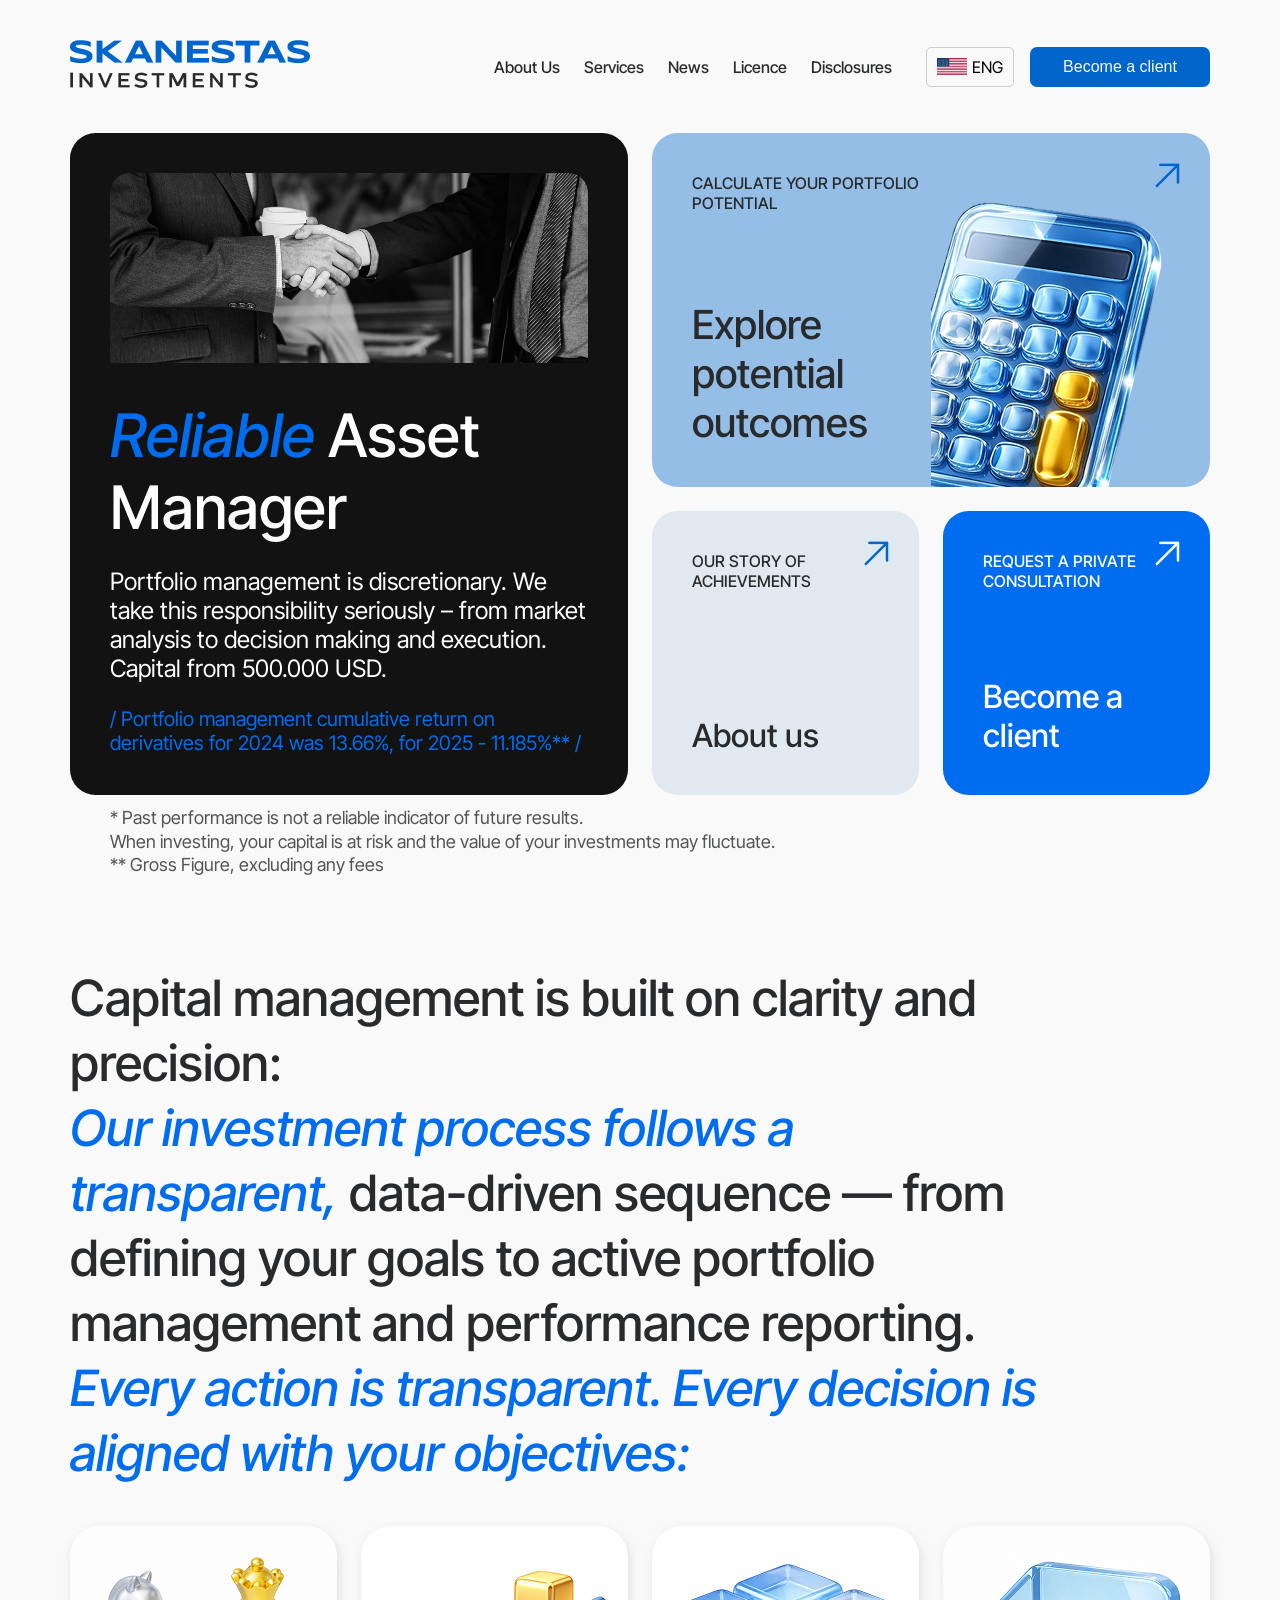
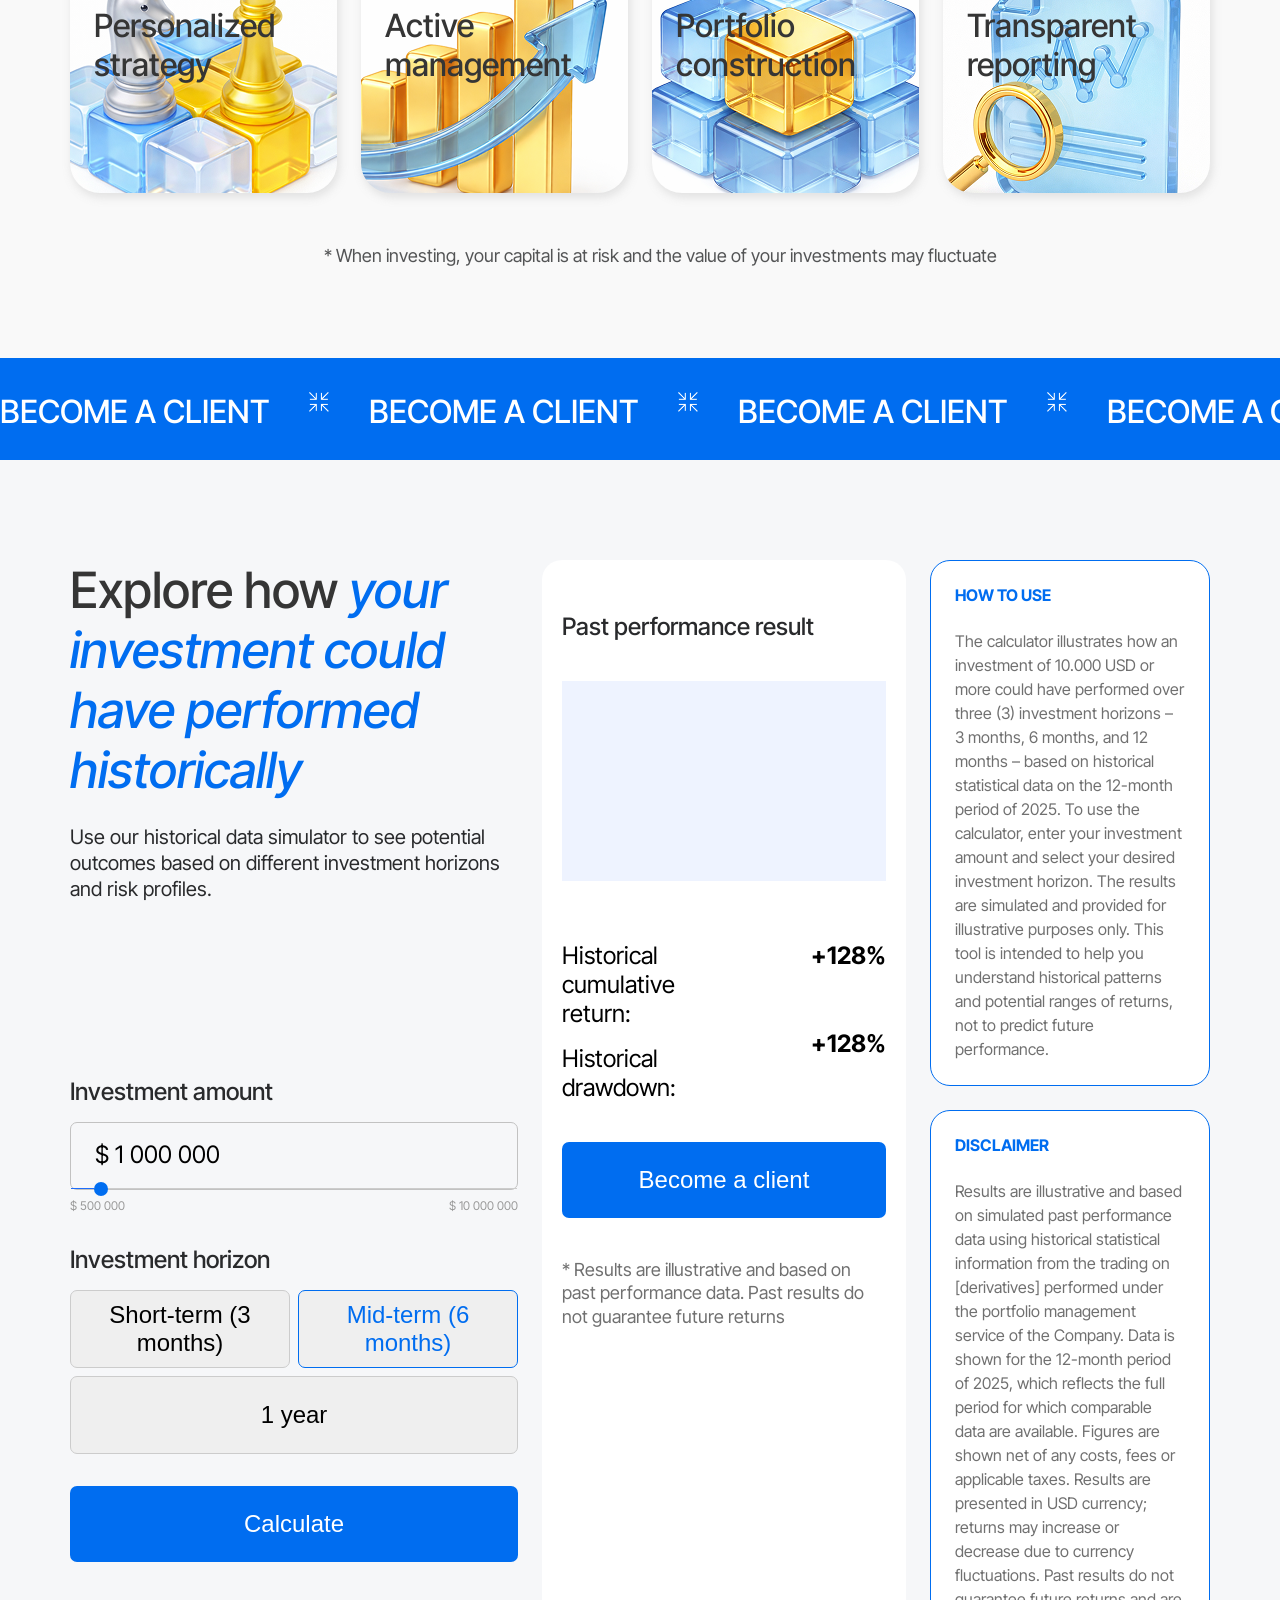
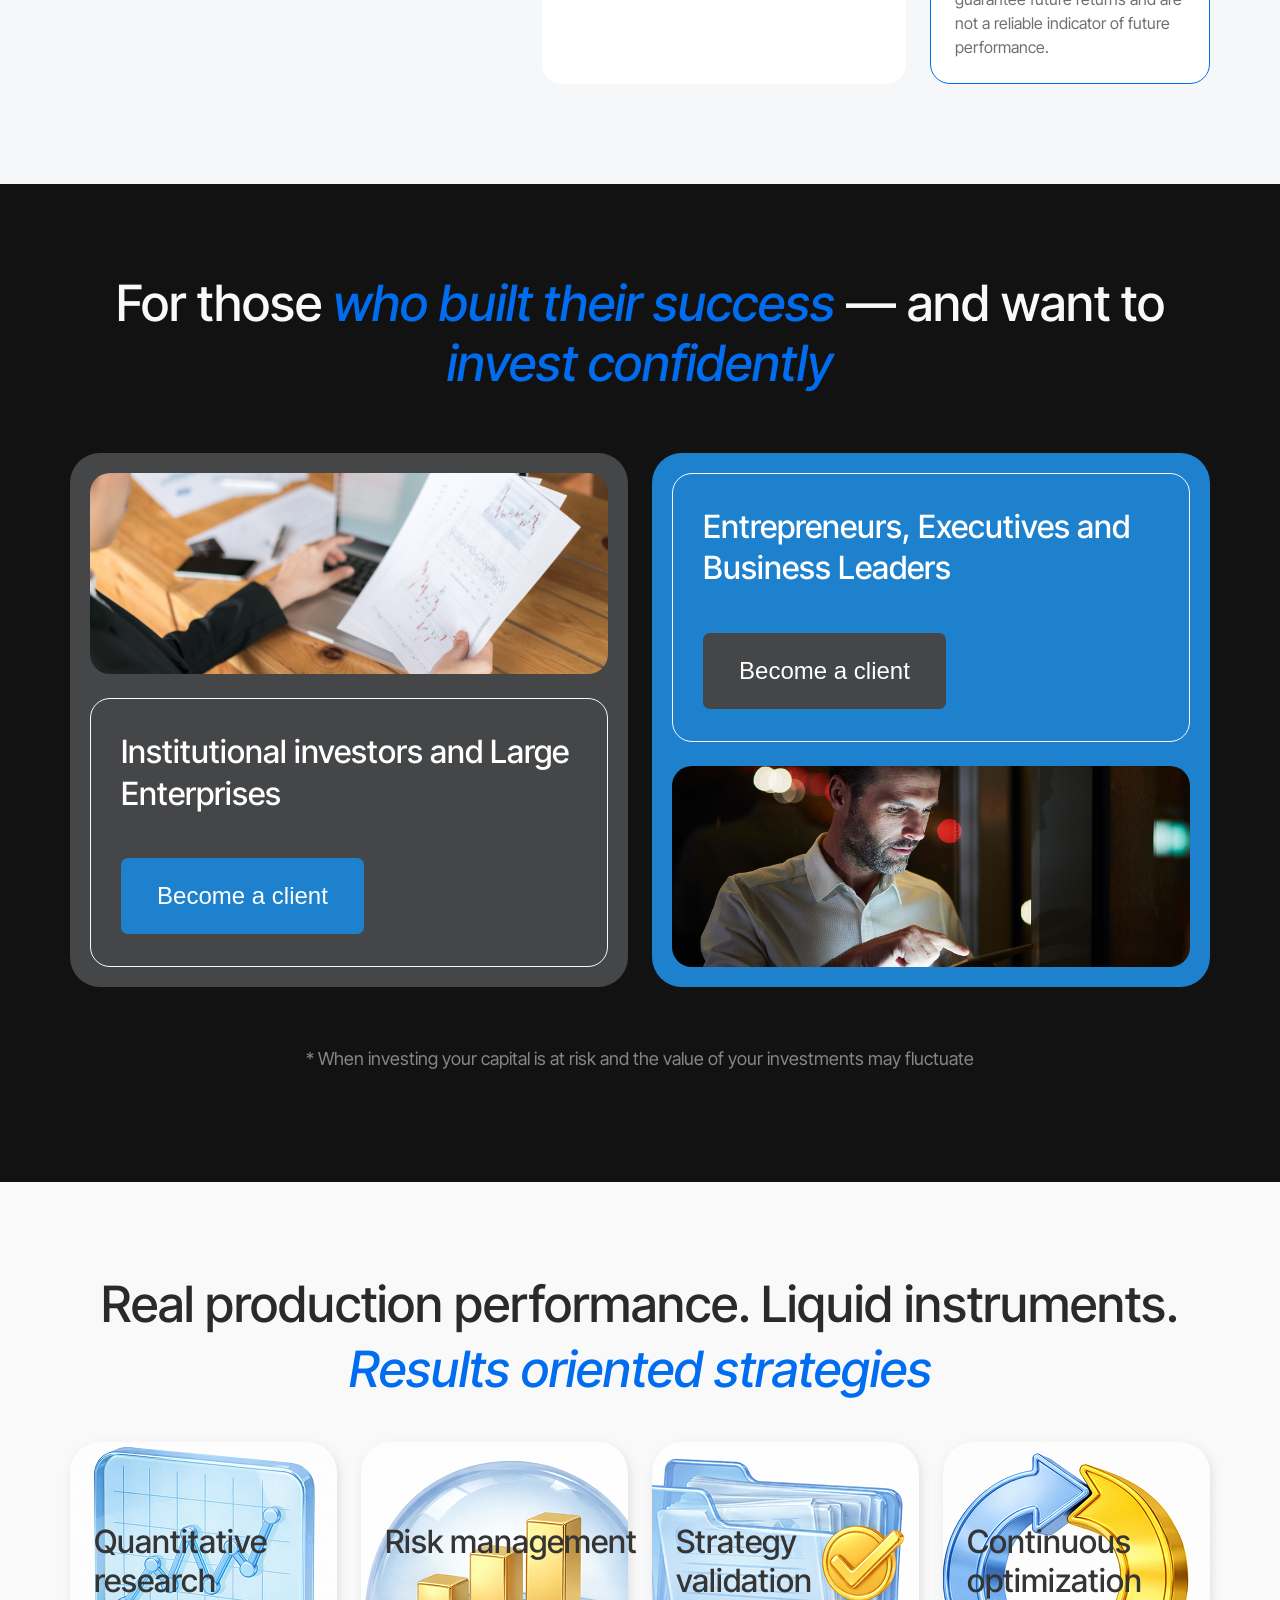
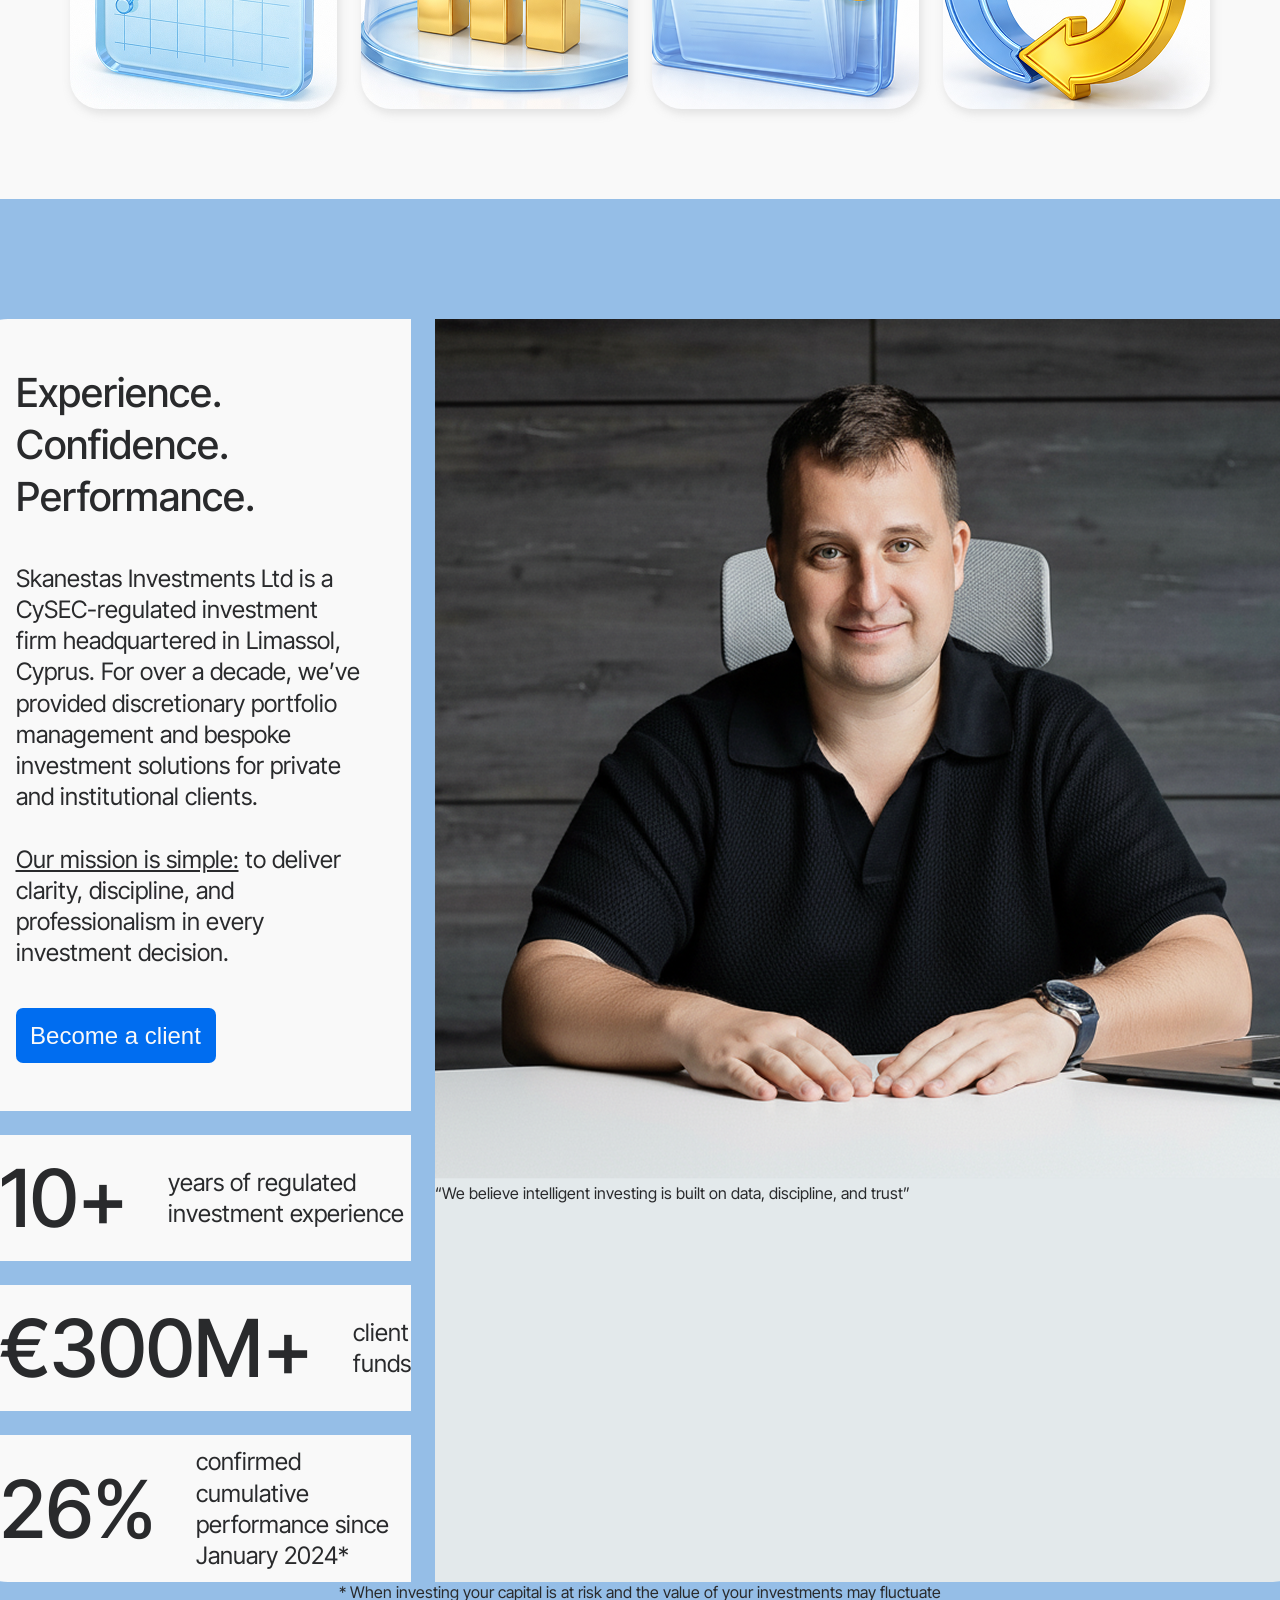
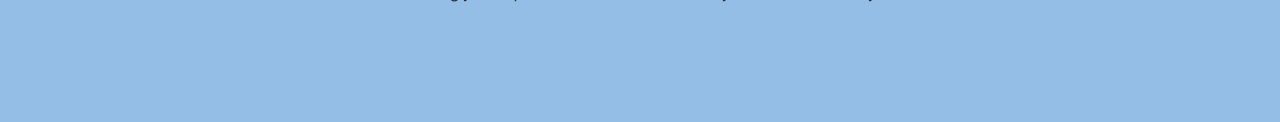
==== assets/index.html @ 43cbe731 "Доделать секцию Experience. Confidence. Performance." ====
<!DOCTYPE html>
<html lang="en">
<head>
    <meta charset="UTF-8">
    <meta name="viewport" content="width=device-width, initial-scale=1.0">
    <link rel="stylesheet" href="css/style.css">
    <title>Skanestas</title>
</head>
<body>
<div class="wrapper">

    <header>
        <div class="header__sidebar">
            <div class="sidebar_logotip">
                <img src="./images/logo.png" alt="">
            </div>
            <div class="sidebar_menu">
                <div class="menu">
                    <ul class="menu_list">
                        <li><a href="#">About Us</a></li>
                        <li><a href="#">Services</a></li>
                        <li><a href="#">News</a></li>
                        <li><a href="#">Licence</a></li>
                        <li><a href="#">Disclosures</a></li>
                    </ul>
                </div>
                <div class="custom__block">
                    <div class="custom-select">
                        <div class="selected">
                            <img src="./images/flags/usa.png" alt="ENG" width="30"> ENG
                        </div>
                        <div class="options">
                            <div data-value="en"><img src="./images/flags/usa.png" width="20"> ENG</div>
                            <div data-value="ru"><img src="./images/flags/usa.png" width="20"> RUS</div>
                        </div>
                    </div>
                    <div class="become_client_block">
                        <button data-link="#" class="btn_become_client">Become a client</button>
                    </div>
                </div>
            </div>
        </div>
    </header>

    <main>
        <section class="header_widget_group">
            <div class="asset__manager">
                <div class="banner">
                    <img src="./images/men-suits-shaking-hands.png" alt="">
                </div>
                <div class="asset__manager_content">
                    <h1>
                        <span>Reliable</span> Asset Manager
                    </h1>
                    <p>
                        Portfolio management is discretionary. We take this responsibility seriously – from market analysis to decision making and execution. Capital from 500.000 USD.
                    </p>
                    <p>
                        / Portfolio management cumulative return on derivatives for 2024 was 13.66%, for 2025 - 11.185%** /
                    </p>
                </div>
            </div>
            <div class="widgets">
                <div class="calculator">
                    <div class="section_title">
                        <h1>Calculate your portfolio potential</h1>
                        <h2>Explore potential outcomes</h2>
                    </div>
                    <div class="section_arrow calc">
                        <div class="arrow_top_right">
                            <img src="./images/stash_arrow-up-light.png" alt="">
                        </div>
                    </div>
                </div>

                <div class="about_us">
                    <div class="section_title">
                        <h1>Our story of achievements</h1>
                        <h2>About us</h2>
                    </div>
                    <div class="section_arrow">
                        <div class="arrow_top_right">
                            <img src="./images/stash_arrow-up-light.png" alt="">
                        </div>
                    </div>
                </div>

                <div class="become_client">
                    <div class="section_title light">
                        <h1>Request a private consultation</h1>
                        <h2>Become a client</h2>
                    </div>
                    <div class="section_arrow">
                        <div class="arrow_top_right light">
                            <img src="./images/stash_arrow-up-light.png" alt="">
                        </div>
                    </div>
                </div>
            </div>
        </section>
        <section class="description">
            <p>
                * Past performance is not a reliable indicator of future results. <br>
                When investing, your capital is at risk and the value of your investments may fluctuate.<br>
                ** Gross Figure, excluding any fees
            </p>
        </section>

        <section class="investment__process">
            <div class="investment__process_group">
                <div class="investment__process_text">
                    <p>
                        Capital management is built on clarity and precision:<br>
                        <span>Our investment process follows a transparent,</span> data-driven sequence — from defining your goals to active portfolio management and performance reporting.<br>
                        <span>Every action is transparent. Every decision is aligned with your objectives:</span>
                    </p>
                </div>

                <div class="investment__process_cards">
                    <div class="card personalized_strategy">
                        <h2>
                            Personalized strategy
                        </h2>
                    </div>

                    <div class="card active_managment">
                        <h2>
                            Active management
                        </h2>
                    </div>

                    <div class="card portfolio_construction">
                        <h2>
                            Portfolio construction
                        </h2>
                    </div>

                    <div class="card transparent_reporting">
                        <h2>
                            Transparent reporting
                        </h2>
                    </div>
                </div>
            </div>
            
            <div class="description">
                <p>
                    * When investing, your capital is at risk and the value of your investments may fluctuate
                </p>
            </div>
        </section>

        <section class="ticker">
            <div class="ticker__move">
                <span>BECOME A CLIENT</span>
                <img src="./images/Shopicon.png" alt="arrow" class="ticker__arrow">
                <span>BECOME A CLIENT</span>
                <img src="./images/Shopicon.png" alt="arrow" class="ticker__arrow">
                <span>BECOME A CLIENT</span>
                <img src="./images/Shopicon.png" alt="arrow" class="ticker__arrow">
                <span>BECOME A CLIENT</span>
                <img src="./images/Shopicon.png" alt="arrow" class="ticker__arrow">
                <span>BECOME A CLIENT</span>
                <img src="./images/Shopicon.png" alt="arrow" class="ticker__arrow">
                <span>BECOME A CLIENT</span>
                <img src="./images/Shopicon.png" alt="arrow" class="ticker__arrow">
                <span>BECOME A CLIENT</span>
                <img src="./images/Shopicon.png" alt="arrow" class="ticker__arrow">
                <span>BECOME A CLIENT</span>
                <img src="./images/Shopicon.png" alt="arrow" class="ticker__arrow">
                <span>BECOME A CLIENT</span>
                <img src="./images/Shopicon.png" alt="arrow" class="ticker__arrow">
            </div>
        </section>

        <section class="performance-explorer">
            <div class="container">
                <div class="performance-explorer__grid">
                    <!-- LEFT -->
                    <div class="performance-explorer__left">

                        <div class="explorer_text">
                            <h2 class="performance-explorer__title">
                                Explore how <span>your investment could have performed historically</span>
                            </h2>

                            <p class="performance-explorer__text">
                                Use our historical data simulator to see potential outcomes based on different investment horizons and risk profiles.
                            </p>
                        </div>

                        <div class="performance-explorer_calc">
                            <!-- RANGE -->
                            <div class="performance-explorer__field">
                                <label class="performance-explorer__label">Investment amount</label>

                                <div class="performance-explorer__range">
                                    <div class="performance-explorer__range-value">
                                        $ <span id="rangeValue">1 000 000</span>
                                    </div>

                                    <input type="range" min="500000" max="10000000" step="10000" value="1000000" class="performance-explorer__slider" id="rangeInput">
                                </div>
                                <div class="performance-explorer__range-labels">
                                    <span>$ 500 000</span>
                                    <span>$ 10 000 000</span>
                                </div>
                            </div>

                            <!-- BUTTONS -->
                            <div class="performance-explorer__field">
                                <label class="performance-explorer__label">Investment horizon</label>

                                <div class="performance-explorer__buttons">
                                        <button class="performance-explorer__btn btn_months">Short-term (3 months)</button>
                                        <button class="performance-explorer__btn performance-explorer__btn--active btn_months">Mid-term (6 months)</button>
                                        <button class="performance-explorer__btn btn_year">1 year</button>
                                </div>
                            </div>

                            <button class="performance-explorer__calculate">Calculate</button>
                        </div>                        
                    </div>

                    <!-- CENTER -->
                    <div class="performance-explorer__center">
                        <p class="performance-explorer__chart-title">Past performance result</p>

                        <div class="performance-explorer__chart"></div>

                        <div class="performance-explorer__stats">
                            <div class="historical_items">
                                <div>
                                    <span>Historical cumulative return:</span>
                                    <span>Historical drawdown:</span>
                                </div>
                                <div>
                                    <strong>+128%</strong>
                                    <strong>+128%</strong>
                                </div>
                            </div>
                            <button class="performance-explorer__cta">Become a client</button>
                        </div>
                        <p class="performance-explorer__note">
                            * Results are illustrative and based on past performance data. Past results do not guarantee future returns
                        </p>
                    </div>

                    <!-- RIGHT -->
                    <div class="performance-explorer__right">
                        <div class="performance-explorer__info">
                            <h4>How to use</h4>
                            <p>
                                The calculator illustrates how an investment of 10.000 USD or more could have performed over three (3) investment horizons – 3 months, 6 months, and 12 months – based on historical statistical data on the 12-month period of 2025. To use the calculator, enter your investment amount and select your desired investment horizon. The results are simulated and provided for illustrative purposes only. This tool is intended to help you understand historical patterns and potential ranges of returns, not to predict future performance.
                            </p>
                        </div>

                        <div class="performance-explorer__info">
                            <h4>Disclaimer</h4>
                            <p>
                                Results are illustrative and based on simulated past performance data using historical statistical information from the trading on [derivatives] performed under the portfolio management service of the Company. Data is shown for the 12-month period of 2025, which reflects the full period for which comparable data are available. Figures are shown net of any costs, fees or applicable taxes. Results are presented in USD currency; returns may increase or decrease due to currency fluctuations. Past results do not guarantee future returns and are not a reliable indicator of future performance.
                            </p>
                        </div>
                    </div>
                </div>
            </div>
        </section>

        <section class="invest_confidently">
            <div class="invest_confidently__container">
                <h2>For those <span>who built their success</span> — and want to <span>invest confidently</span></h2>
                <div class="items_">
                    <div class="items__institutional">
                        <img src="./images/invest_confidently/invest_1.png" alt="">
                        <div class="title_btn">
                            <h3>Institutional investors and Large Enterprises</h3>
                            <button class="btn_institutional">Become a client</button>
                        </div>
                    </div>
                    <div class="items__entrepreneurs">
                        <div class="title_btn">
                            <h3>Entrepreneurs, Executives and Business Leaders</h3>
                            <button class="btn_entrepreneurs">Become a client</button>
                        </div>
                        <img src="./images/invest_confidently/invest_2.png" alt="">
                    </div>
                </div>
                <p>* When investing your capital is at risk and the value of your investments may fluctuate</p>
            </div>
        </section>

        <section class="liquid_instruments">
            <div class="liquid_instruments_group">
                <div class="liquid_instruments_text">
                    <h2>
                        Real production performance. Liquid instruments.
                        <span>Results oriented strategies</span>
                    </h2>
                </div>

                <div class="liquid_instruments_cards">
                    <div class="card quantitative_research">
                        <h2>
                            Quantitative research
                        </h2>
                    </div>

                    <div class="card risk_management">
                        <h2>
                            Risk management
                        </h2>
                    </div>

                    <div class="card strategy_validation">
                        <h2>
                            Strategy validation
                        </h2>
                    </div>

                    <div class="card continuous_optimization">
                        <h2>
                            Continuous optimization
                        </h2>
                    </div>
                </div>
            </div>
        </section>

        <section class="experience_confidence_performance">
            <div class="container">
                <div class="experience_confidence_performance_text">
                    <div class="item_top_description">
                        <h2>Experience. Confidence. Performance.</h2>
                        <p>
                            Skanestas Investments Ltd is a CySEC-regulated investment firm headquartered in Limassol, Cyprus. For over a decade, we’ve provided discretionary portfolio management and bespoke investment solutions for private and institutional clients.
                            <br><br>
                            <span>Our mission is simple:</span> to deliver clarity, discipline, and professionalism in every investment decision.
                        </p>
                        <button class="btn_item">Become a client</button>
                    </div>
                    <div class="item_years">
                        <p><span>10+</span>years of regulated investment experience</p>
                    </div>
                    <div class="item_client">
                        <p><span>€300M+</span>client funds</p>
                    </div>
                    <div class="item_confirmed">
                        <p><span>26%</span>confirmed cumulative performance since January 2024*</p>
                    </div>
                </div>
                <div class="experience_confidence_performance_img">
                    <div class="img_slogan">
                        <img src="./images/executive_director.png" alt="">
                        <div class="slogan">
                            <p>
                                “We believe intelligent investing is built on data, discipline, and trust”
                            </p>
                        </div>
                    </div>
                    
                </div>
            </div>
            <p>
                * When investing your capital is at risk and the value of your investments may fluctuate
            </p>
        </section>
    </main>

</div>
    <script src="js/main.js"></script>
</body>
</html>
---- assets/css/style.css ----
@import url('https://fonts.googleapis.com/css2?family=Inter+Tight:ital,wght@0,100..900;1,100..900&family=Open+Sans:ital,wght@0,300..800;1,300..800&display=swap');

* {
    box-sizing: border-box;
    margin: 0;
    padding: 0;
}

body {
    width: 100%;
    min-height: 100vh;
    background-color: #f9f9f9;
    font-family: "Inter Tight", sans-serif;
    font-optical-sizing: auto;
}

h1, h2, h3, h4, p {
    color: #292A2C;
}

header {
    width: 100%;
    height: auto;
    display: flex;
    flex-direction: column;
}

.header__sidebar {
    display: grid;
    grid-template-columns: 1fr 6fr;
    margin: 30px 70px;
}

.menu {
    display: flex;
    align-items: center;
    margin-right: 34px;
}

.sidebar_menu {
    display: flex;
    justify-content: flex-end;
}

ul.menu_list {
    list-style: none;
    display: flex;
    flex-direction: row;
    justify-content: flex-end;
}

ul.menu_list li {
    margin-right: 24px;
}

ul.menu_list li:last-child {
    margin-right: 0px;
}

ul.menu_list li a {
    text-decoration: none;
    color: #292A2C;
    letter-spacing: 0%;
    font-size: 1rem;
    font-weight: 500;
}

ul.menu_list li a:hover {
    text-decoration: underline;
    color: #006DF0;
}

.custom__block {
    display: flex;
    justify-content: flex-end;
}

.custom-select {
    display: flex;
    justify-content: center;
    align-items: center;
    cursor: pointer;
    user-select: none;
    margin-right: 16px;
}

.selected {
    display: flex;
    padding: 5px 10px;
    border: 1px solid #ccc;
    border-radius: 5px;
    flex-direction: row;
    align-items: center;
    height: 40px;
}

.selected img {
    margin-right: 5px;
}

.options {
  position: absolute;
  top: 100%;
  left: 0;
  right: 0;
  border: 1px solid #ccc;
  border-radius: 5px;
  display: none;
  background: white;
  z-index: 10;
}

.options div {
  padding: 5px 10px;
  display: flex;
  align-items: center;
}

.options div:hover {
  background: #f0f0f0;
}

.become_client_block {
    display: flex;
    align-items: center;
    justify-content: flex-end;
}

button.btn_become_client {
    width: 180px;
    height: 40px;
    background-color: #0066CC;
    border-radius: 7px;
    border: none;
    color: #f9f9f9;
    font-size: 1rem;
}

.header_widget_group {
    display: grid;
    grid-template-columns: 1fr 1fr;
    gap: 24px;
    margin: 0 70px;
}

.asset__manager {
    max-width: 100%;
    background-color: #121212;
    border-radius: 1.6em;
    border: none;
    padding: 40px;
}

.banner img {
    max-width: 100%;
    height: auto;
    border: none;
    border-radius: 20px 20px 0 0;
}

.asset__manager_content {
    margin-top: 32px;
}

.asset__manager_content h1 {
    font-weight: 500;
    font-size: 3.75rem;
    color: #fff;
}

.asset__manager_content span {
    color: #006DF0;
    font-style: italic;
}

.asset__manager_content p:nth-of-type(1),
.asset__manager_content p:nth-of-type(2) {
    margin-top: 24px;
}

.asset__manager_content p:nth-of-type(1) {
    font-size: 1.5rem;
    color: #fff;
    font-weight: 400;
}

.asset__manager_content p:nth-of-type(2) {
    font-size: 1.25rem;
    color: #006DF0;
    font-weight: 400;
}

.widgets {
    display: grid;
    grid-template-columns: 1fr 1fr;
    grid-template-rows: auto auto;
    gap: 24px;
}

.calculator, .about_us, .become_client {
    border: none;
    border-radius: 1.6em;
    display: grid;
}

.calculator {
    grid-template-columns: 1fr 1fr;
    grid-column: 1 / 3;
    background-color: #95BEE7;
}

.about_us {
    grid-template-columns: 2fr 1fr;
}

.become_client {
    grid-template-columns: 4fr 1fr;
}

.section_title {
    margin: 40px 0 40px 40px;
    display: flex;
    flex-direction: column;
    justify-content: space-between;
}

.section_title h1 {
    font-size: 1rem;
    font-weight: 500;
    text-transform: uppercase;
}

.section_title h2 {
    font-size: 2.5rem;
    font-weight: 500;
}

.calc {
    background-image: url(../images/calc.png);
    background-repeat: no-repeat;
    background-position: bottom right;
}

.arrow_top_right {
    position: relative;
    top: 0;
    right: 0;
}

.arrow_top_right img {
    position: absolute;
    top: 0;
    right: 0;
    cursor: pointer;
}

.about_us {
    background-color: #E1E9F0;
    max-height: 338px;
}

.become_client {
    background-color: #006DF0;
    max-height: 338px;
}

.light h1, .light h2 {
    color: #fff;
}

.about_us h2, .become_client h2 {
    font-size: 2rem;
}

.light img {
    filter: brightness(0) invert(1);
}

.description {
    margin: 0 70px;
}

.description p {
    font-weight: 400;
    font-style: normal;
    font-size: 1.125rem;
    line-height: 130%;
    letter-spacing: 0%;
    color: #292A2CCC;
    margin: 11px 0 0 40px;
}

.investment__process,
.liquid_instruments {
    margin: 90px 70px;
    display: flex;
    flex-direction: column;
    justify-content: center;
}

.investment__process_text,
.liquid_instruments_text h2 {
    font-size: 3.125rem;
    line-height: 130%;
    font-weight: 500;
    margin-right: 141px;
}

.liquid_instruments_text h2 {
    text-align: center;
    margin-right: 0;
    display: flex;
    flex-direction: column;
}

.investment__process_text span,
.liquid_instruments_text span {
    color: #006DF0;
    font-style: italic;
}

.investment__process_cards,
.liquid_instruments_cards {
    margin-top: 40px;
    display: grid;
    grid-template-columns: repeat(auto-fit, minmax(250px, 1fr));
    gap: 24px;
    align-items: stretch;
}

.investment__process_cards .card,
.liquid_instruments_cards .card {
    background-color: #FEFEFE;
    box-shadow: 2px 4px 10px 0px #97979740;
    border: none;
    border-radius: 1.875em;
    width: 100%;
    aspect-ratio: 1 / 1;
    display: flex;
    flex-direction: column;
}

.investment__process_cards .card h2,
.liquid_instruments_cards .card h2 {
    width: 262px;
    height: 84px;
    color: #353535;
    font-size: 2rem;
    font-weight: 500;
    position: relative;
    top: 80px;
    left: 24px;
}

.personalized_strategy, .active_managment,
.portfolio_construction, .transparent_reporting,
.quantitative_research, .risk_management,
.strategy_validation, .continuous_optimization {
    background-repeat: no-repeat;
    width: 100%;
    height: 100%;
    background-position: bottom right;
}

.personalized_strategy {
    background-image: url(../images/investment__process_cards/chess.png);
}

.active_managment {
    background-image: url(../images/investment__process_cards/up-arrow.png);
}

.portfolio_construction {
    background-image: url(../images/investment__process_cards/cubes.png);
}

.transparent_reporting {
    background-image: url(../images/investment__process_cards/graphic.png);
}

.investment__process .description {
    font-weight: 400;
    font-size: 1.125rem;
    color: #292A2CCC;   
    text-align: center;
    margin-top: 40px;
}

.ticker {
    overflow: hidden;
    background-color: #006DF0;
    display: flex;
    align-items: center;
    max-height: 111px;
    padding: 34px 0 29px 0;
}

.ticker__move {
    display: inline-flex;
    gap: 40px;
    white-space: nowrap;
    animation: scroll 40s linear infinite;
}

.ticker__move span {
    color: #fff;
    font-weight: 500;
    font-size: 2rem;
    text-transform: uppercase;
}

.ticker__arrow {
    width: 20px;
    height: 20px;
    filter: brightness(0) invert(1);
}

@keyframes scroll {
    0% {
        transform: translateX(0);
    }
    100% {
        transform: translateX(-50%); /* движемся на половину, т.к. контент дублирован */
    }
}

.performance-explorer {
    padding: 100px 0;
    background: #F6F7F9;
}

.container {
    margin: 0 70px;
}

.performance-explorer__grid {
    display: grid;
    grid-template-columns: 1.6fr 1.3fr 1fr;
    gap: 24px;
    align-items: stretch;
}

/* LEFT */
.performance-explorer__left {
    display: grid;
    gap: 22px;
}

.performance-explorer__title {
    font-size: 3.125rem;
    color: #353535;
    font-weight: 500;
}

.performance-explorer__title span {
    color: #006DF0;
    font-style: italic;
    font-weight: 500;
}

.performance-explorer__text {
    margin-top: 24px;
    color: #292A2C;
    font-weight: 400;
    font-size: 1.25rem;
    line-height: 130%;
}

.performance-explorer__field {
    margin: 32px auto;
}

.performance-explorer__label {
    display: block;
    margin-bottom: 16px;
    font-weight: 500;
    font-size: 1.5rem;
    color: #292A2C;
}

/* RANGE */
.performance-explorer__range {
    border-radius: 7px;
    border: 1px solid #C2C2C2;
}

.performance-explorer__range-value {
  font-size: 1.5rem;
  margin: 17px auto auto 24px;
}

.performance-explorer__slider {
    width: 100%;
    appearance: none;
    height: 0.1em;
    position: relative;
    bottom: -4px;
}

.performance-explorer__slider::-webkit-slider-thumb {
    appearance: none;
    width: 14px;
    height: 14px;
    background-color: #006DF0;
    border-radius: 50%;
    cursor: pointer;
}

.performance-explorer__range-labels {
    display: flex;
    justify-content: space-between;
    font-size: 12px;
    margin-top: 8px;
    color: #999;
}

/* BUTTONS */
.performance-explorer__buttons {
    display: grid;
    grid-template-rows: 1fr 1fr;
    gap: 8px;
}

.btn_year {
    grid-column: 1 / 3;
}

.performance-explorer__btn {
    padding: 10px;
    border: 1px solid #ccc;
    border-radius: 7px;
    cursor: pointer;
    font-size: 1.5rem;
    font-weight: 400;
}

.performance-explorer__btn--active {
    border-color: #006DF0;
    color: #006DF0;
}

/* BUTTON */
.performance-explorer__calculate,
.performance-explorer__cta {
    width: 100%;
    padding: 24px 0;
    background: #006DF0;
    color: #fff;
    border: none;
    border-radius: 7px;
    font-size: 1.5rem;
    font-weight: 400;
    cursor: pointer;
}

/* CENTER */
.performance-explorer__center {
    background: #fff;
    padding: 20px;
    border-radius: 20px;
}

.performance-explorer__chart-title {
    font-weight: 500;
    font-size: 1.5rem;
    margin: 32px auto 40px;
}

.performance-explorer__chart {
    height: 200px;
    background: #eef3ff;
}

.performance-explorer__stats {
    display: grid;
    gap: 40px;
    margin: 60px auto 40px;
}

.historical_items {
    max-width: 458px;
    height: auto;
    display: grid;
    grid-template-columns: 4fr 1fr;
    gap: 93px;
}

.historical_items div {
    display: grid;
    gap: 16px;
    font-size: 1.5rem;
}

.historical_items div:nth-of-type(1) {
    justify-content: start;
}

.historical_items div:nth-of-type(2) {
    justify-content: end;
}

.performance-explorer__note {
    max-width: 481px;
    font-size: 1.125rem;
    font-weight: 400;
    color: #707070;
    line-height: 130%;
}

/* RIGHT */

.performance-explorer__right {
    display: grid;
    gap: 24px;
}

.performance-explorer__info {
    background: #fff;
    padding: 24px;
    border-radius: 20px;
    border: 1px solid #006DF0;
}

.performance-explorer__info h4 {
    color: #006DF0;
    font-size: 1rem;
    text-transform: uppercase;
    margin: auto auto 24px;
}

.performance-explorer__info p {
    font-size: 1rem;
    font-weight: 400;
    color: #707070;
    line-height: 150%;
}


/* invest_confidently */

.invest_confidently {
    background-color: #121212;
}

.invest_confidently__container {
    margin: 0 70px;
    padding: 89px 0 111px;
    display: grid;
    gap: 60px;
}

.items_ {
    display: grid;
    gap: 24px;
    grid-template-columns: 1fr 1fr;
}

.invest_confidently__container h2 {
    font-size: 3.125rem;
    color: #F9F9F9;
    font-weight: 500;
    text-align: center;
}

.invest_confidently__container p {
    font-size: 1.125rem;
    font-weight: 400;
    letter-spacing: 0%;
    line-height: 130%;
    text-align: center;
    color: #A4A4A4CC;
}

.invest_confidently span {
    color: #006DF0;
    font-style: italic;
    font-weight: 500;
}

.items__institutional,
.items__entrepreneurs {
    display: grid;
    grid-template-rows: 1fr auto;
    gap: 24px;
    border-radius: 30px;
    border: none;
    background-color: #454648;
    justify-items: center;
    padding: 20px;
}

.items__institutional {
    background-color: #454648;
}

.items__entrepreneurs {
    background-color: #1E81CE;
}

.items__institutional img,
.items__entrepreneurs img {
    border-radius: 20px;
    border: none;
    width: 100%;
    height: auto;
}


.btn_institutional, .btn_entrepreneurs {
    width: clamp(200px, 50%, 384px);
    padding: 24px 0;
    color: #fff;
    border: none;
    border-radius: 7px;
    font-size: 1.5rem;
    font-weight: 400;
    margin-top: 44px;
    cursor: pointer;
}

.btn_institutional {
    background-color: #1E81CE;
    
}

.btn_entrepreneurs {
    background-color: #454648;
}

.title_btn {
    width: 100%;
    height: auto;
    border: 1px solid #F9F9F9;
    border-radius: 20px;
    padding: 32px 0 32px 30px;
}

.title_btn h3 {
    font-size: 2rem;
    font-weight: 500;
    line-height: 130%;
    letter-spacing: 0%;
    color: #fff;
    max-width: 100%;
}

/* Liquid instruments */

.quantitative_research {
    background-image: url(../images/liquid_instruments/research.png);
}

.risk_management {
    background-image: url(../images/liquid_instruments/risk_management.png);
}

.strategy_validation {
    background-image: url(../images/liquid_instruments/validation.png);
}

.continuous_optimization {
    background-image: url(../images/liquid_instruments/optimization.png);
}


/* Experience. Confidence. Performance. */

.experience_confidence_performance {
    background-color: #95BEE7;
    padding: 120px 0;
    display: flex;
    flex-direction: column;
    align-items: center;
    justify-content: center;
}

.experience_confidence_performance .container {
    display: grid;
    grid-template-columns: 1fr 1fr;
    gap: 24px;
}

.experience_confidence_performance_text {
    display: grid;
    gap: 24px;
}

.item_top_description {
    background-color: #F9F9F9;
    border-radius: 40px 0 0;
    display: grid;
    gap: 40px;
    padding: 48px;
}

.item_top_description h2 {
    font-size: 2.5rem;
    line-height: 130%;
    letter-spacing: 0%;
    font-weight: 500;
}

.item_top_description p {
    font-size: 1.5rem;
    line-height: 130%;
    letter-spacing: 0%;
    font-weight: 400;
    color: #292A2C;
}

.item_top_description span {
    text-decoration: underline;
}

.btn_item {
    width: clamp(200px, 50%, 364px);
    padding: 12px 0;
    color: #F9F9F9;
    background-color: #006DF0;
    border: none;
    border-radius: 7px;
    font-size: 1.5rem;
    font-weight: 400;
    cursor: pointer;
    line-height: 130%;
}

.item_years, .item_client, .item_confirmed {
    background-color: #F9F9F9;
    padding: 11px 0 11px 32px;
    display: flex;
    align-items: center;
    justify-content: flex-start;
}

.item_years p, .item_client p, .item_confirmed p {
    display: flex;
    align-items: center;
    font-size: 1.5rem;
    font-weight: 400;
    line-height: 130%;
    letter-spacing: 0%;
}
.item_years span, .item_client span, .item_confirmed span {
    font-size: 5rem;
    font-weight: 500;
    line-height: 130%;
    letter-spacing: 0%;
    color: #292A2C;
    margin-right: 40px;
}

.item_confirmed {
    border-radius: 0 0 0 40px;
}

.experience_confidence_performance_img {
    border-radius: 0 40px 40px 0;
    background-color: #E3E9EB;
}
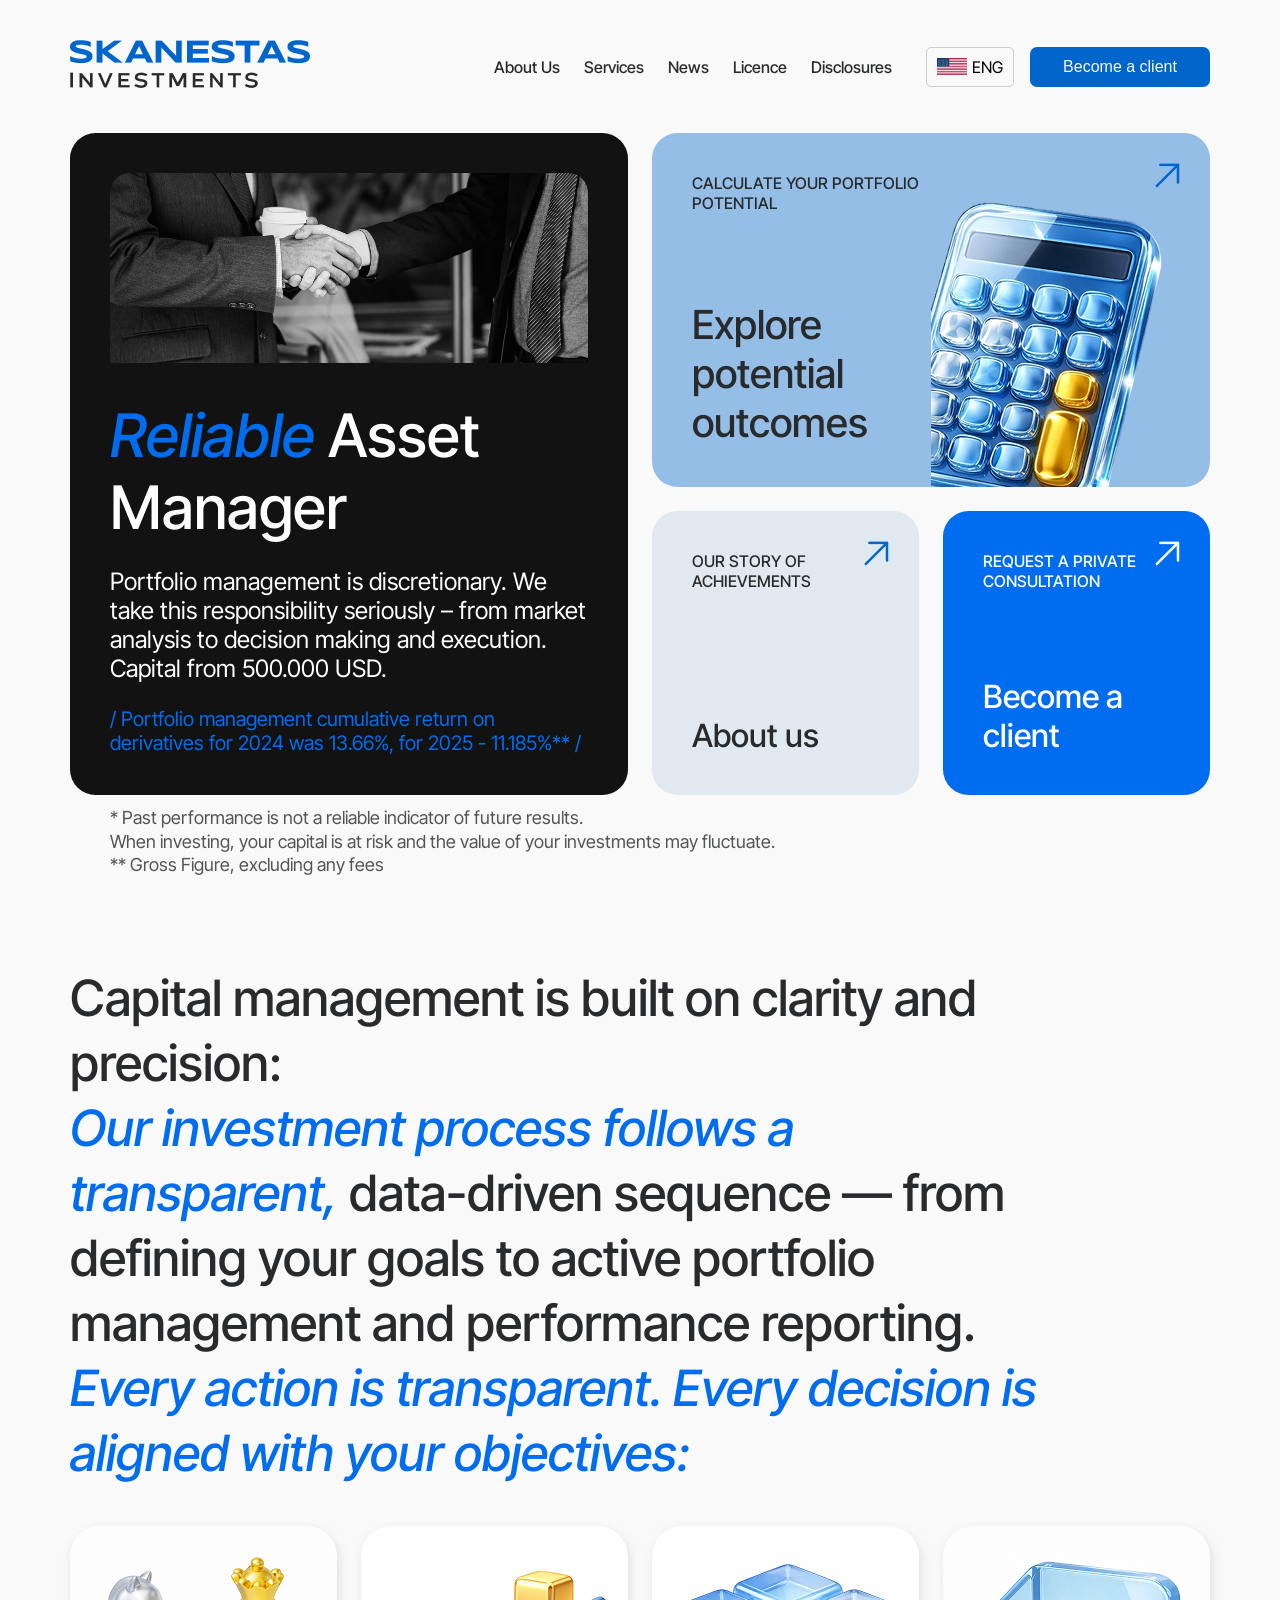
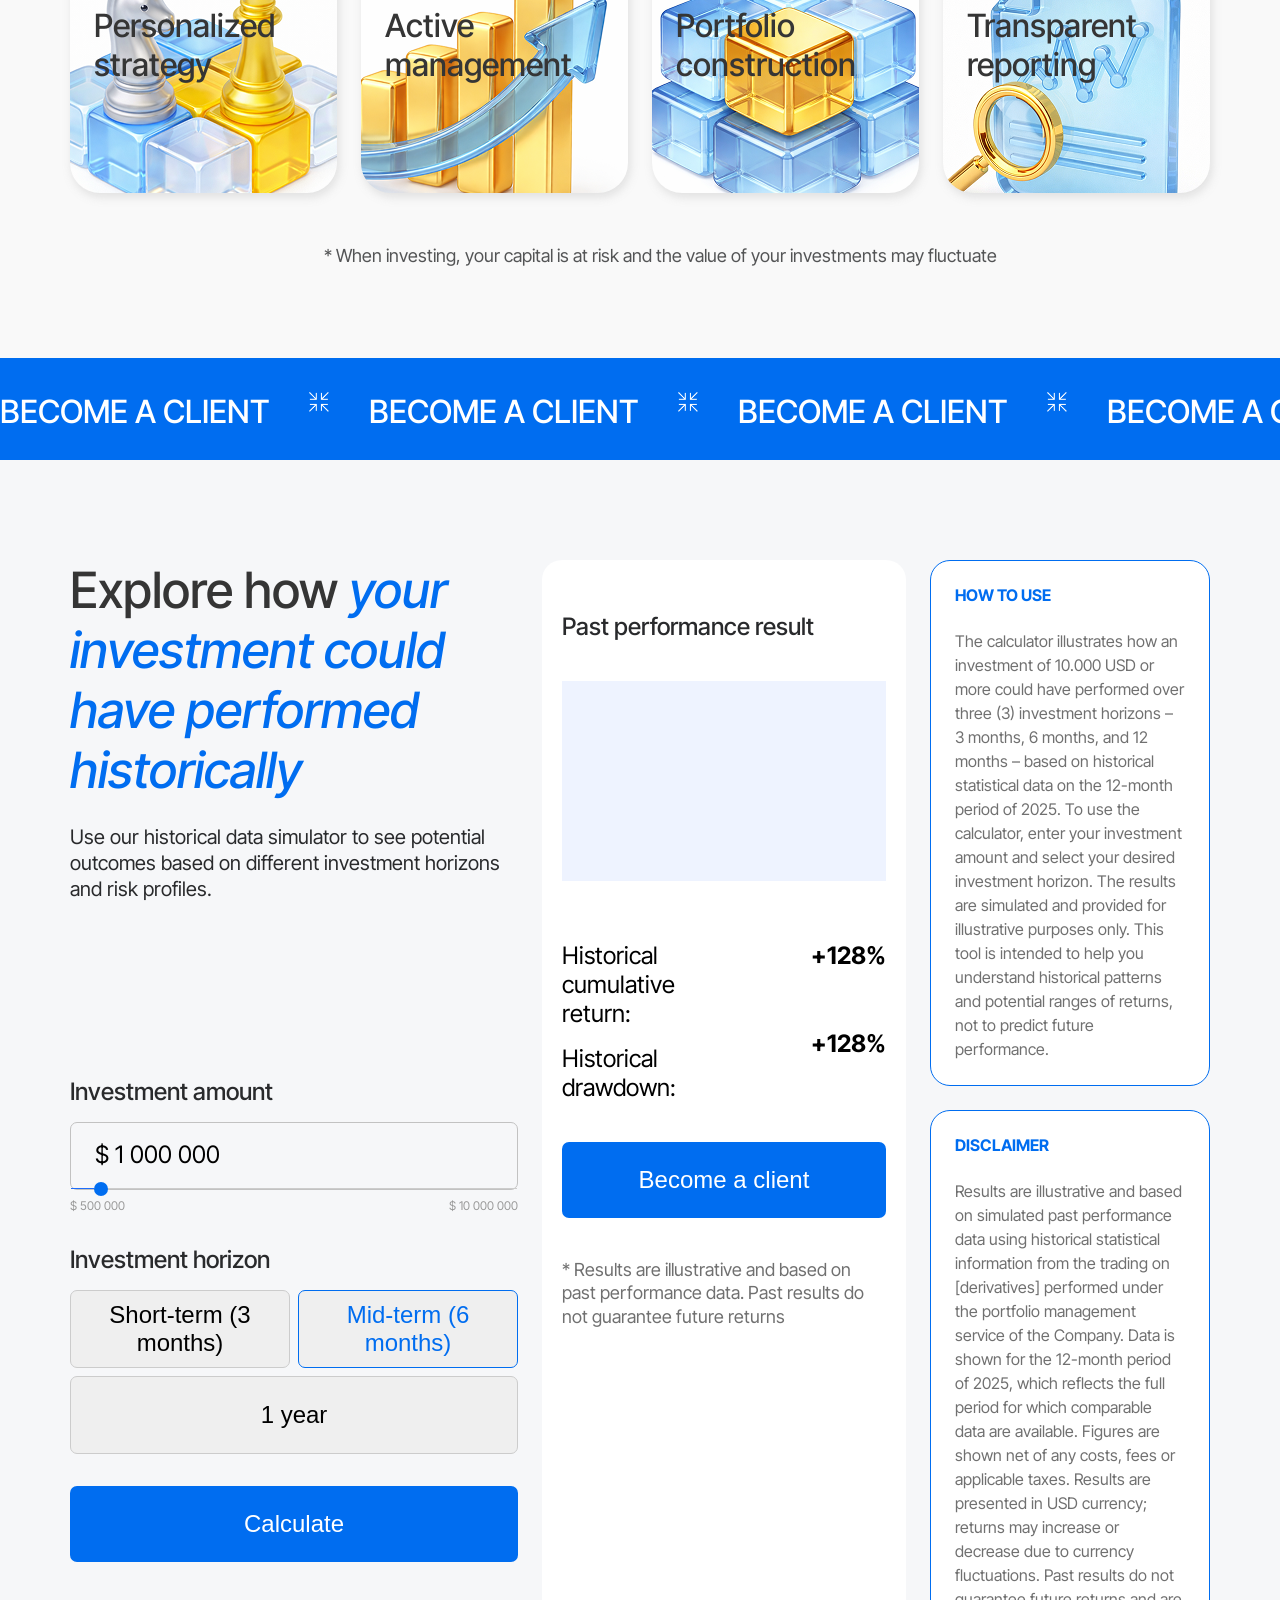
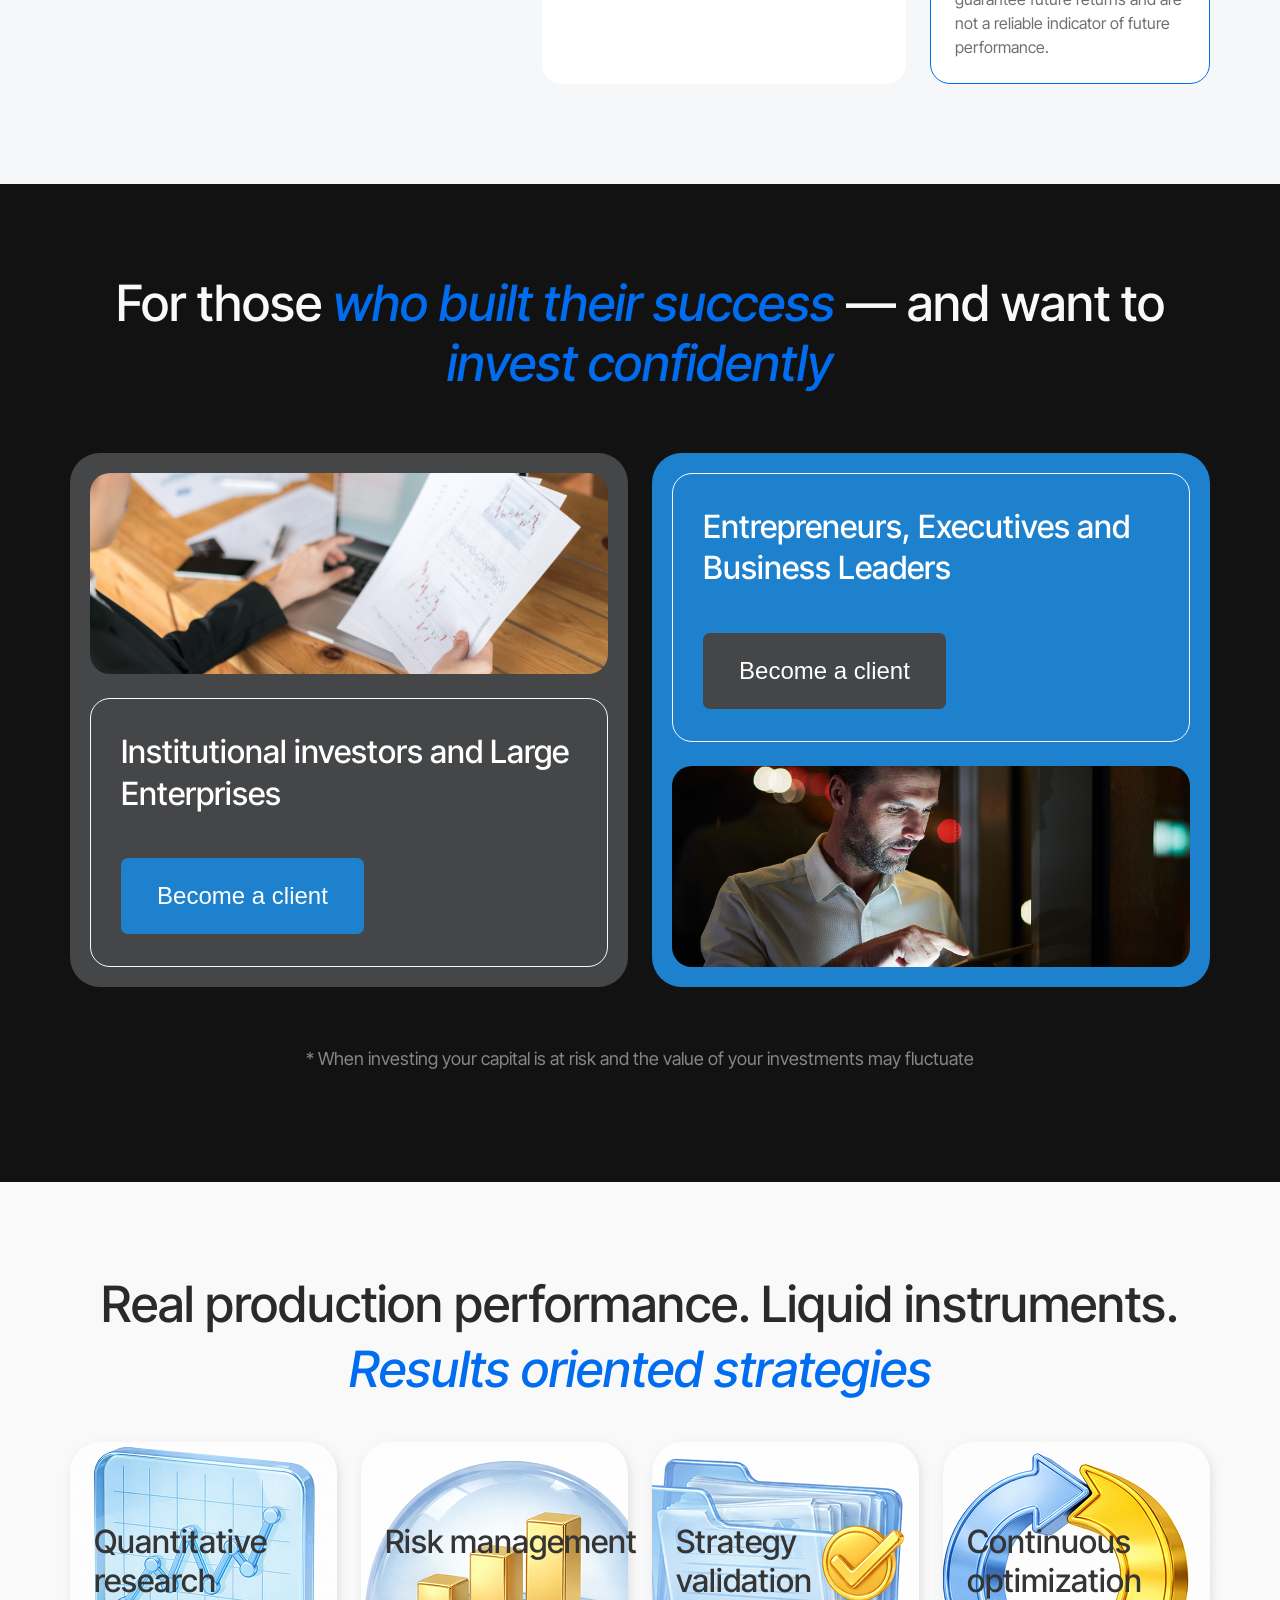
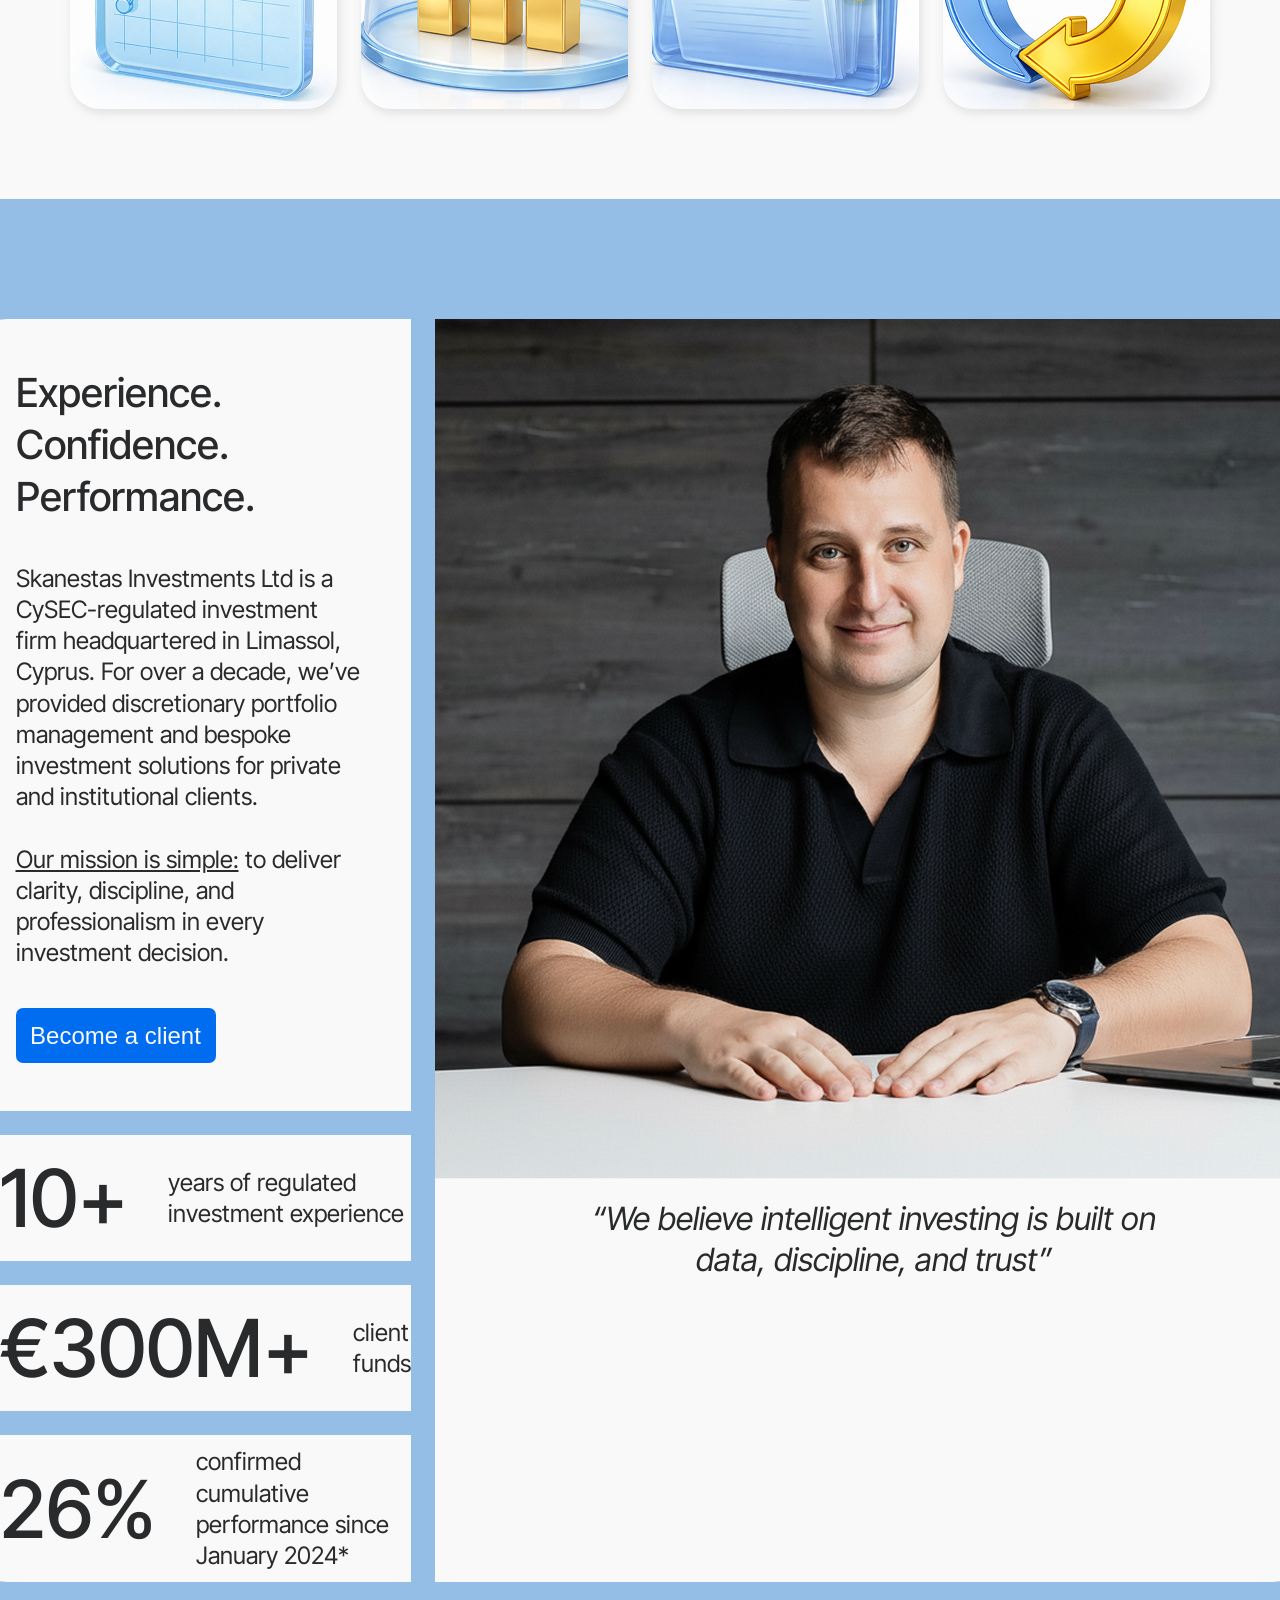
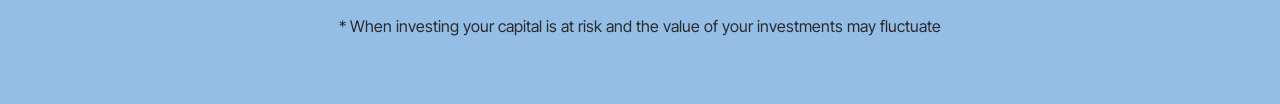
==== commit 3d2402de: "Experience. Confidence. Performance.- завершено" ====
--- a/assets/index.html
+++ b/assets/index.html
@@ -360,7 +360,7 @@
                     
                 </div>
             </div>
-            <p>
+            <p class="investing_your_capital">
                 * When investing your capital is at risk and the value of your investments may fluctuate
             </p>
         </section>
--- a/assets/css/style.css
+++ b/assets/css/style.css
@@ -767,7 +767,7 @@
 
 .experience_confidence_performance {
     background-color: #95BEE7;
-    padding: 120px 0;
+    padding: 120px 0 68px;
     display: flex;
     flex-direction: column;
     align-items: center;
@@ -856,5 +856,24 @@
 
 .experience_confidence_performance_img {
     border-radius: 0 40px 40px 0;
-    background-color: #E3E9EB;
+    background-color: #F9F9F9;
+}
+
+.slogan {
+    display: flex;
+}
+
+.slogan p {
+    font-size: 2rem;
+    font-weight: 400;
+    font-style: italic;
+    text-align: center;
+    line-height: 130%;
+    letter-spacing: 0%;
+    color: #292A2C;
+    padding: 15px 152px;
+}
+
+.investing_your_capital {
+    margin: 34px auto 0px;
 }
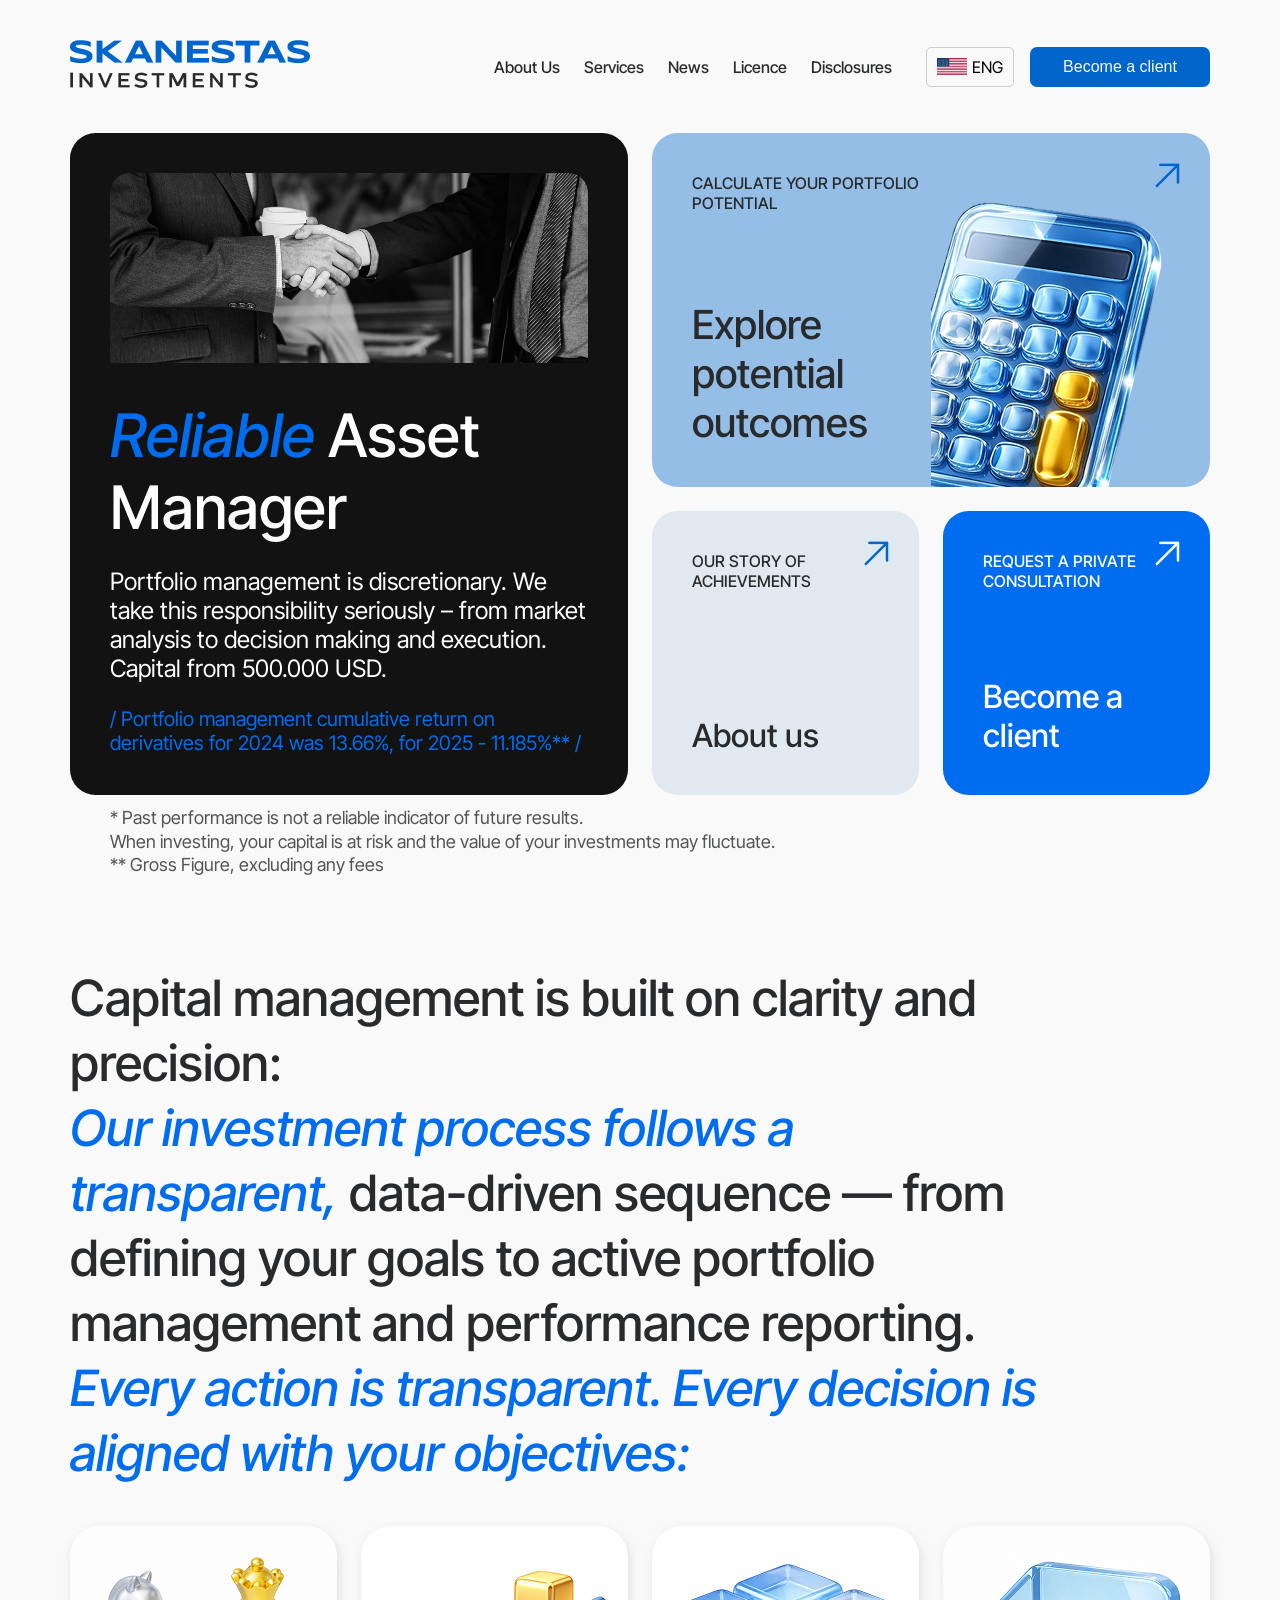
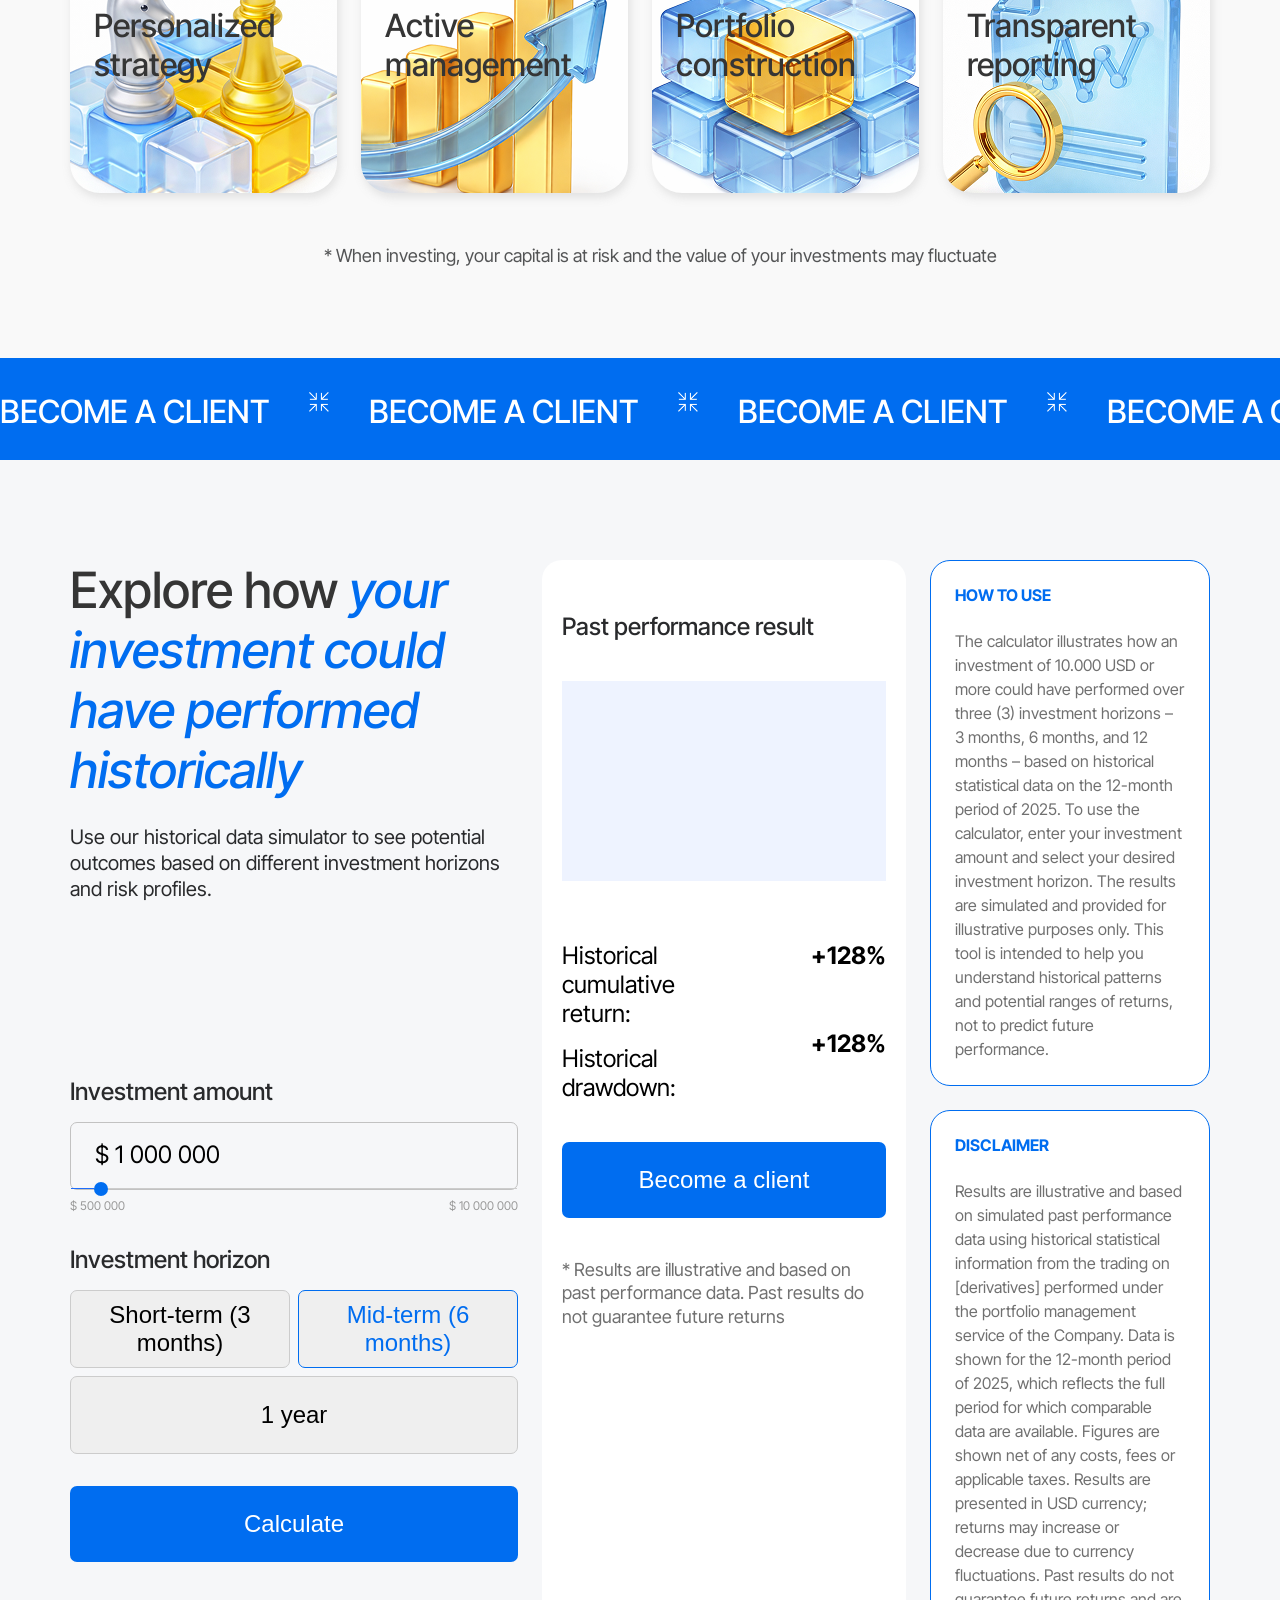
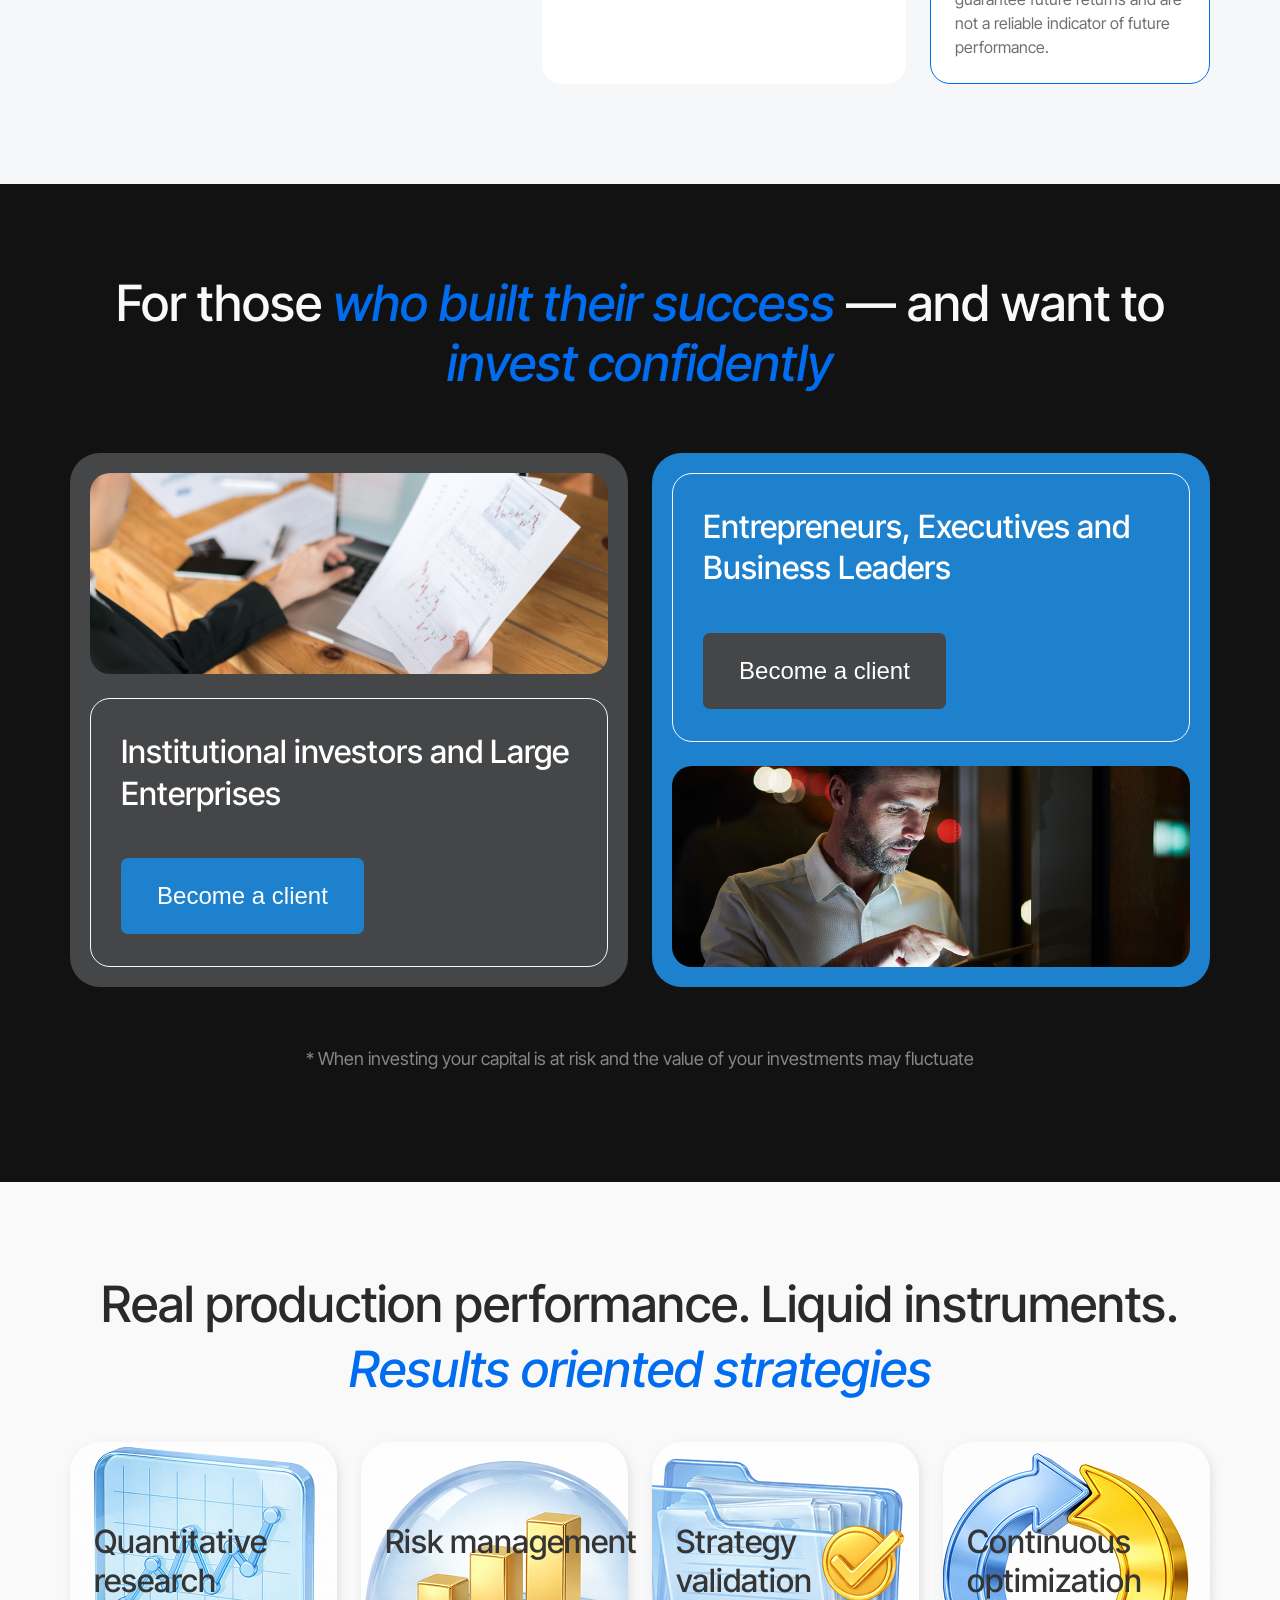
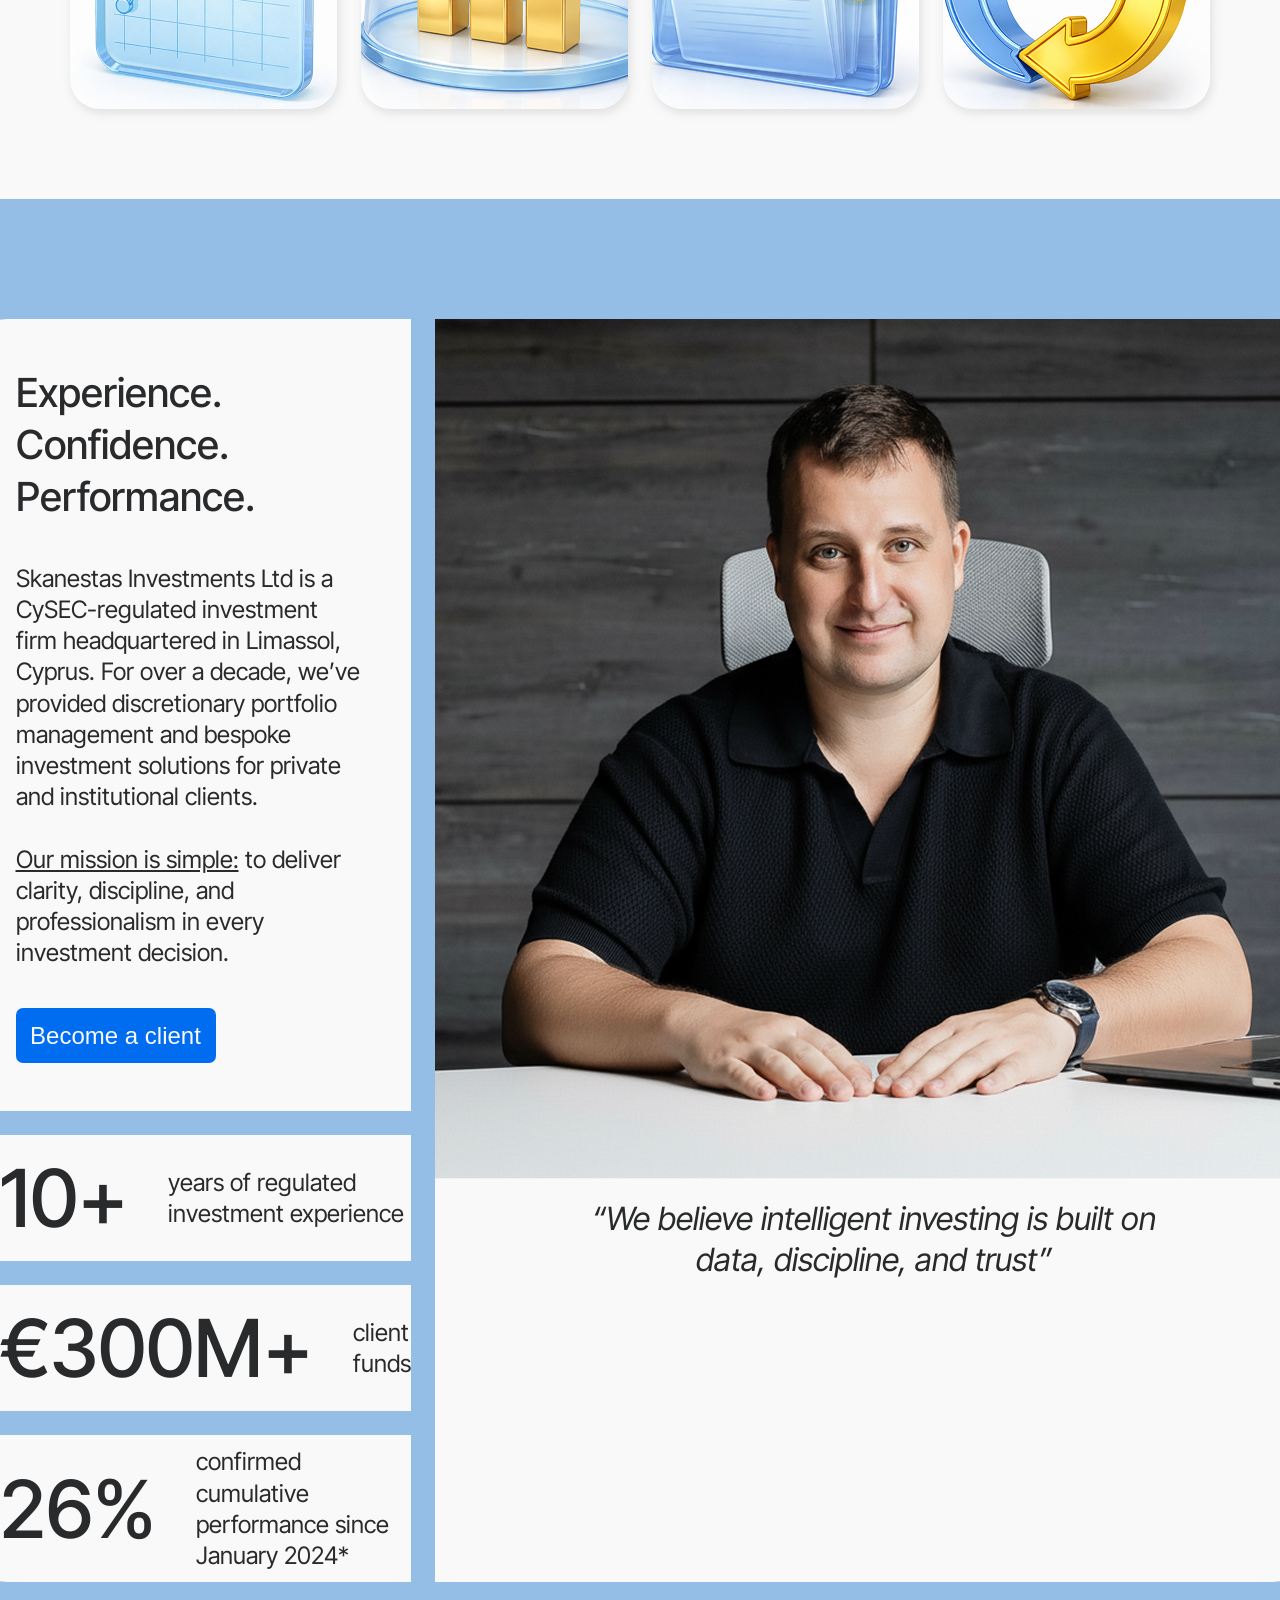
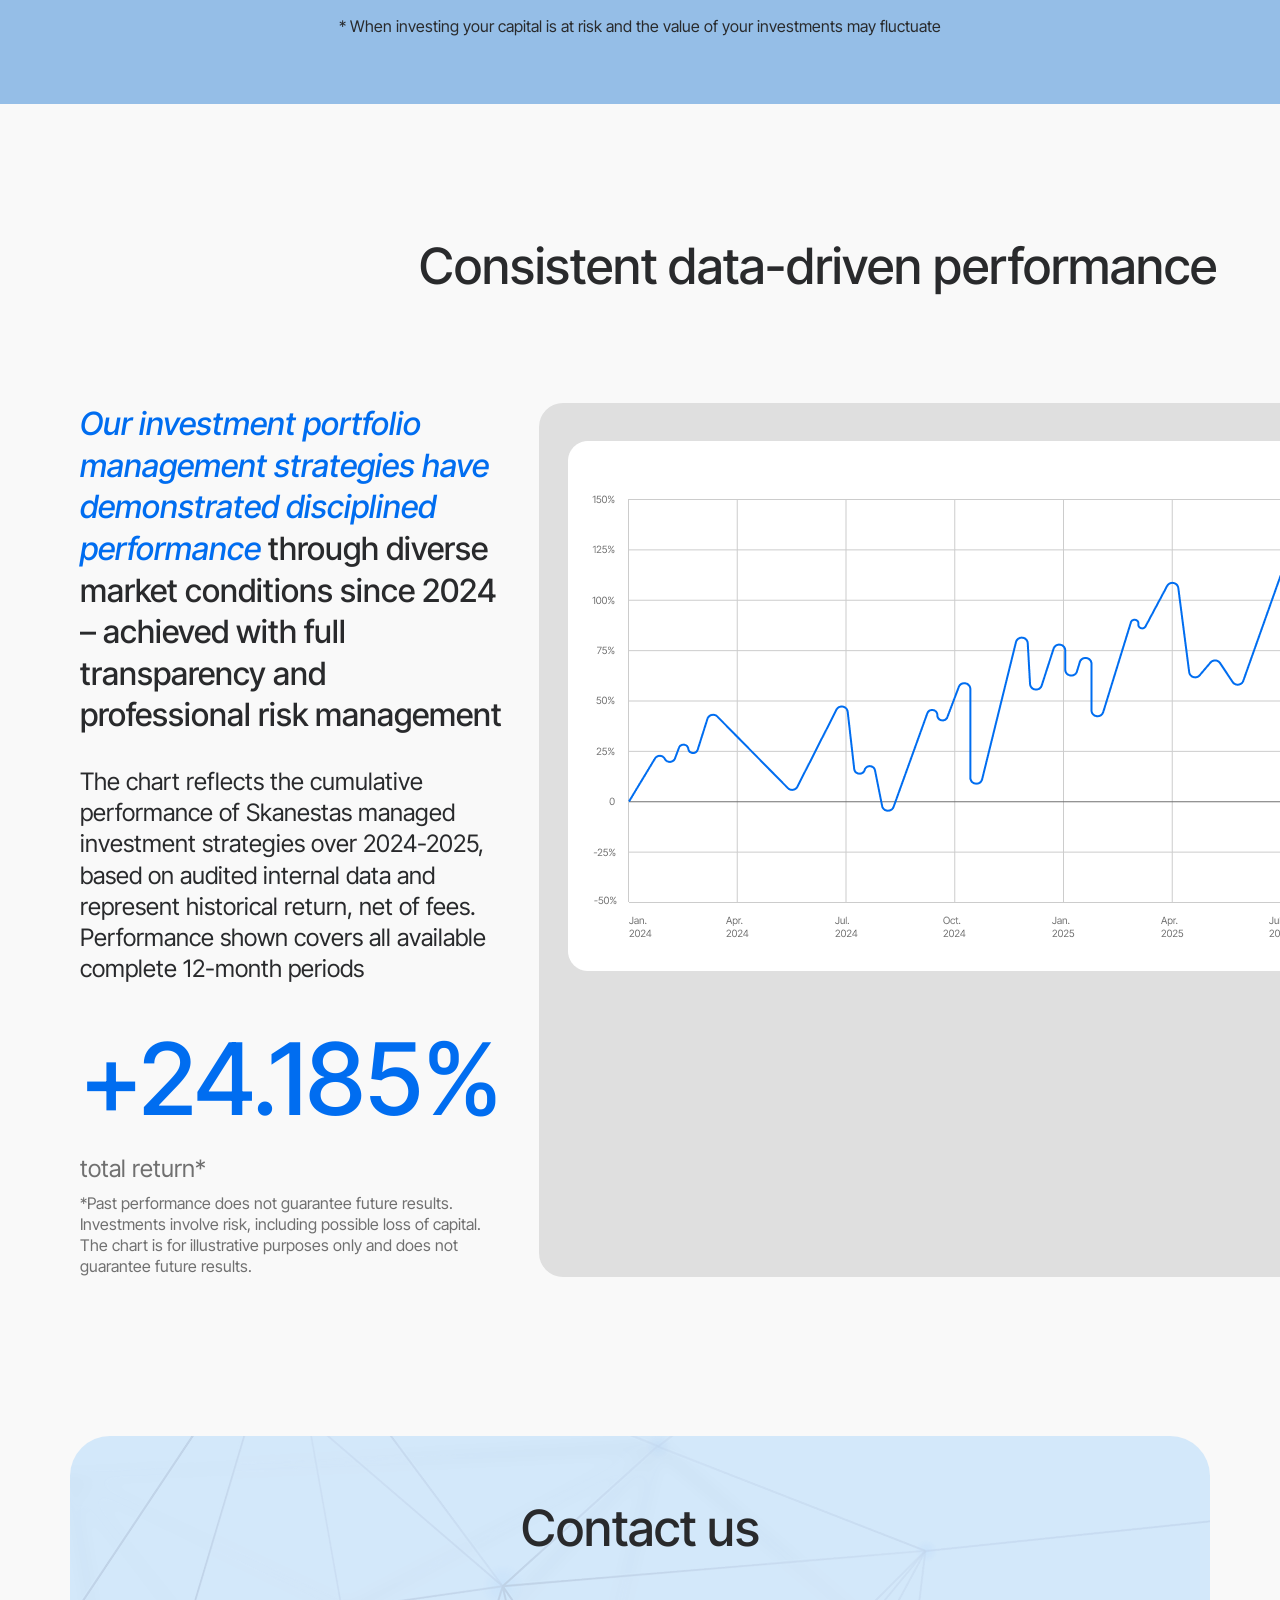
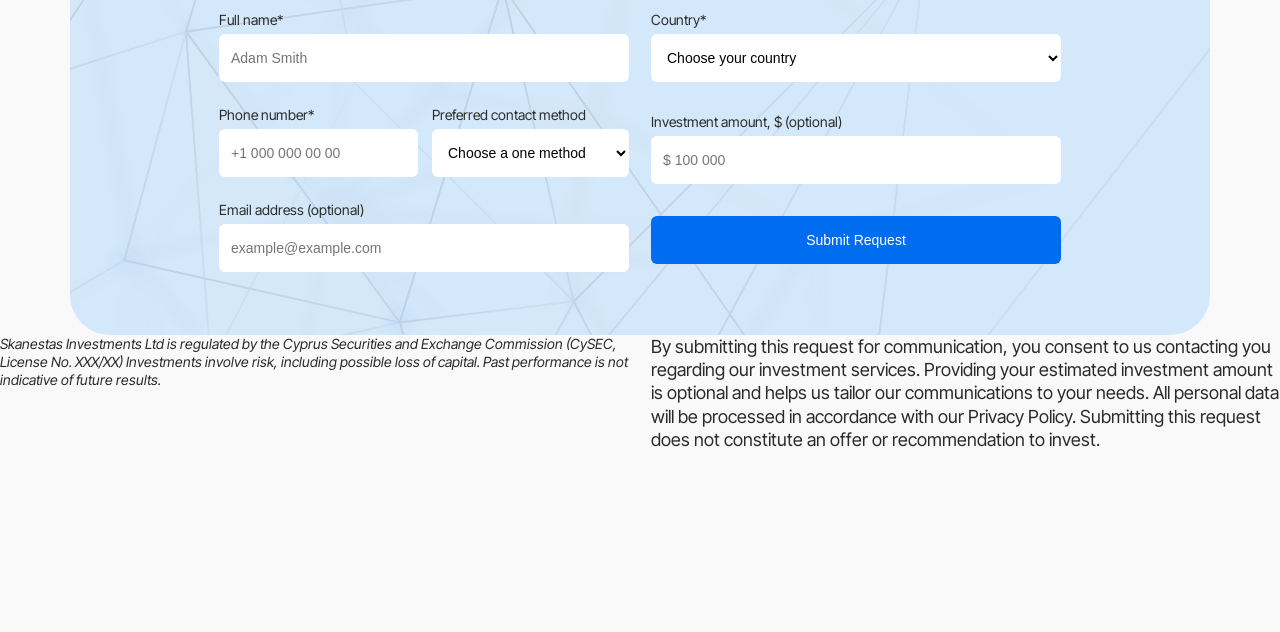
==== commit c89a406e: "Доделать секцию contact us" ====
--- a/assets/index.html
+++ b/assets/index.html
@@ -364,6 +364,101 @@
                 * When investing your capital is at risk and the value of your investments may fluctuate
             </p>
         </section>
+
+        <section class="data_driven">
+            <div class="container">
+                <h2 class="title_data_driven">
+                    Consistent data-driven performance
+                </h2>
+                <div class="management_strategies">
+                    <div class="management_strategies_description">
+                        <p>
+                            <span>Our investment portfolio management strategies have demonstrated disciplined performance</span>
+                            through diverse market conditions since 2024 – achieved with full transparency and professional risk management
+                        </p>
+                        <p>
+                            The chart reflects the cumulative performance of Skanestas managed investment strategies over 2024-2025, based on audited internal data and represent historical return, net of fees. Performance shown covers all available complete 12-month periods
+                        </p>
+                        <div class="procent_total">
+                            <span>
+                                +24.185%
+                            </span>
+                            <span>
+                                total return*
+                            </span>
+                            <p>
+                                *Past performance does not guarantee future results. Investments involve risk, including possible loss of capital.<br>
+                                The chart is for illustrative purposes only and does not guarantee future results.
+                            </p>
+                        </div>
+                    </div>
+                    <div class="management_strategies_graphic">
+                        <img src="./images/data-driven-graph.png" alt="">
+                    </div>
+                </div>
+            </div>
+        </section>
+
+        <section class="contact_us">
+            <div class="container">
+                <h2>Contact us</h2>
+                <form class="form">
+                    <div class="form-column-left">
+                        <div class="form-group top">
+                            <label>Full name*</label>
+                            <input type="text" placeholder="Adam Smith">
+                        </div>
+                        <div class="form-group middle">
+                            <div>
+                                <label>Phone number*</label>
+                                <input type="text" placeholder="+1 000 000 00 00">
+                            </div>
+                            <div>
+                                <label>Preferred contact method</label>
+                                <select>
+                                    <option>Choose a one method</option>
+                                </select>
+                            </div>
+                        </div>
+                        <div class="form-group bottom">
+                            <label>Email address (optional)</label>
+                            <input type="email" placeholder="example@example.com">
+                        </div>
+                    </div>
+                    <div class="form-column-right">
+                        <div class="form-group">
+                            <label>Country*</label>
+                            <select>
+                                <option>Choose your country</option>
+                            </select>
+                        </div>
+                        <div class="form-group">
+                            <label>Investment amount, $ (optional)</label>
+                            <input type="text" placeholder="$ 100 000">
+                        </div>
+                        <button class="form-btn">Submit Request</button>
+                        </div>
+                    </div>
+                </form>
+                <div class="contact_us-description">
+                    <div class="description_left">
+                        <p>
+                            Skanestas Investments Ltd is regulated by the Cyprus Securities and Exchange Commission
+                            (CySEC, License No. XXX/XX) Investments involve risk, including possible loss of capital.
+                            Past performance is not indicative of future results.
+                        </p>
+                    </div>
+                    <div class="description_right">
+                        <p>
+                            By submitting this request for communication, you consent to us contacting you regarding our investment services.
+                            Providing your estimated investment amount is optional and helps us tailor our communications to your needs.
+                            All personal data will be processed in accordance with our Privacy Policy.
+                            Submitting this request does not constitute an offer or recommendation to invest.
+                        </p>
+                    </div>
+                </div>
+            </div>
+        </section>
     </main>
 
 </div>
--- a/assets/css/style.css
+++ b/assets/css/style.css
@@ -876,4 +876,236 @@
 
 .investing_your_capital {
     margin: 34px auto 0px;
+}
+
+/* data_driven */
+
+.data_driven {
+    padding: 130px 0 55px;
+}
+
+.data_driven .container {
+    display: grid;
+    gap: 64px;
+    margin: 0 70px;
+}
+
+.title_data_driven {
+    font-size: 3.125rem;
+    font-weight: 500;
+    line-height: 130%;
+    letter-spacing: 0%;
+    color: #292A2C;
+    text-align: center;
+}
+
+.management_strategies {
+    display: grid;
+    gap: 37px;
+    grid-template-columns: 1fr 1fr;
+    padding: 40px 0 49px 10px;
+}
+
+.management_strategies_description {
+    display: grid;
+    gap: 30px;
+}
+
+.management_strategies_description p:nth-of-type(1) {
+    font-size: 2rem;
+    font-weight: 500;
+    line-height: 130%;
+    letter-spacing: 0%;
+}
+
+.management_strategies_description p:nth-of-type(1) > span {
+    color: #006DF0;
+    font-style: italic;
+}
+
+.management_strategies_description p:nth-of-type(2) {
+    font-size: 1.5rem;
+    font-weight: 400;
+    line-height: 130%;
+    letter-spacing: 0%;
+}
+
+.procent_total {
+    display: grid;
+    gap: 9px;
+    max-width: 549px;
+    height: auto;
+}
+
+.procent_total > span {
+    font-size: 6.25rem;
+    font-weight: 500;
+    line-height: 130%;
+    letter-spacing: 0%;
+    color: #006DF0;
+}
+
+.procent_total p:nth-of-type(1) {
+    font-size: 1rem;
+    font-weight: 400;
+    line-height: 130%;
+    letter-spacing: 0%;
+    color: #707070;
+}
+
+.procent_total span:nth-of-type(2) {
+    font-size: 1.5rem;
+    font-weight: 400;
+    line-height: 130%;
+    letter-spacing: 0%;
+    color: #707070;
+}
+
+.management_strategies_graphic {
+    background-color: #DFDFDF;
+    border: none;
+    border-radius: 24px;
+    padding: 38px 29px;
+}
+
+.management_strategies_graphic img {
+    max-width: 968px;
+    height: auto;
+}
+
+/* contact_us */
+
+.contact_us {
+    padding: 55px 0 180px;
+}
+
+.contact_us .container {
+    display: flex;
+    margin: 0 70px;
+    background-color: #D3E8FA;
+    background-image: url(../images/bg-contact.png);
+    background-repeat: no-repeat;
+    border: none;
+    border-radius: 40px;
+    flex-direction: column;
+    justify-content: center;
+    align-items: center;
+    padding: 60px 149px 63px;
+}
+
+.contact_us .container h2 {
+    font-size: 3.125rem;
+    font-weight: 500;
+    text-align: center;
+    line-height: 130%;
+    letter-spacing: 0%;
+    margin-bottom: 50px;
+}
+
+.form {
+    max-width: 100%;
+    display: grid;
+    gap: 22px;
+    grid-template-columns: 1fr 1fr;
+}
+
+.form-column-left,
+.form-column-right {
+    display: grid;
+    gap: 24px;
+}
+
+.form-group.middle {
+    display: grid;
+    grid-template-columns: 1fr 1fr;
+    gap: 14px;
+}
+
+.form-group.middle div {
+    display: flex;
+    flex-direction: column;
+    justify-content: center;
+}
+
+.form input:focus,
+.form select:focus {
+    outline: none;
+    border: 1px solid #006DF0;
+    background: #fff;
+}
+
+.form-row:nth-child(2) {
+    grid-template-columns: 1fr 1fr 1fr;
+}
+
+.form-row:last-child {
+    grid-template-columns: 1fr 1fr;
+    align-items: end;
+}
+
+.form-group {
+    display: flex;
+    flex-direction: column;
+}
+
+.form label {
+    font-size: 14px;
+    margin-bottom: 6px;
+    color: #2c2c2c;
+}
+
+.form input,
+.form select {
+    height: 48px;
+    border-radius: 6px;
+    border: none;
+    padding: 0 12px;
+    background: #fff;
+    font-size: 14px;
+}
+
+.form-btn {
+    height: 48px;
+    background: #006DF0;
+    color: #fff;
+    border: none;
+    border-radius: 6px;
+    font-size: 14px;
+    cursor: pointer;
+}
+
+/* адаптив */
+@media (max-width: 768px) {
+    .form-row {
+        grid-template-columns: 1fr;
+    }
+
+    .form-row:nth-child(2) {
+        grid-template-columns: 1fr;
+    }
+
+    .form-row:last-child {
+        grid-template-columns: 1fr;
+    }
+}
+
+.contact_us-description {
+    display: grid;
+    gap: 22px;
+    grid-template-columns: 1fr 1fr;
+}
+
+.description_left p, .description_right p {
+    font-weight: 400;
+    line-height: 130%;
+    letter-spacing: 0%;
+}
+
+.description_left p {
+    font-size: 0.875rem;
+    font-style: italic;
+}
+
+.description_right p {
+    font-size: 1.125rem;
 }
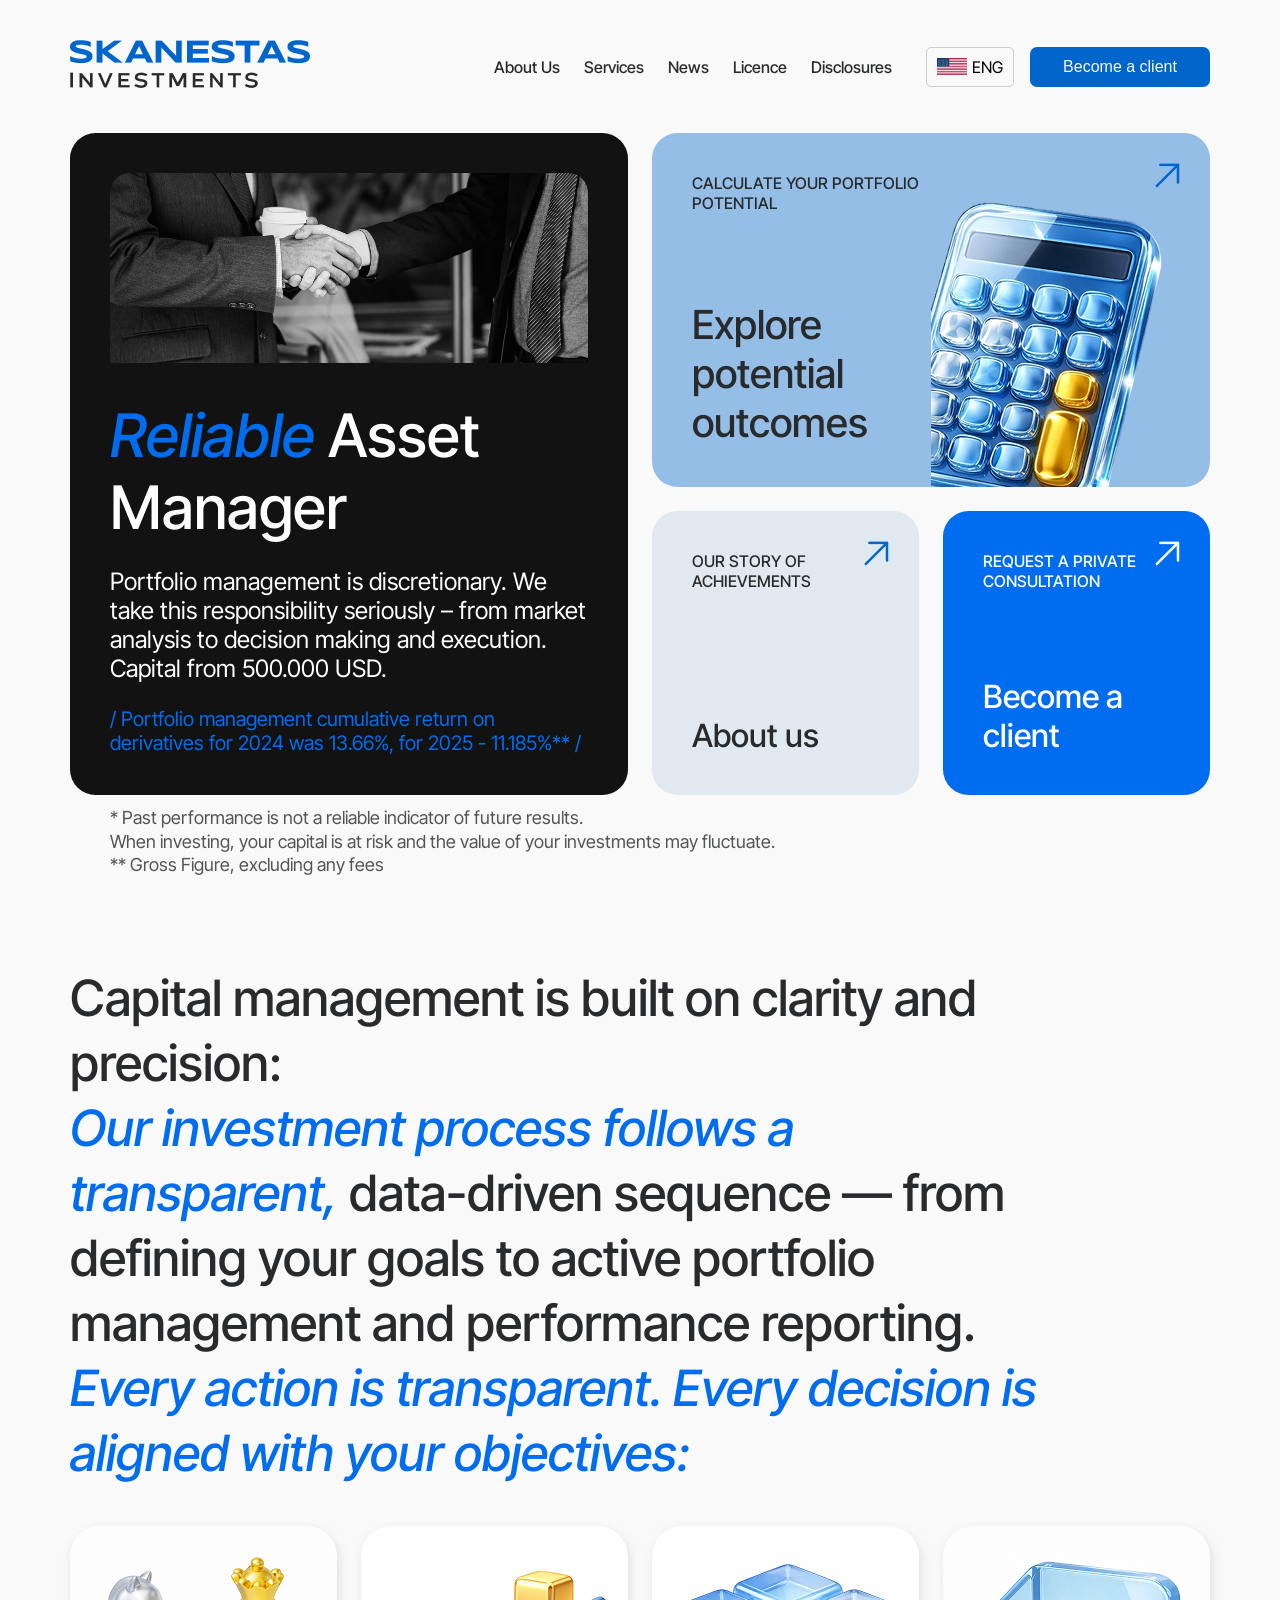
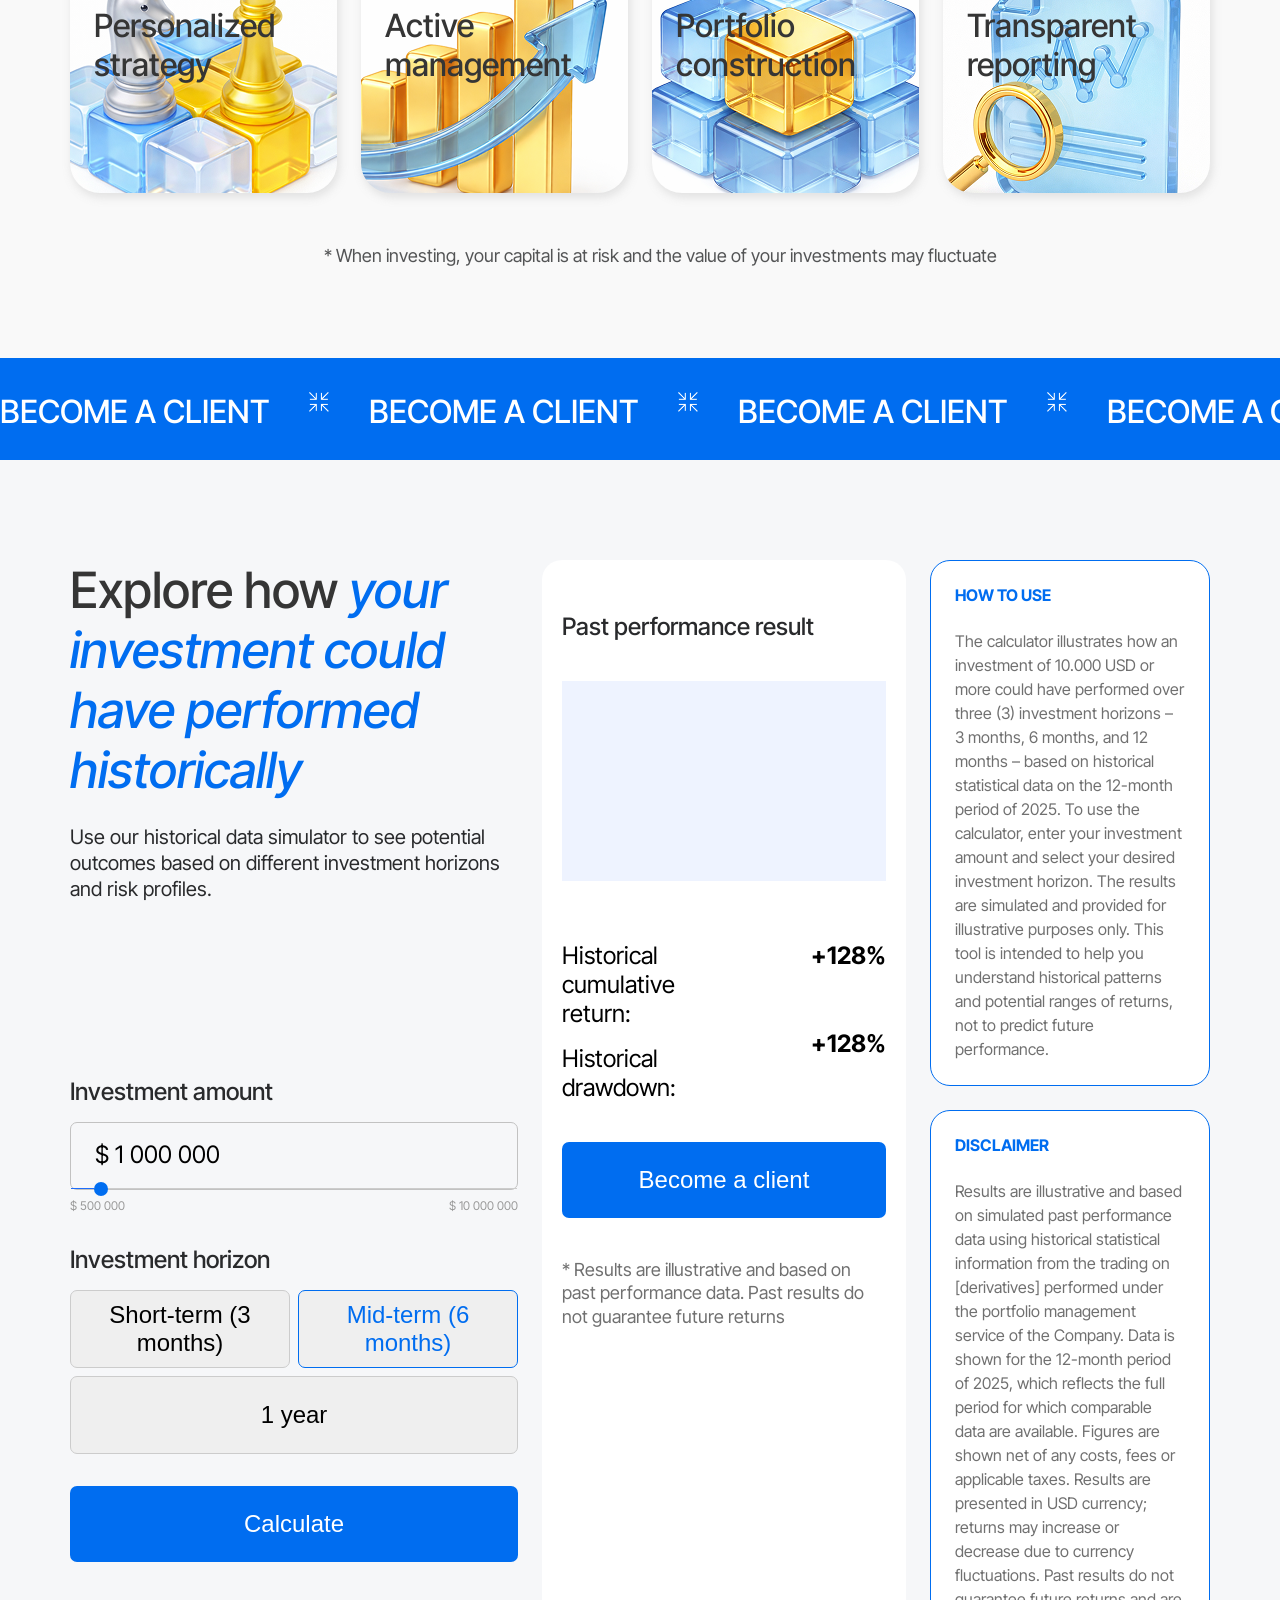
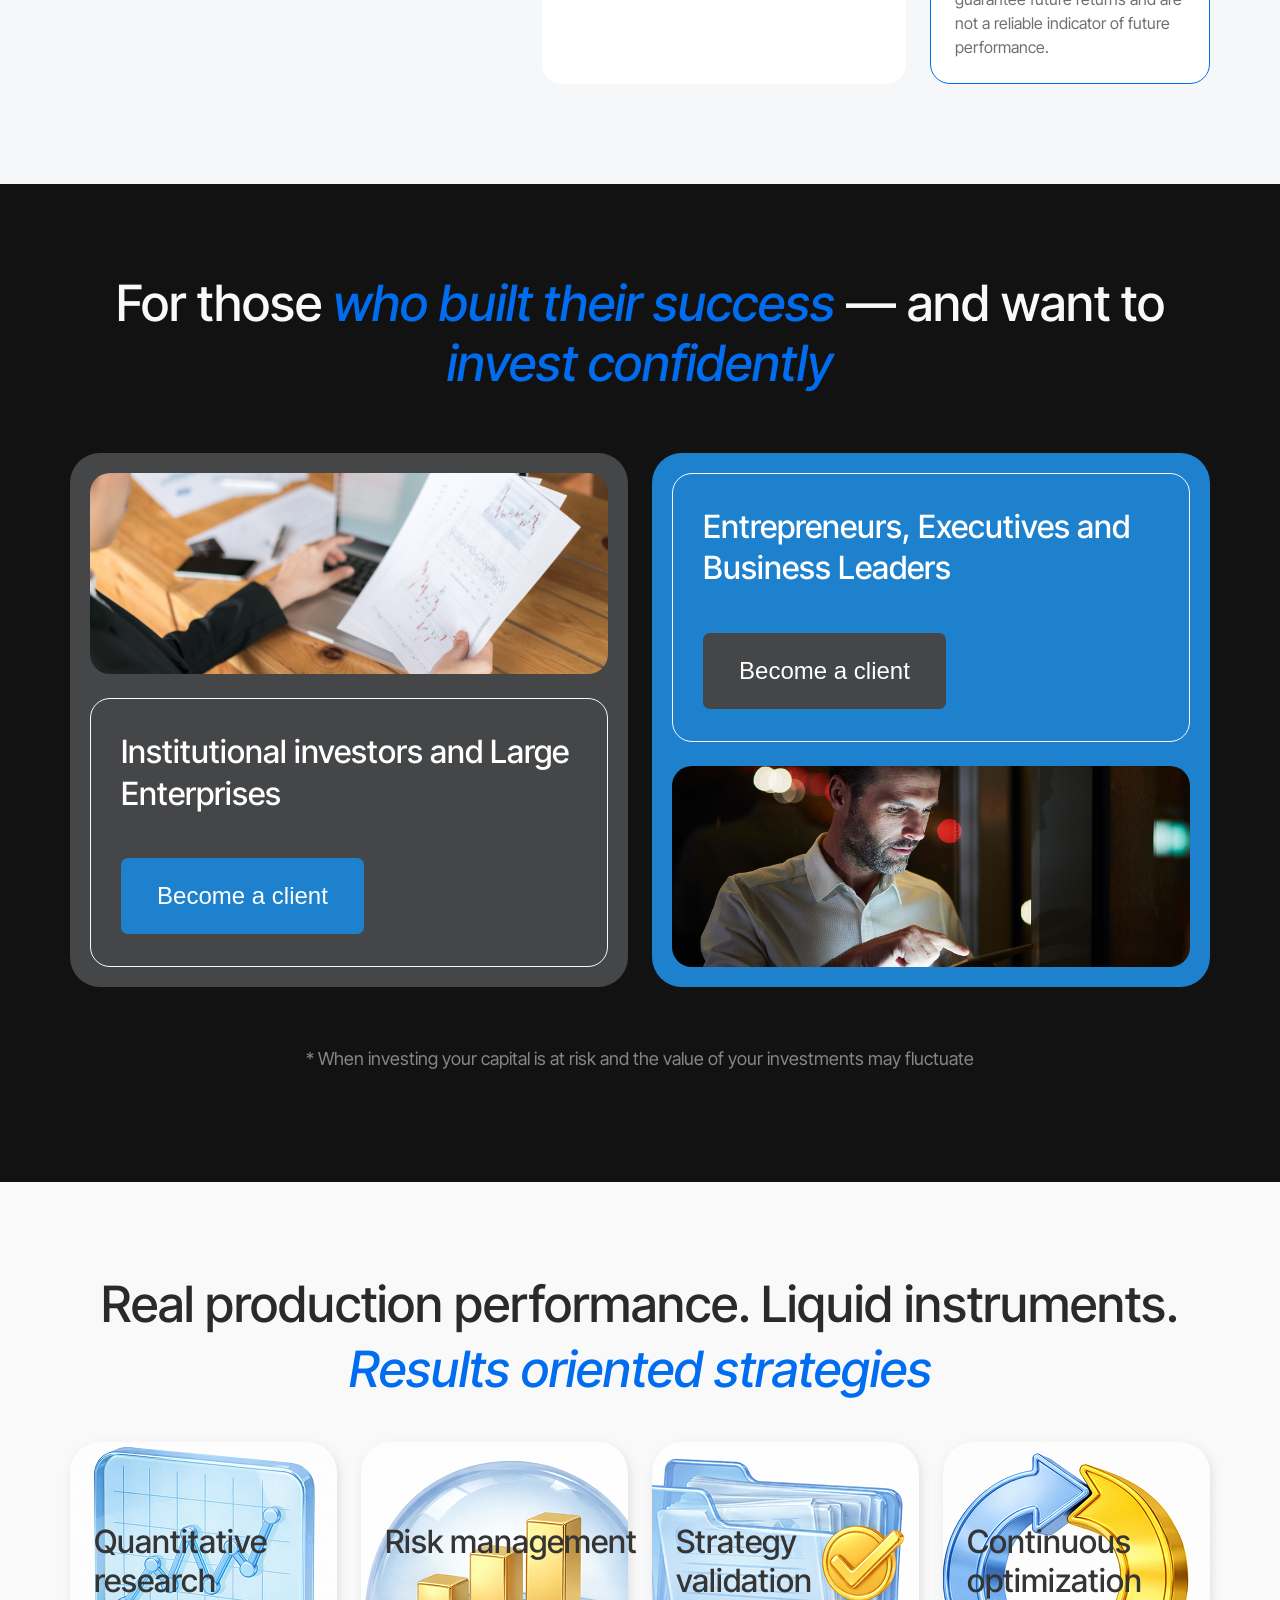
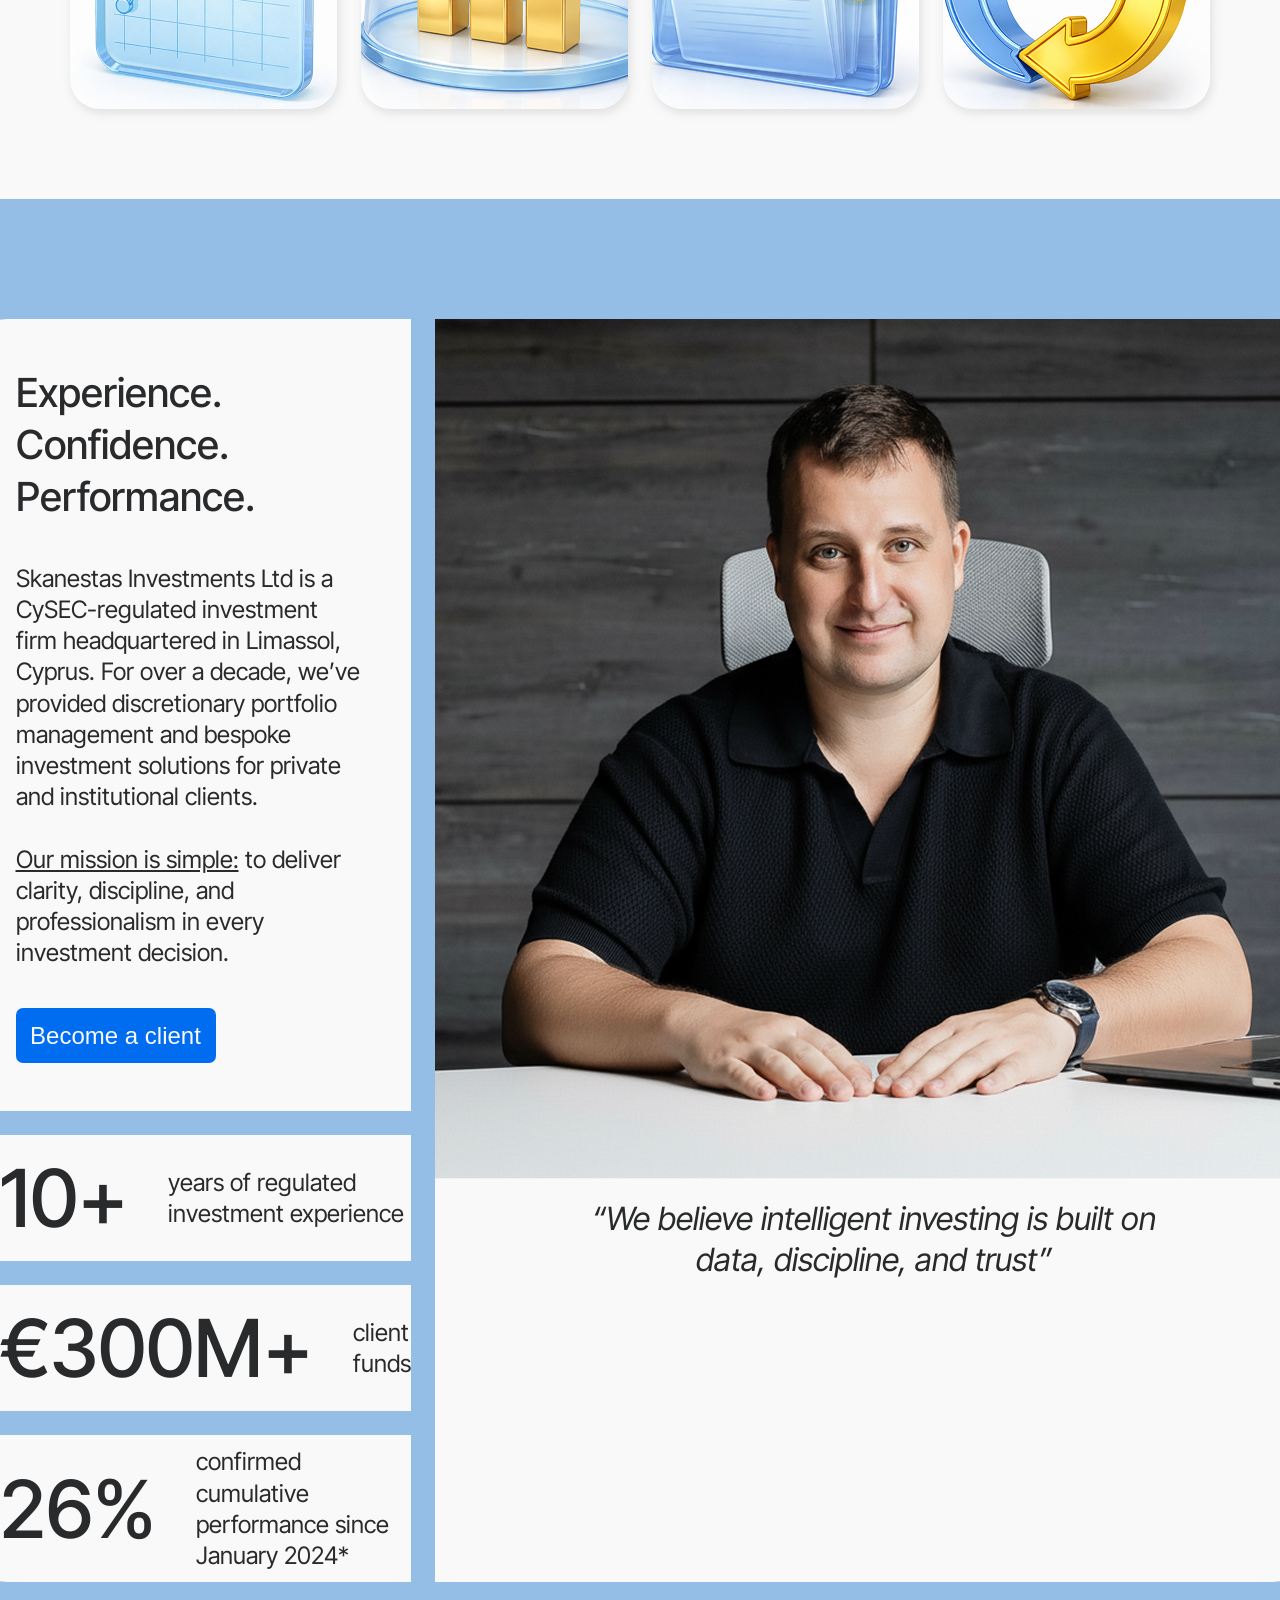
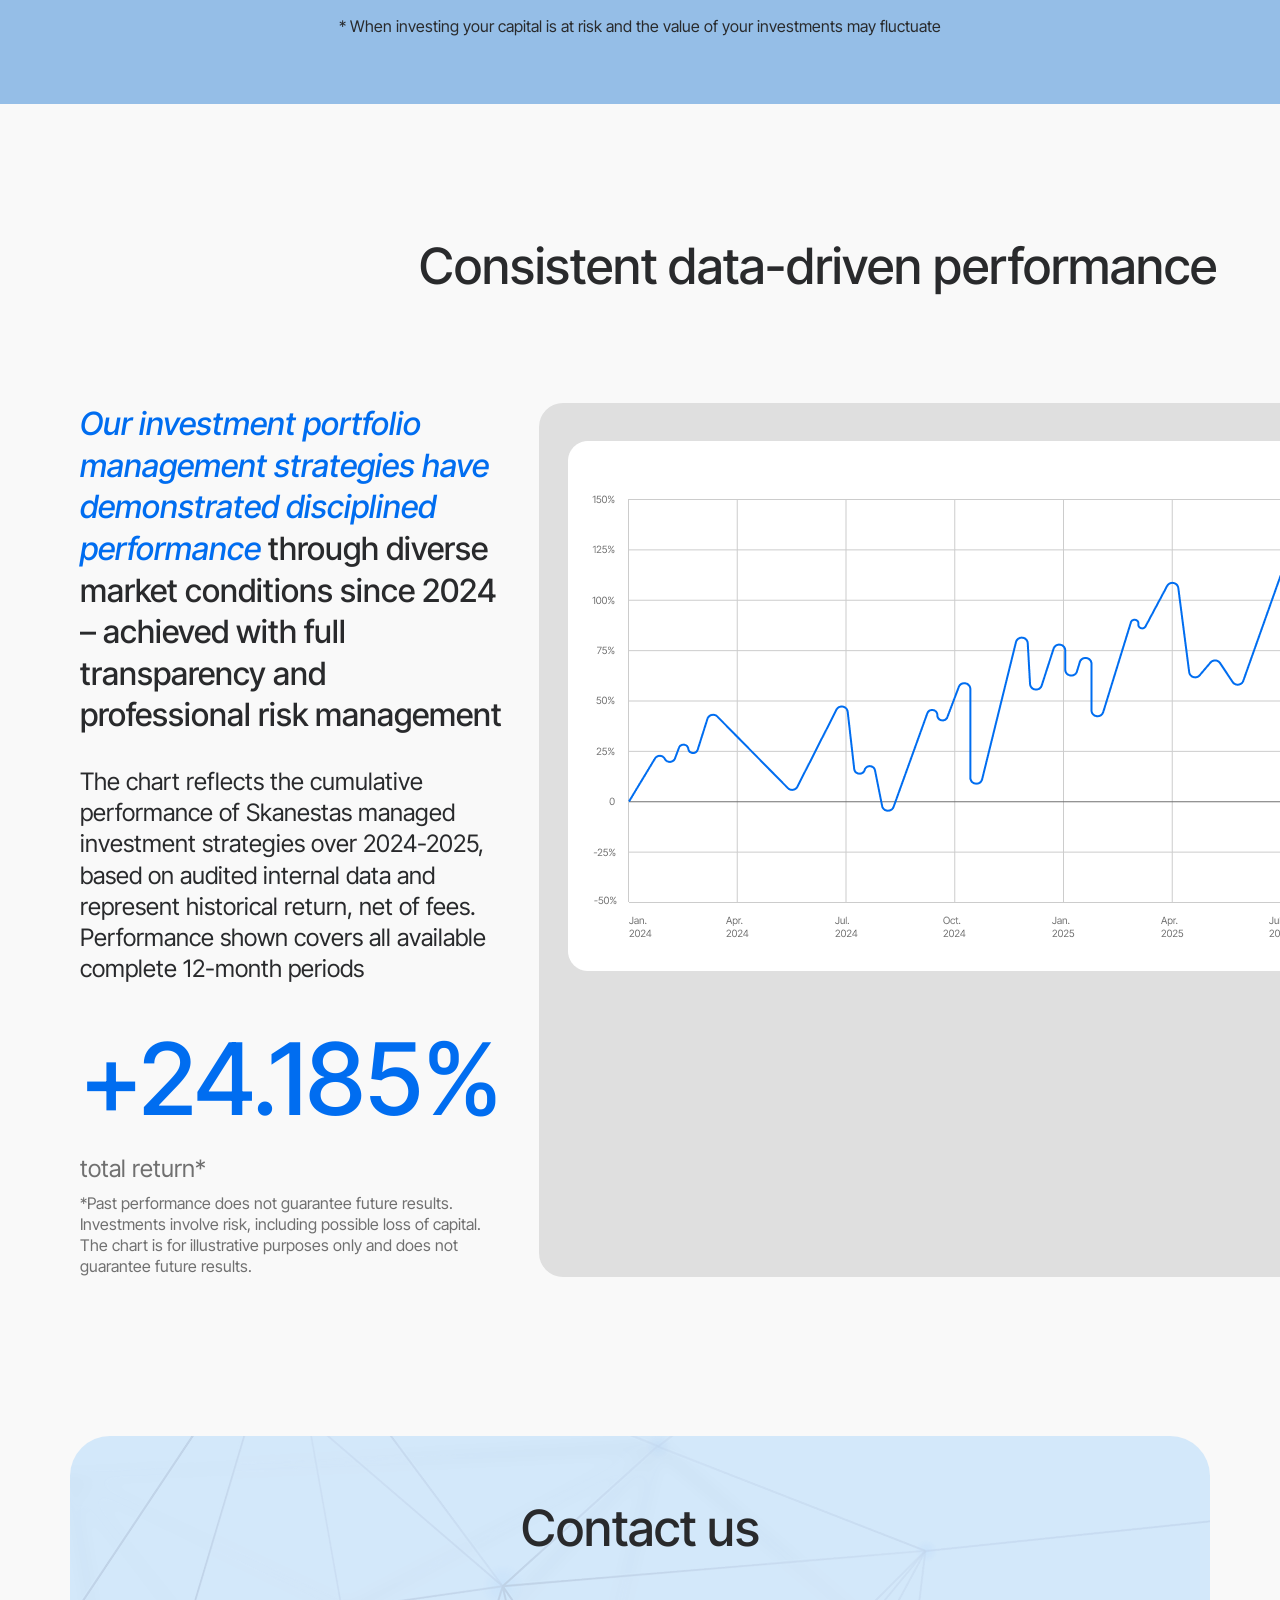
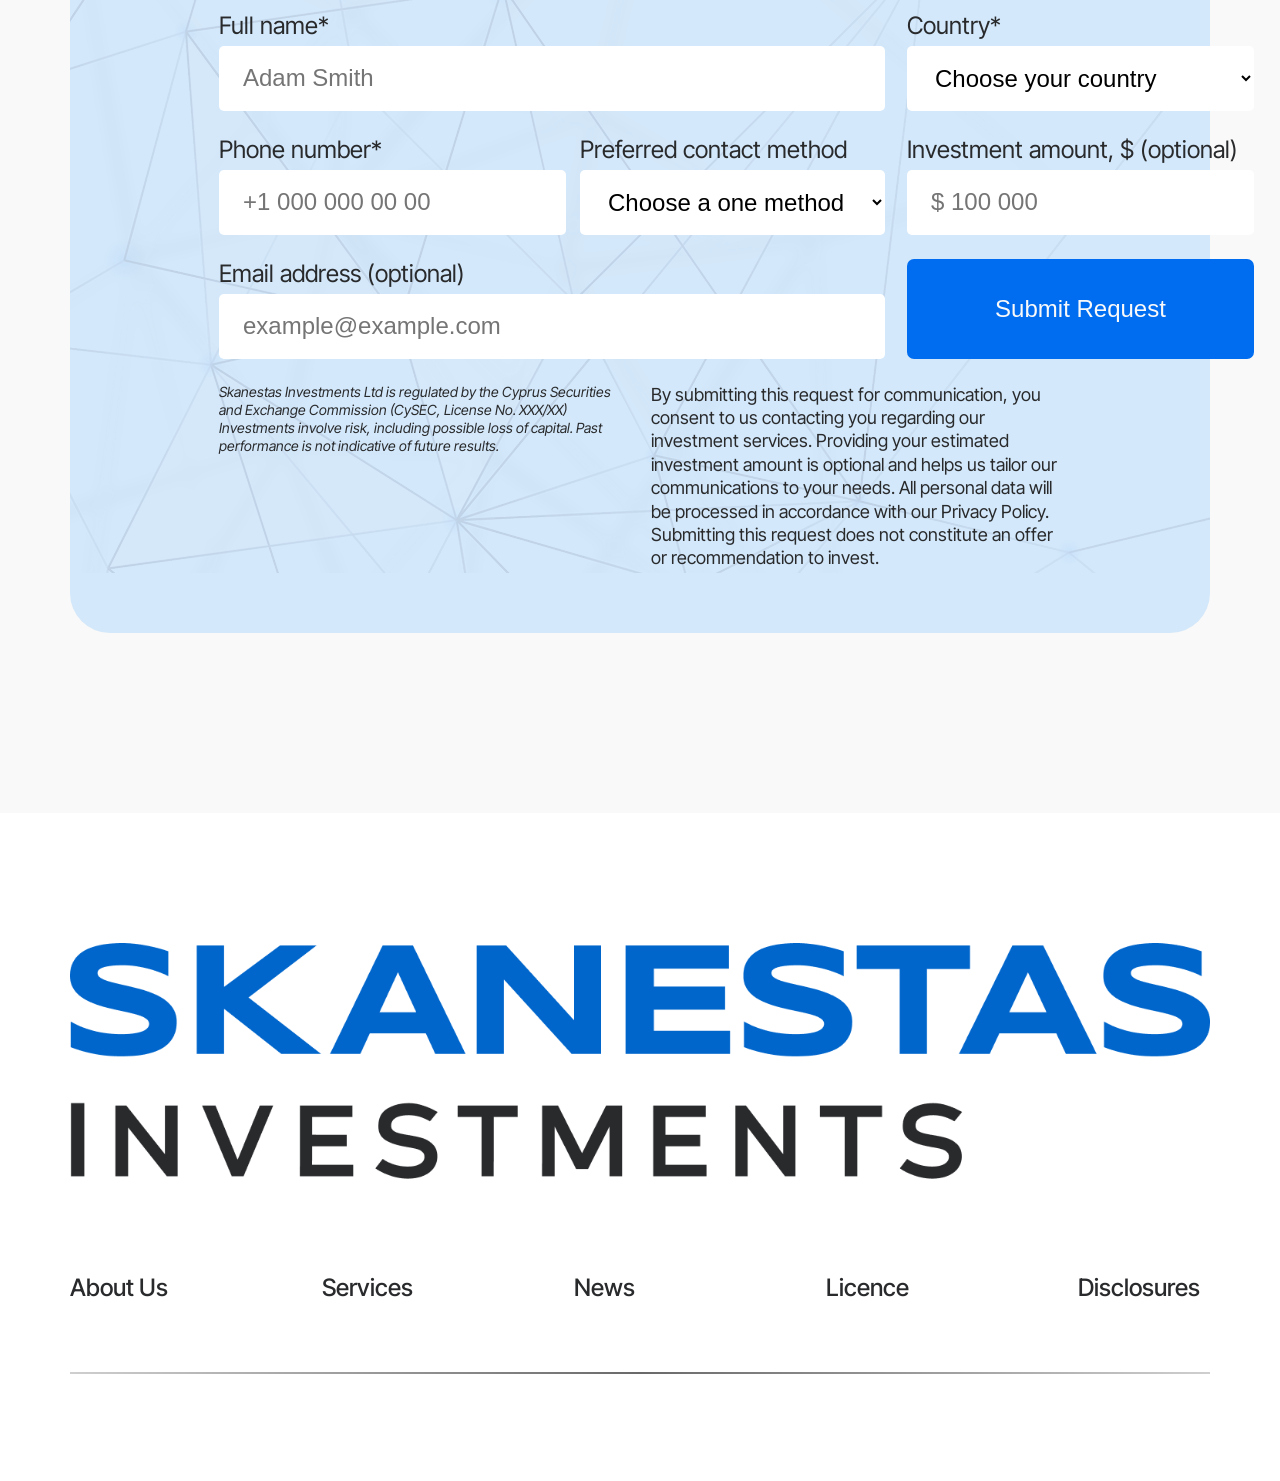
==== commit bf47492f: "Доделать footer" ====
--- a/assets/index.html
+++ b/assets/index.html
@@ -436,7 +436,8 @@
                             <label>Investment amount, $ (optional)</label>
                             <input type="text" placeholder="$ 100 000">
                         </div>
-                        <button class="form-btn">Submit Request</button>
+                        <div class="form-group">
+                            <button class="form-btn">Submit Request</button>
                         </div>
                     </div>
                 </form>
@@ -460,7 +461,23 @@
             </div>
         </section>
     </main>
-
+    <footer>
+        <div class="container">
+            <div class="name_company">
+                <img src="./images/name_company.png" alt="">
+            </div>
+            <div class="footer_menu">
+                <ul class="footer_menu_list">
+                    <li><a href="#">About Us</a></li>
+                    <li><a href="#">Services</a></li>
+                    <li><a href="#">News</a></li>
+                    <li><a href="#">Licence</a></li>
+                    <li><a href="#">Disclosures</a></li>
+                </ul>
+            </div>
+            <div class="linear"></div>
+        </div>
+    </footer>
 </div>
     <script src="js/main.js"></script>
 </body>
--- a/assets/css/style.css
+++ b/assets/css/style.css
@@ -68,6 +68,7 @@
 ul.menu_list li a:hover {
     text-decoration: underline;
     color: #006DF0;
+    transition: 0.5s;
 }
 
 .custom__block {
@@ -1003,17 +1004,18 @@
 }
 
 .form {
-    max-width: 100%;
+    width: 100%;
     display: grid;
     gap: 22px;
     grid-template-columns: 1fr 1fr;
 }
 
-.form-column-left,
-.form-column-right {
+.form-column-left, .form-column-right {
     display: grid;
     gap: 24px;
-}
+    align-content: space-between;
+}
+
 
 .form-group.middle {
     display: grid;
@@ -1049,28 +1051,30 @@
 }
 
 .form label {
-    font-size: 14px;
+    font-size: 1.5rem;
     margin-bottom: 6px;
-    color: #2c2c2c;
+    color: #292A2C;
 }
 
 .form input,
 .form select {
-    height: 48px;
-    border-radius: 6px;
-    border: none;
-    padding: 0 12px;
+    height: 65px;
+    border-radius: 5px;
+    border: none;
+    padding: 17px 24px;
     background: #fff;
-    font-size: 14px;
+    font-size: 1.5rem;
 }
 
 .form-btn {
-    height: 48px;
+    max-width: 729px;
+    height: 100px;
     background: #006DF0;
-    color: #fff;
-    border: none;
-    border-radius: 6px;
-    font-size: 14px;
+    color: #F9F9F9;
+    border: none;
+    border-radius: 7px;
+    font-size: 1.5rem;
+    font-weight: 400;
     cursor: pointer;
 }
 
@@ -1093,6 +1097,7 @@
     display: grid;
     gap: 22px;
     grid-template-columns: 1fr 1fr;
+    margin-top: 24px;
 }
 
 .description_left p, .description_right p {
@@ -1108,4 +1113,59 @@
 
 .description_right p {
     font-size: 1.125rem;
+}
+
+/* footer */
+
+footer {
+    background-color: #fff;
+    padding: 80px 0 27px;
+}
+
+footer .container {
+    margin: 0 70px;
+}
+
+.name_company {
+    max-width: 1480px;
+    height: auto;
+}
+
+.name_company img {
+    width: 100%;
+    height: auto;
+}
+
+.footer_menu {
+    margin: 40px 0 70px;
+    max-width: 1425px;
+}
+
+.footer_menu ul.footer_menu_list {
+    display: grid;
+    grid-template-columns: repeat(5, 1fr);
+    gap: 120px;
+    list-style: none;
+}
+
+.footer_menu ul.footer_menu_list li a {
+    font-size: 1.5rem;
+    color: #292A2C;
+    letter-spacing: 0%;
+    font-weight: 500;
+    text-decoration: none;
+}
+
+.footer_menu ul.footer_menu_list li a:hover {
+    color: #006DF0;
+    text-decoration: underline;
+    transition: 0.5s;
+}
+
+.linear {
+    border: 1px solid;
+    border-image-source: linear-gradient(to right, #CFCFCF, #696969, #CFCFCF);
+    border-image-slice: 1;
+    margin: 0 0 80px;
+    width: 100%;
 }
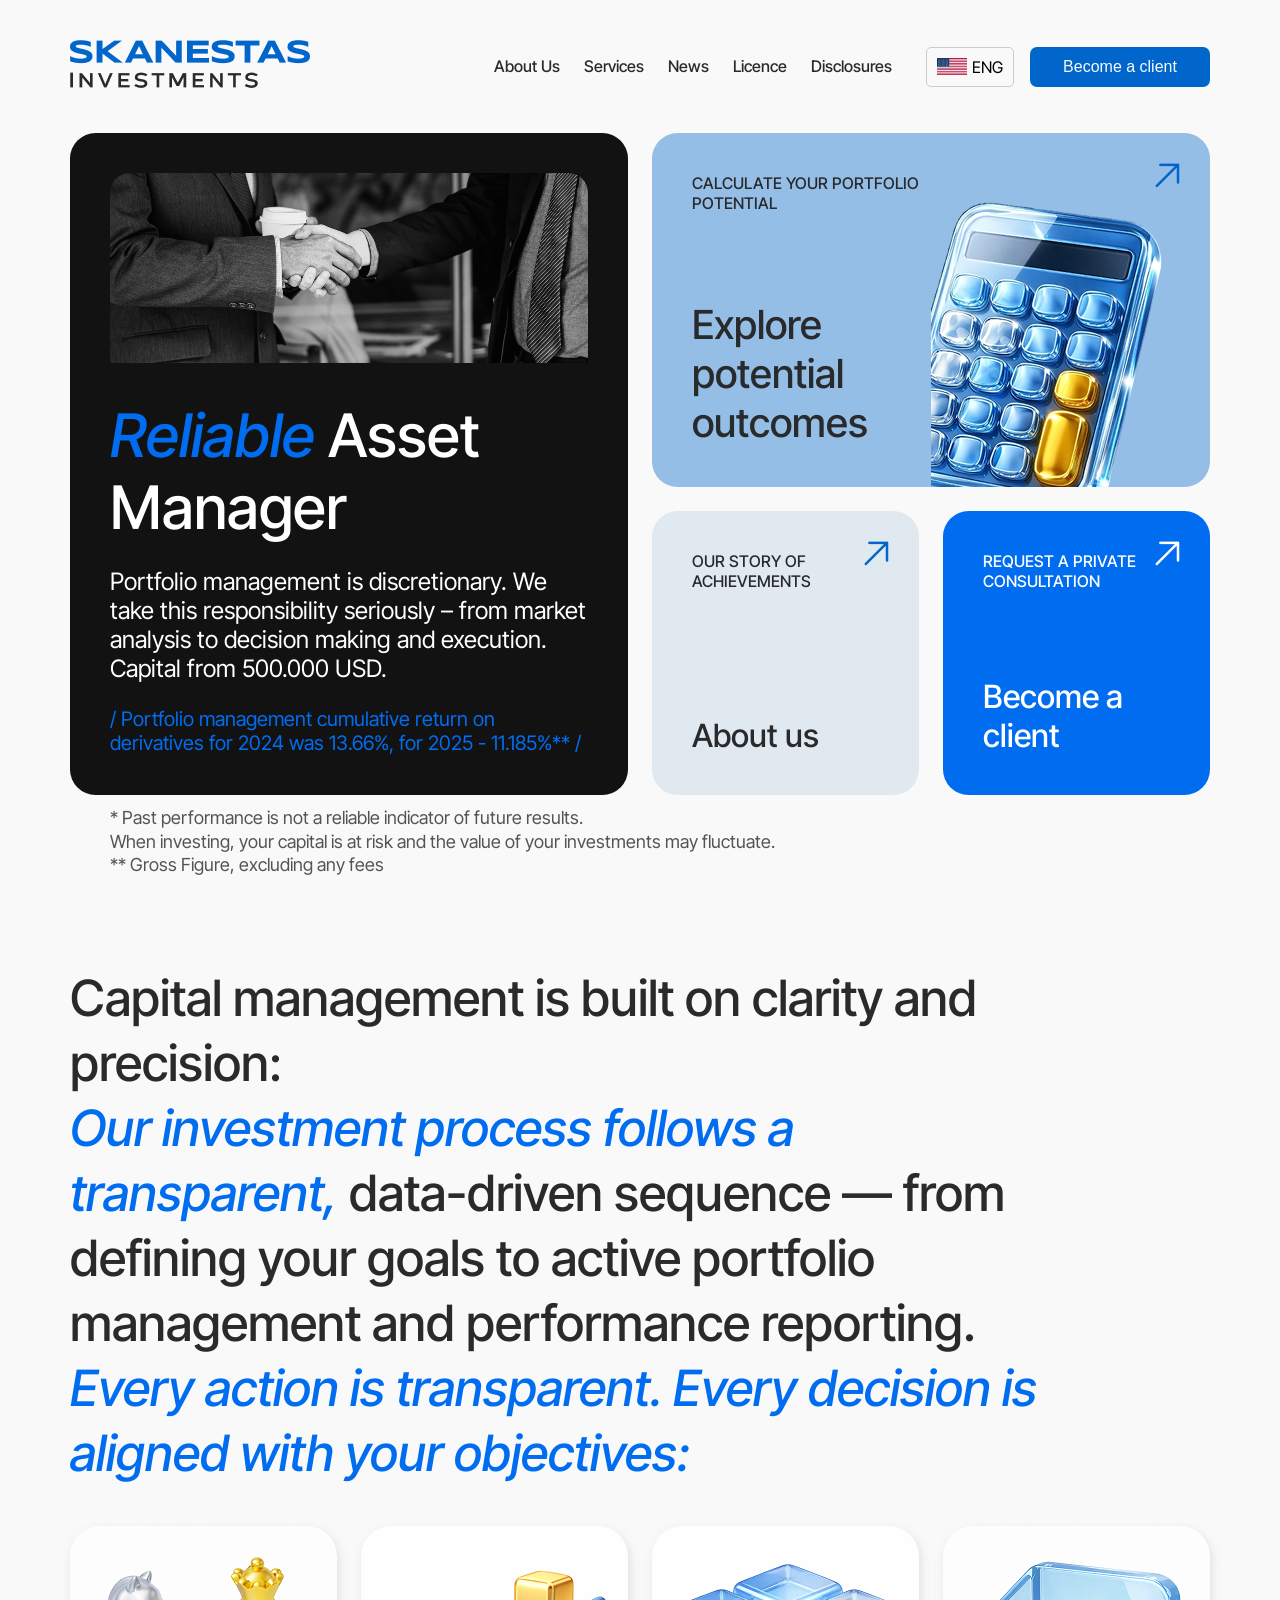
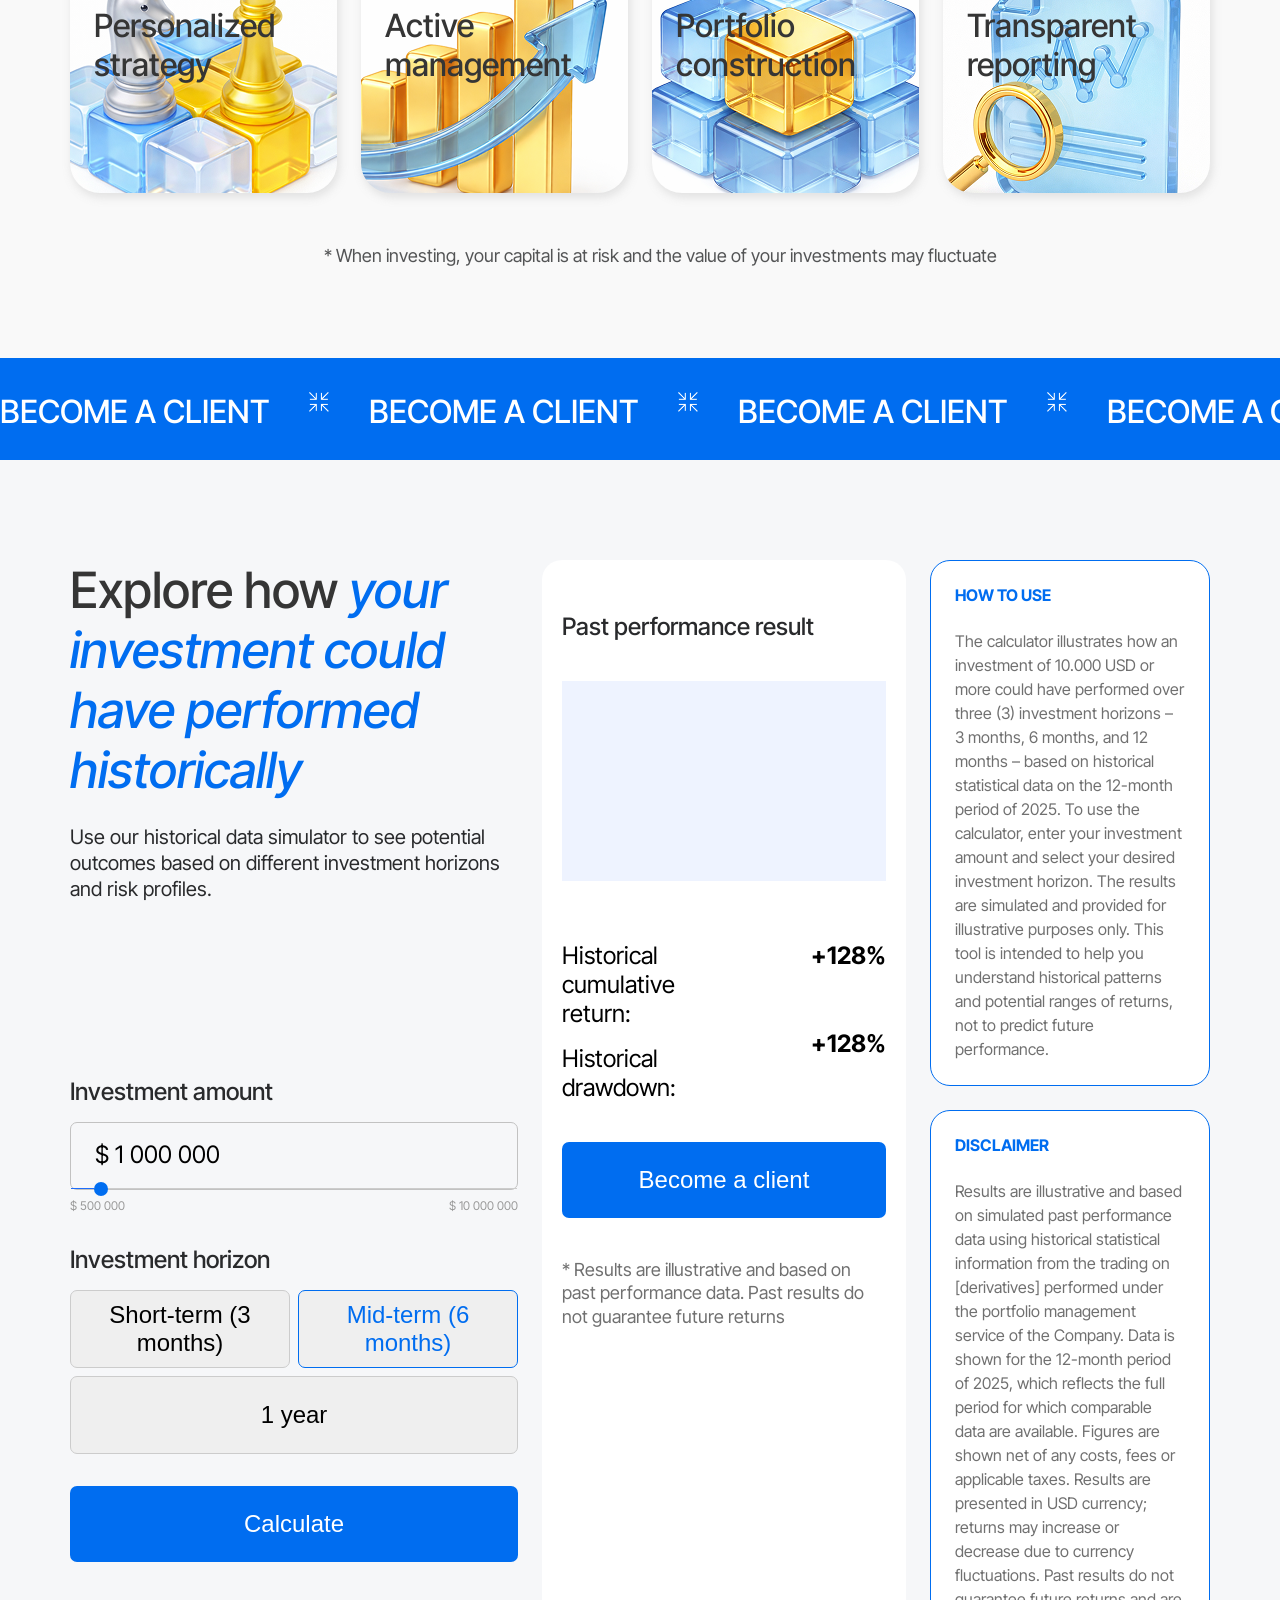
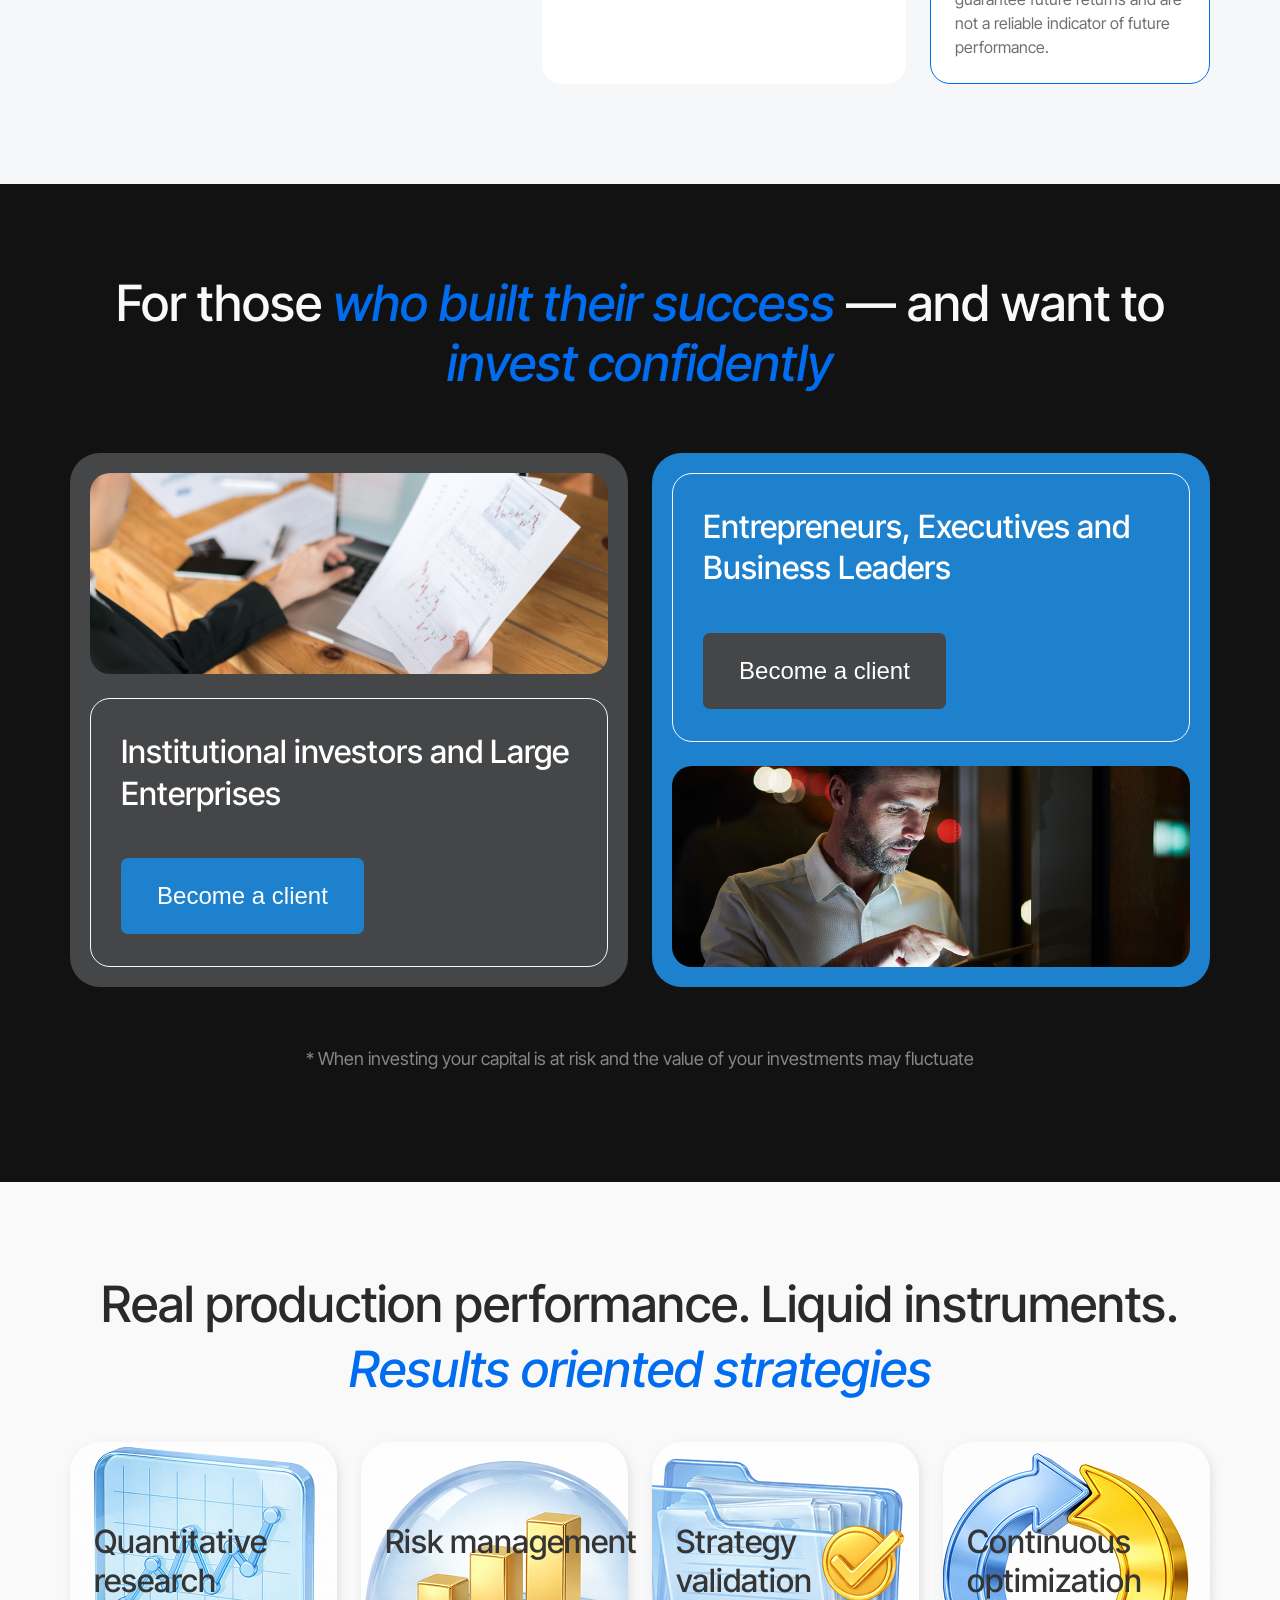
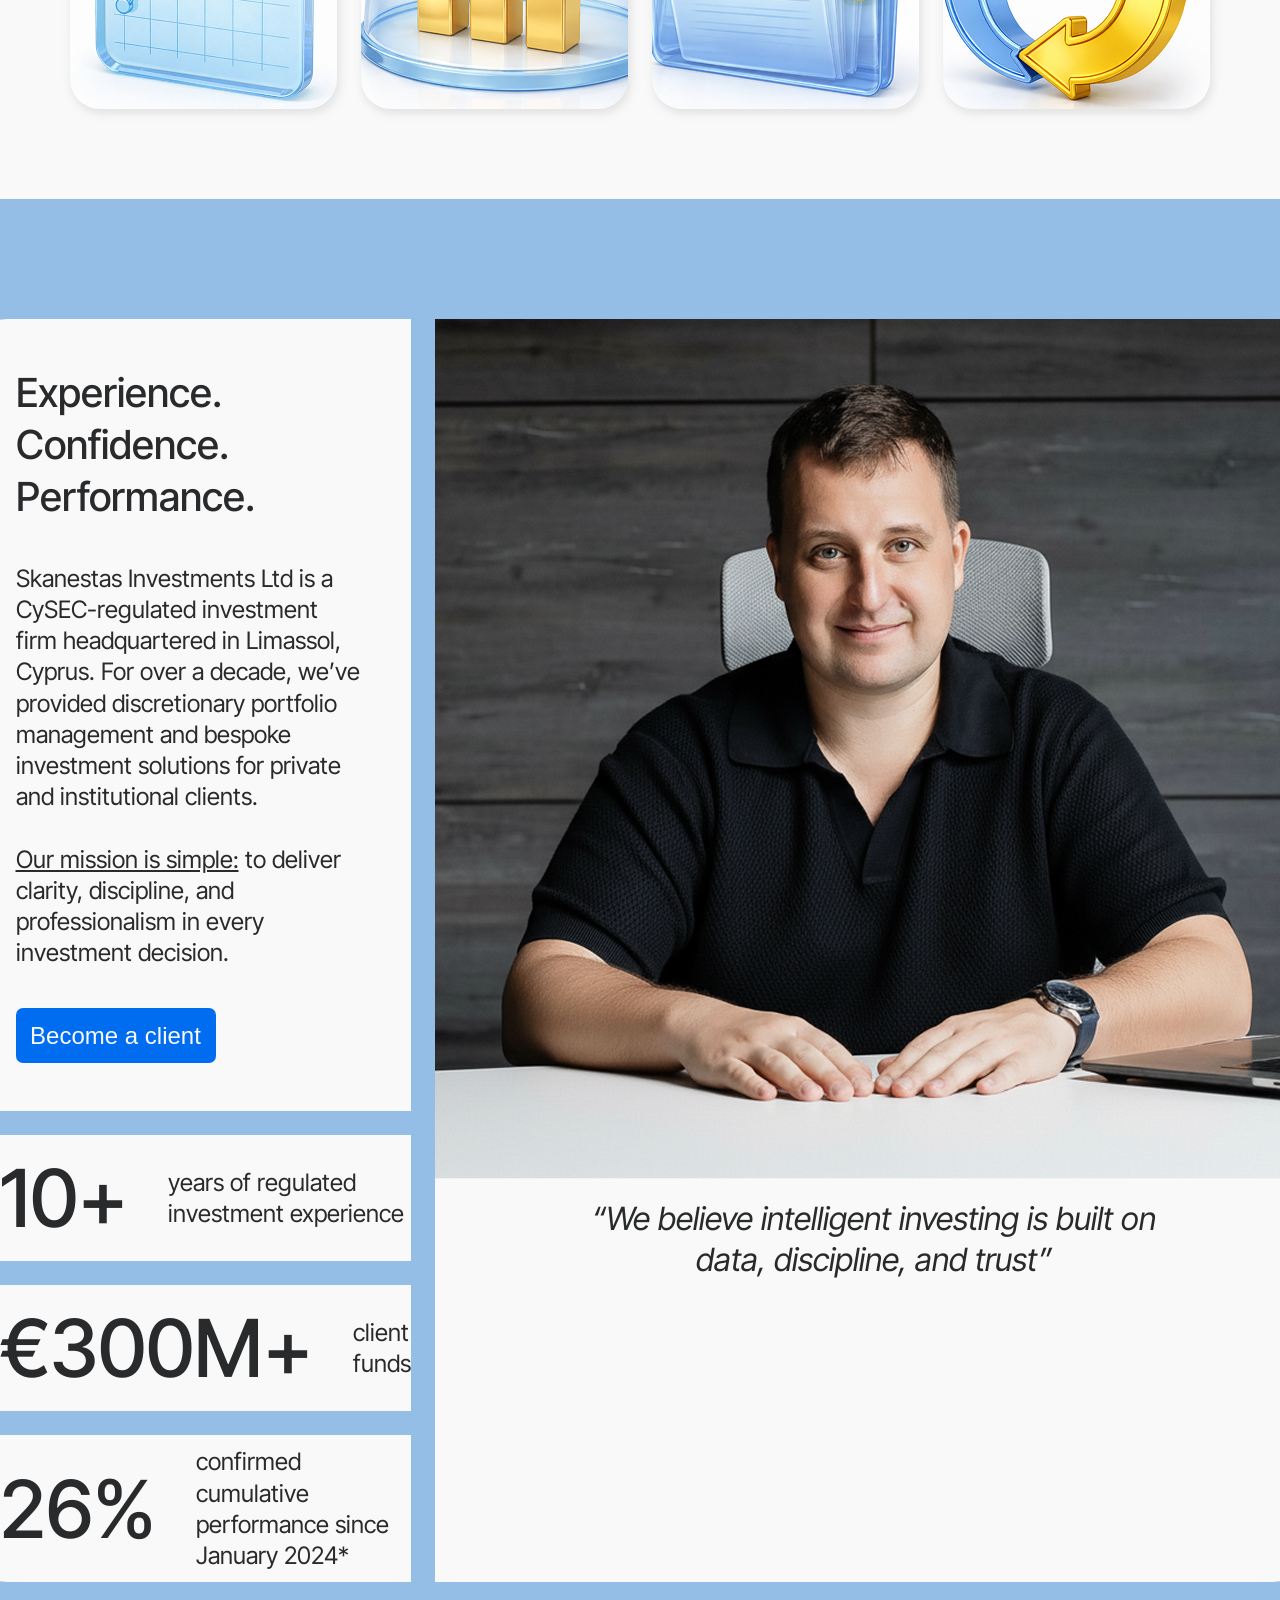
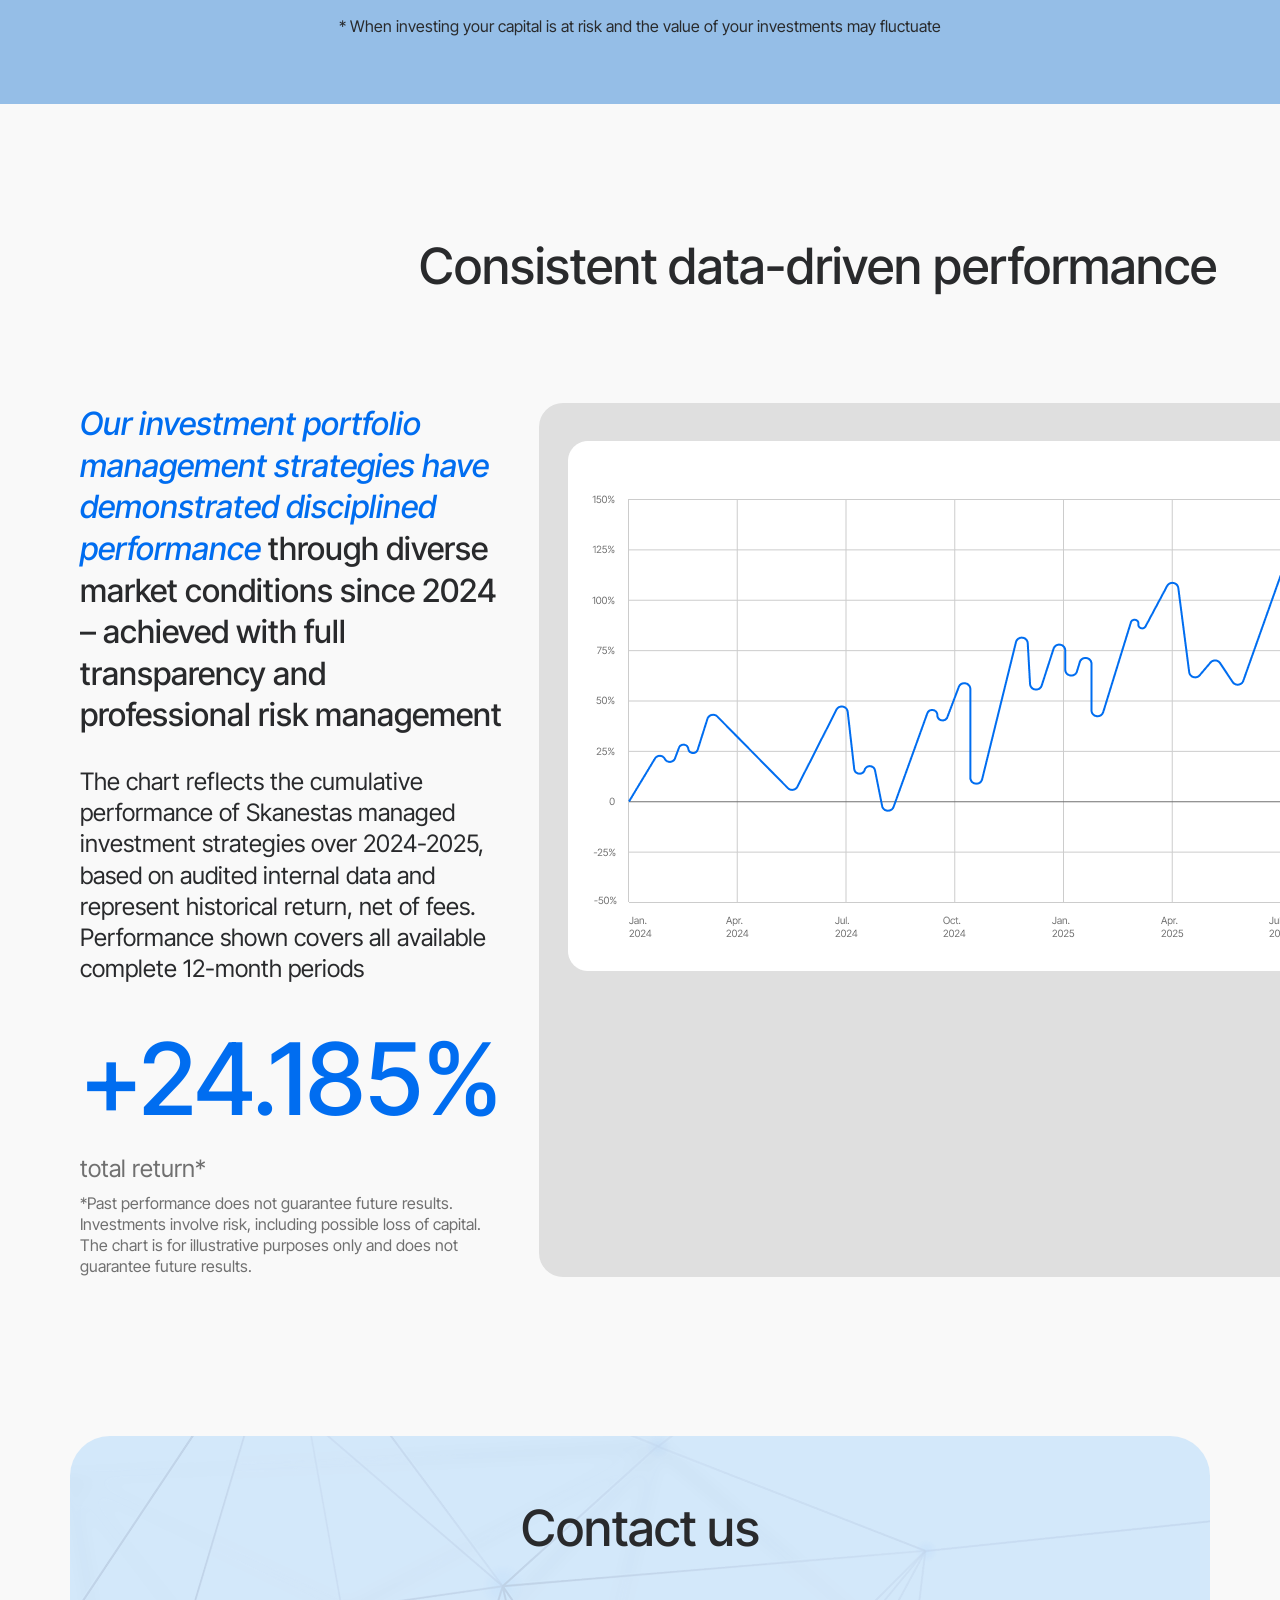
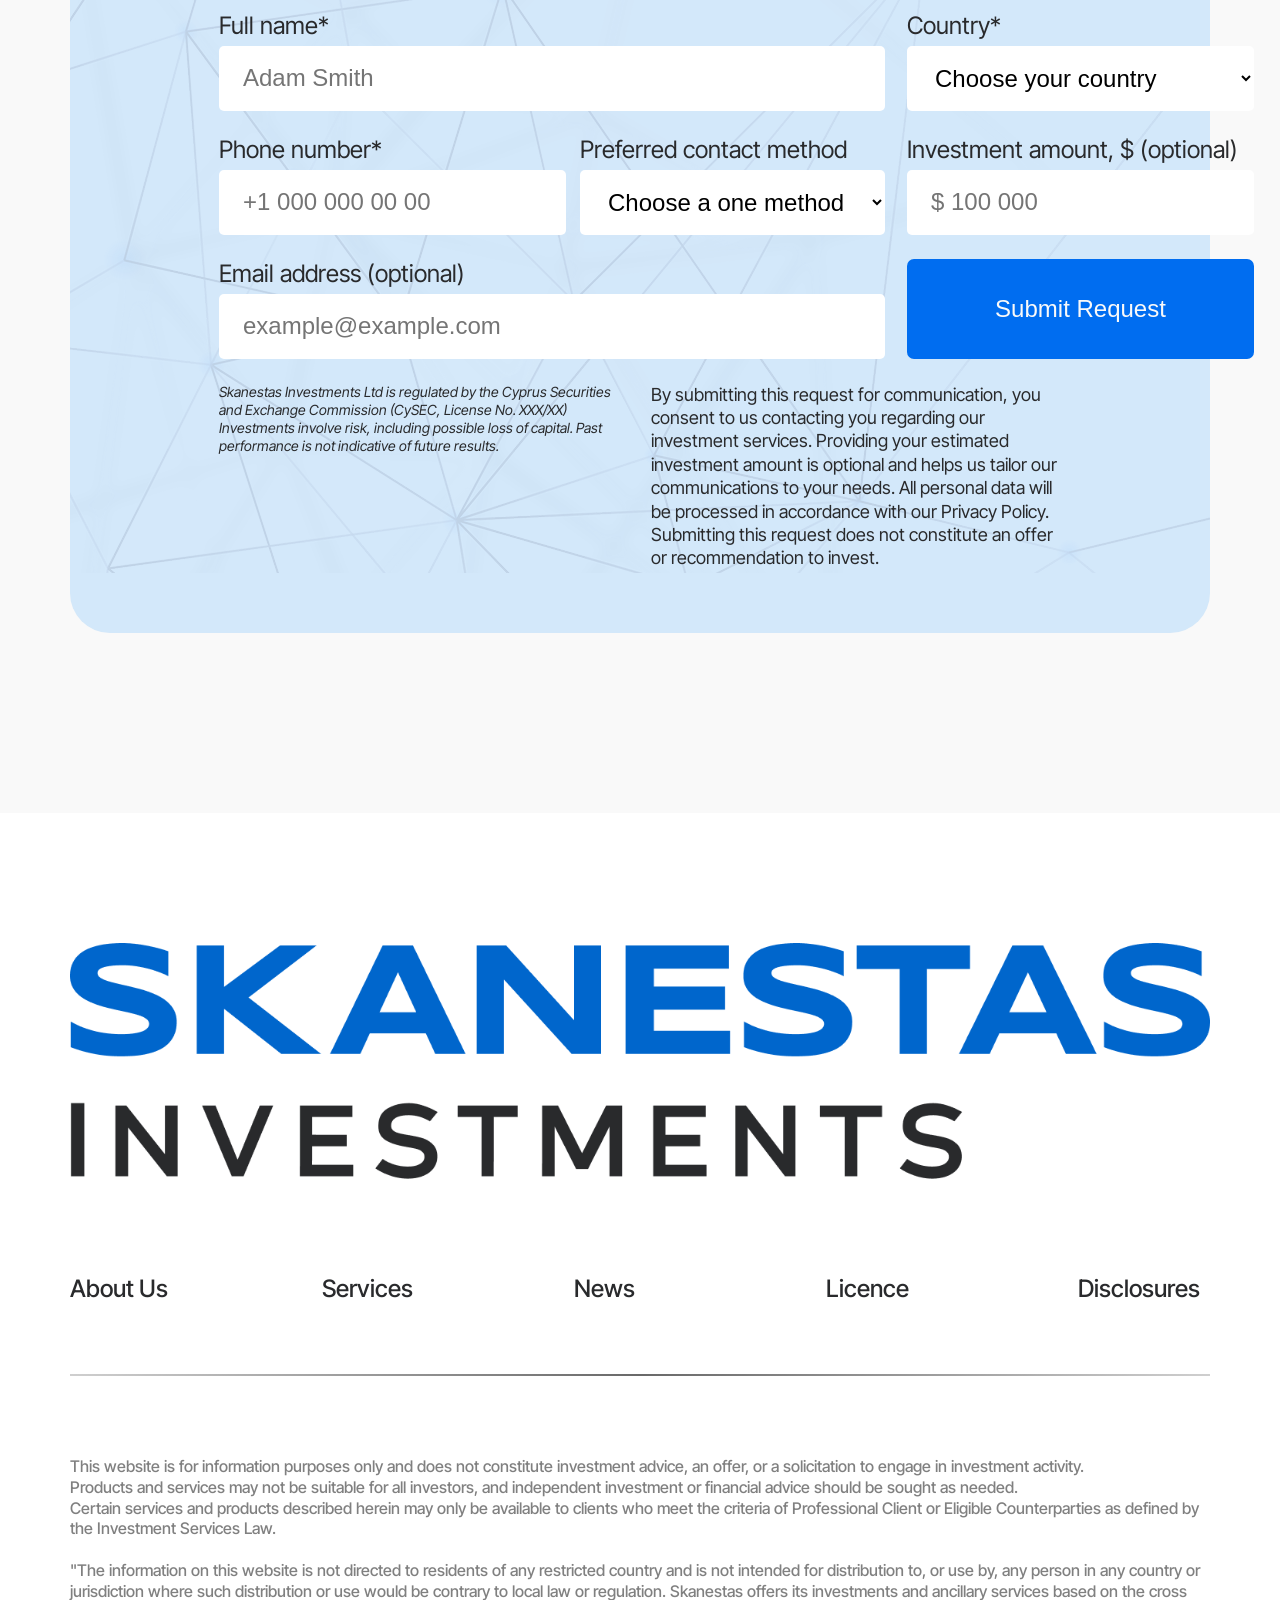
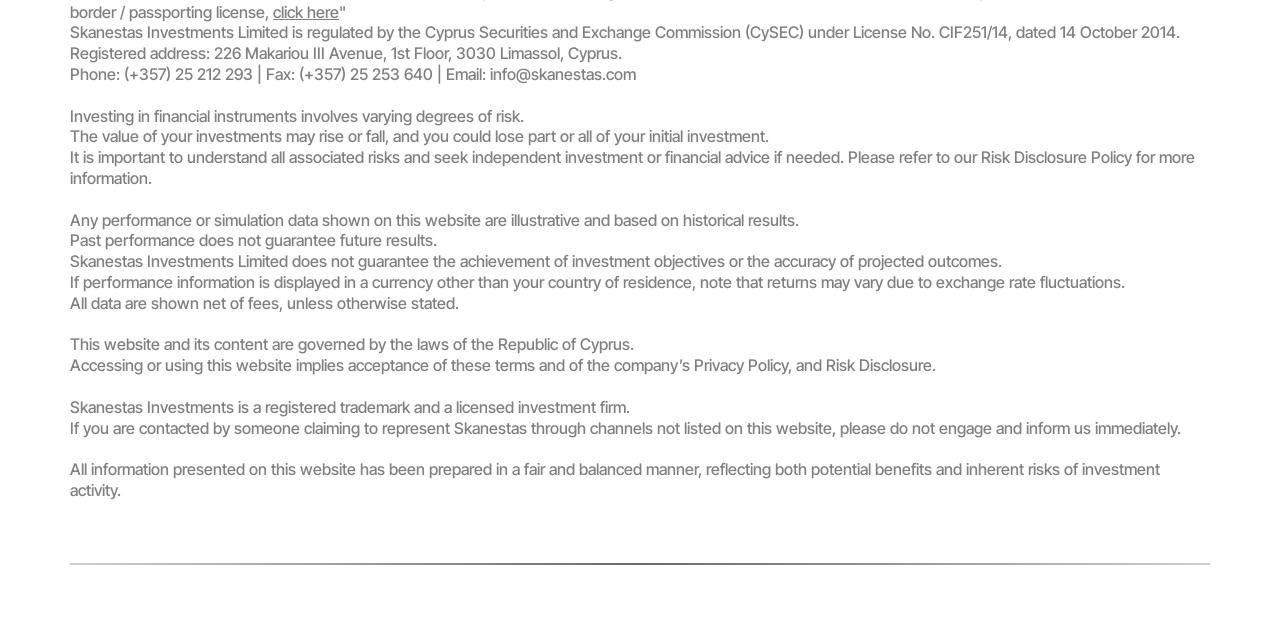
==== commit e3ccee0d: "footer: завершить copyright" ====
--- a/assets/index.html
+++ b/assets/index.html
@@ -476,6 +476,36 @@
                 </ul>
             </div>
             <div class="linear"></div>
+            <div class="information_purpose">
+                <p>
+                    This website is for information purposes only and does not constitute investment advice, an offer, or a solicitation to engage in investment activity.<br>
+                    Products and services may not be suitable for all investors, and independent investment or financial advice should be sought as needed.<br>
+                    Certain services and products described herein may only be available to clients who meet the criteria of Professional Client or Eligible Counterparties as defined by the
+                    Investment Services Law.<br><br>
+                    "The information on this website is not directed to residents of any restricted country and is not intended for distribution to,
+                    or use by, any person in any country or jurisdiction where such distribution or use would be contrary to local law or regulation. Skanestas offers its
+                    investments and ancillary services based on the cross border / passporting license, <a href="#">click here</a>"<br>
+                    Skanestas Investments Limited is regulated by the Cyprus Securities and Exchange Commission (CySEC) under License No. CIF251/14, dated 14 October 2014.<br>
+                    Registered address: 226 Makariou III Avenue, 1st Floor, 3030 Limassol, Cyprus.<br>
+                    Phone: (+357) 25 212 293 | Fax: (+357) 25 253 640 | Email: info@skanestas.com<br><br>
+                    Investing in financial instruments involves varying degrees of risk.<br>
+                    The value of your investments may rise or fall, and you could lose part or all of your initial investment.<br>
+                    It is important to understand all associated risks and seek independent investment or financial advice if needed. Please refer to our Risk Disclosure Policy
+                    for more information.<br><br>
+                    Any performance or simulation data shown on this website are illustrative and based on historical results.<br>
+                    Past performance does not guarantee future results.<br>
+                    Skanestas Investments Limited does not guarantee the achievement of investment objectives or the accuracy of projected outcomes.<br>
+                    If performance information is displayed in a currency other than your country of residence, note that returns may vary due to exchange rate fluctuations.<br>
+                    All data are shown net of fees, unless otherwise stated.<br><br>
+                    This website and its content are governed by the laws of the Republic of Cyprus.<br>
+                    Accessing or using this website implies acceptance of these terms and of the company’s Privacy Policy, and Risk Disclosure.<br><br>
+                    Skanestas Investments is a registered trademark and a licensed investment firm.<br>
+                    If you are contacted by someone claiming to represent Skanestas through channels not listed on this website, please do not engage and inform us immediately.<br><br>
+                    All information presented on this website has been prepared in a fair and balanced manner, reflecting both potential benefits and inherent risks of
+                    investment activity.
+                </p>
+            </div>
+            <div class="linear double"></div>
         </div>
     </footer>
 </div>
--- a/assets/css/style.css
+++ b/assets/css/style.css
@@ -1168,4 +1168,26 @@
     border-image-slice: 1;
     margin: 0 0 80px;
     width: 100%;
+}
+
+.information_purpose {
+    max-width: 1628px;
+}
+
+.information_purpose p, a {
+    font-weight: 500;
+    font-style: Medium;
+    font-size: 1rem;
+    line-height: 130%;
+    letter-spacing: 0%;
+    color: #808080;
+}
+
+.information_purpose a:hover {
+    color: #006DF0;
+    transition: 0.5s;
+}
+
+.double {
+    margin: 62px 0 46px;
 }
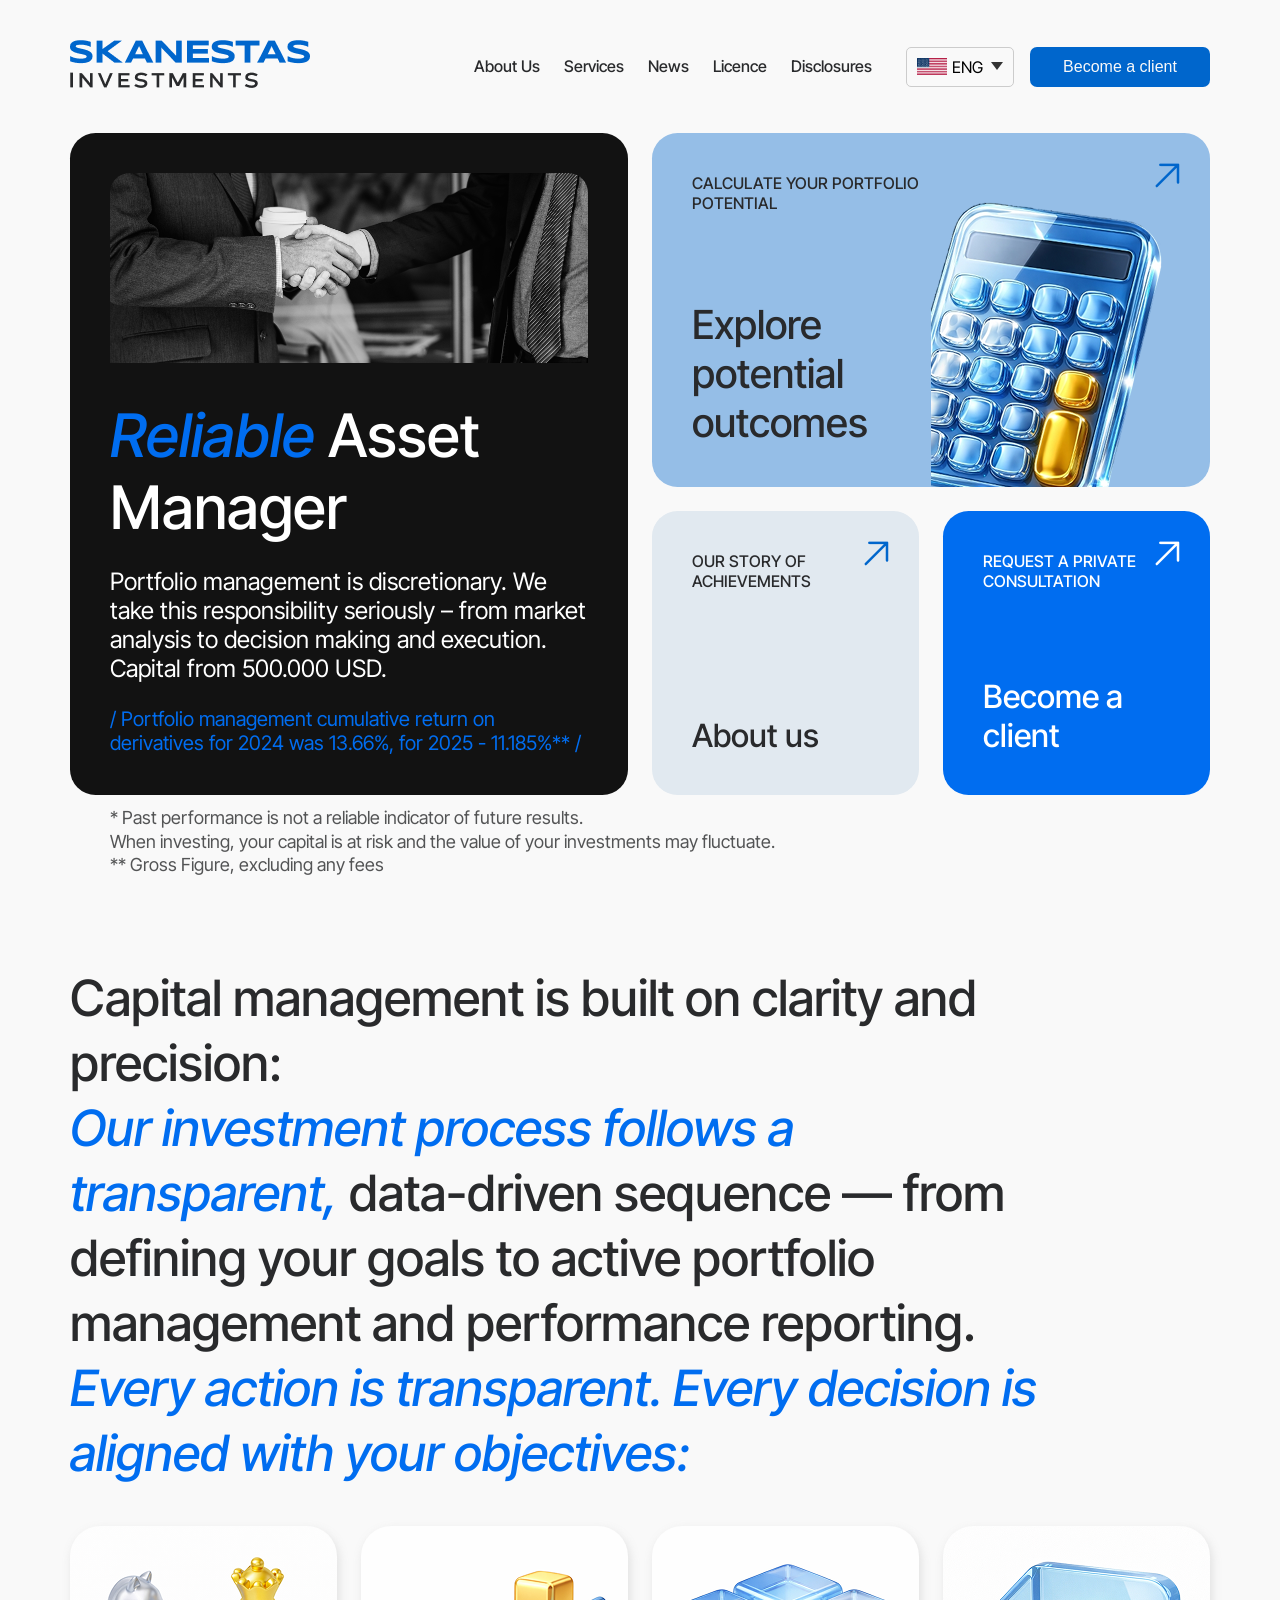
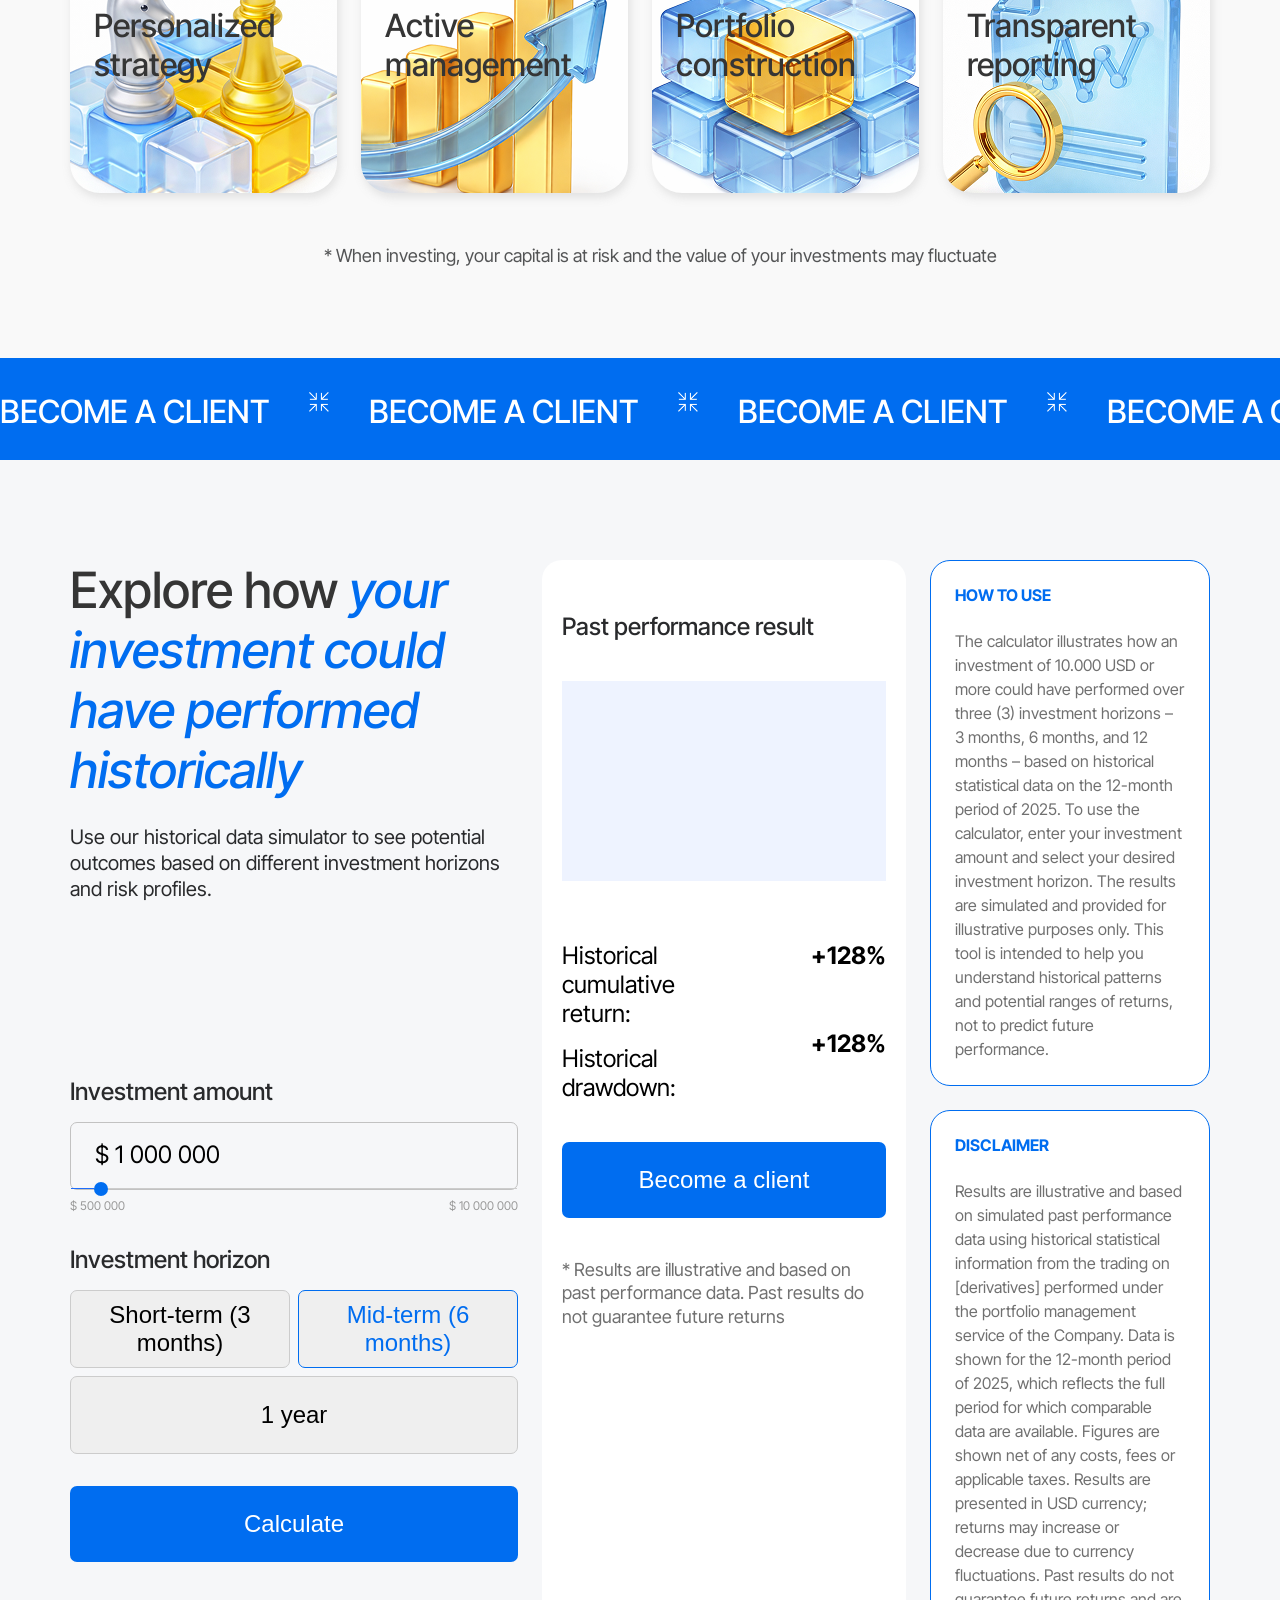
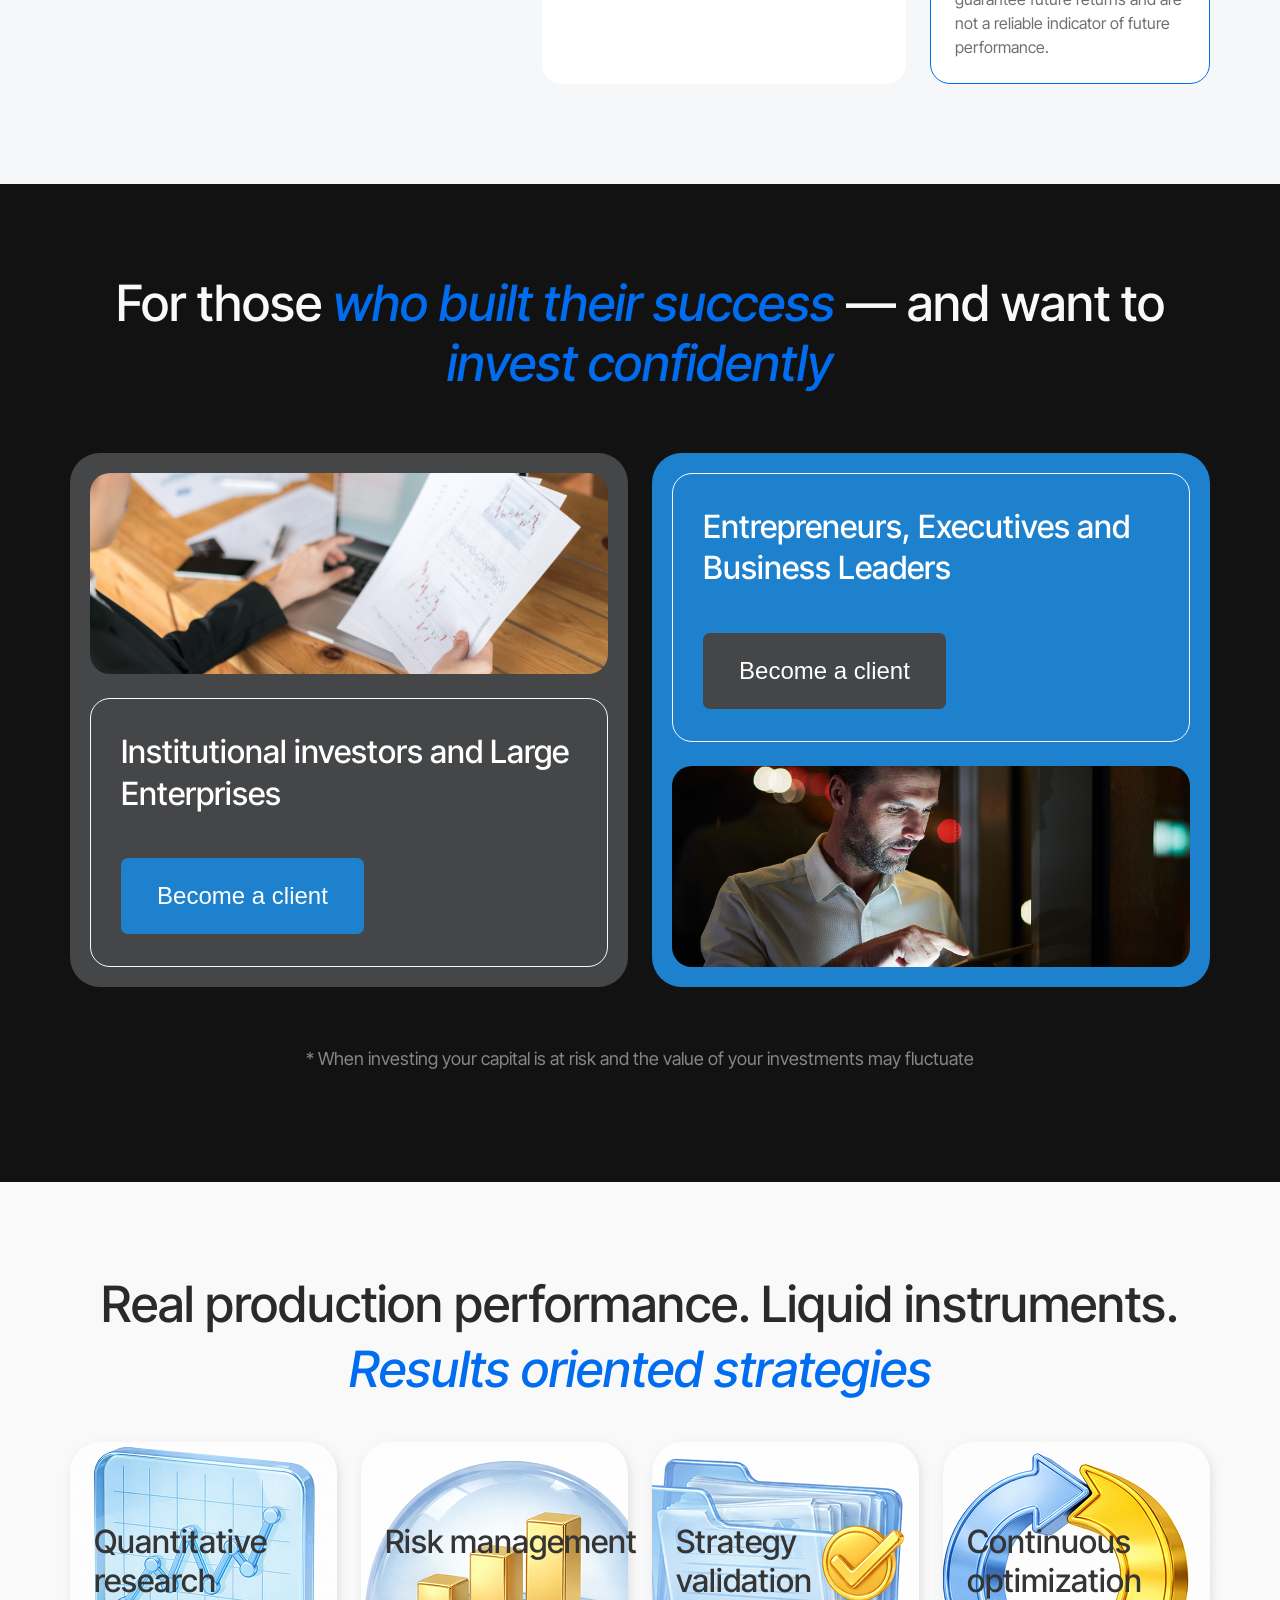
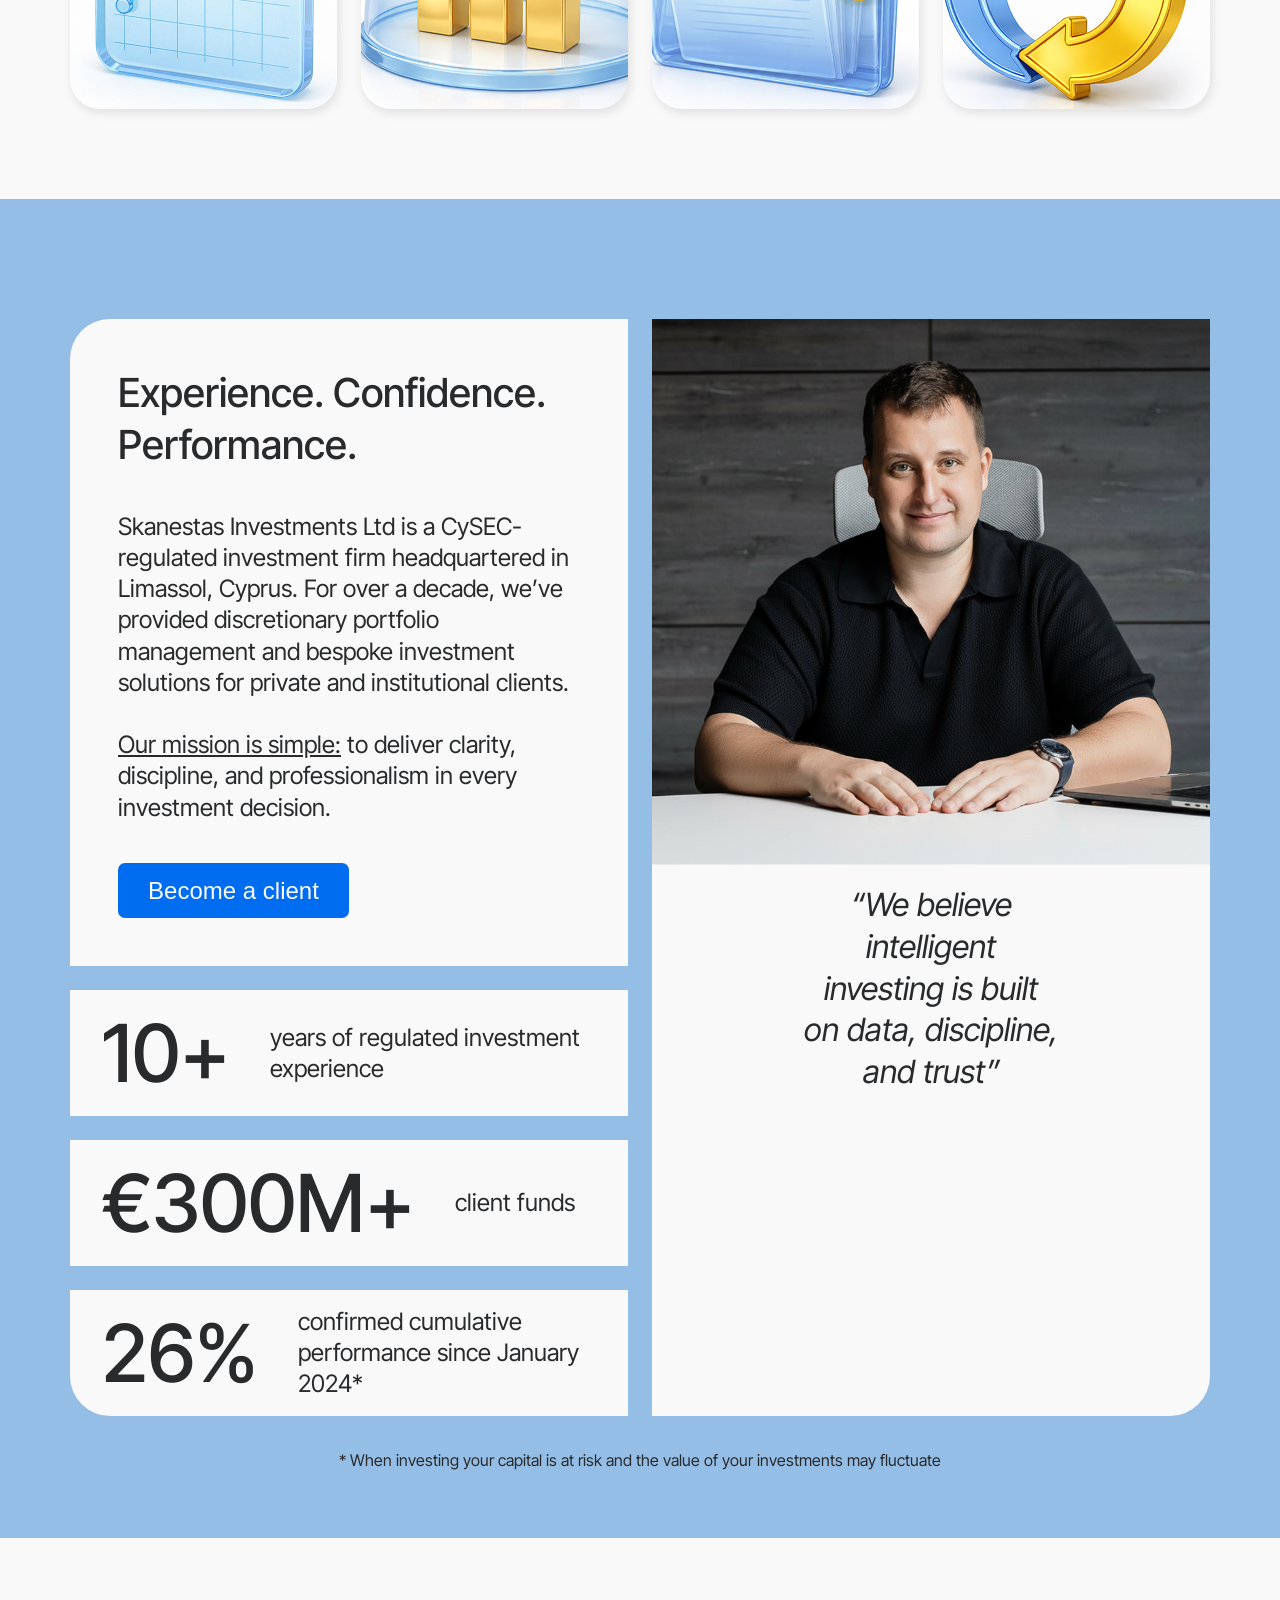
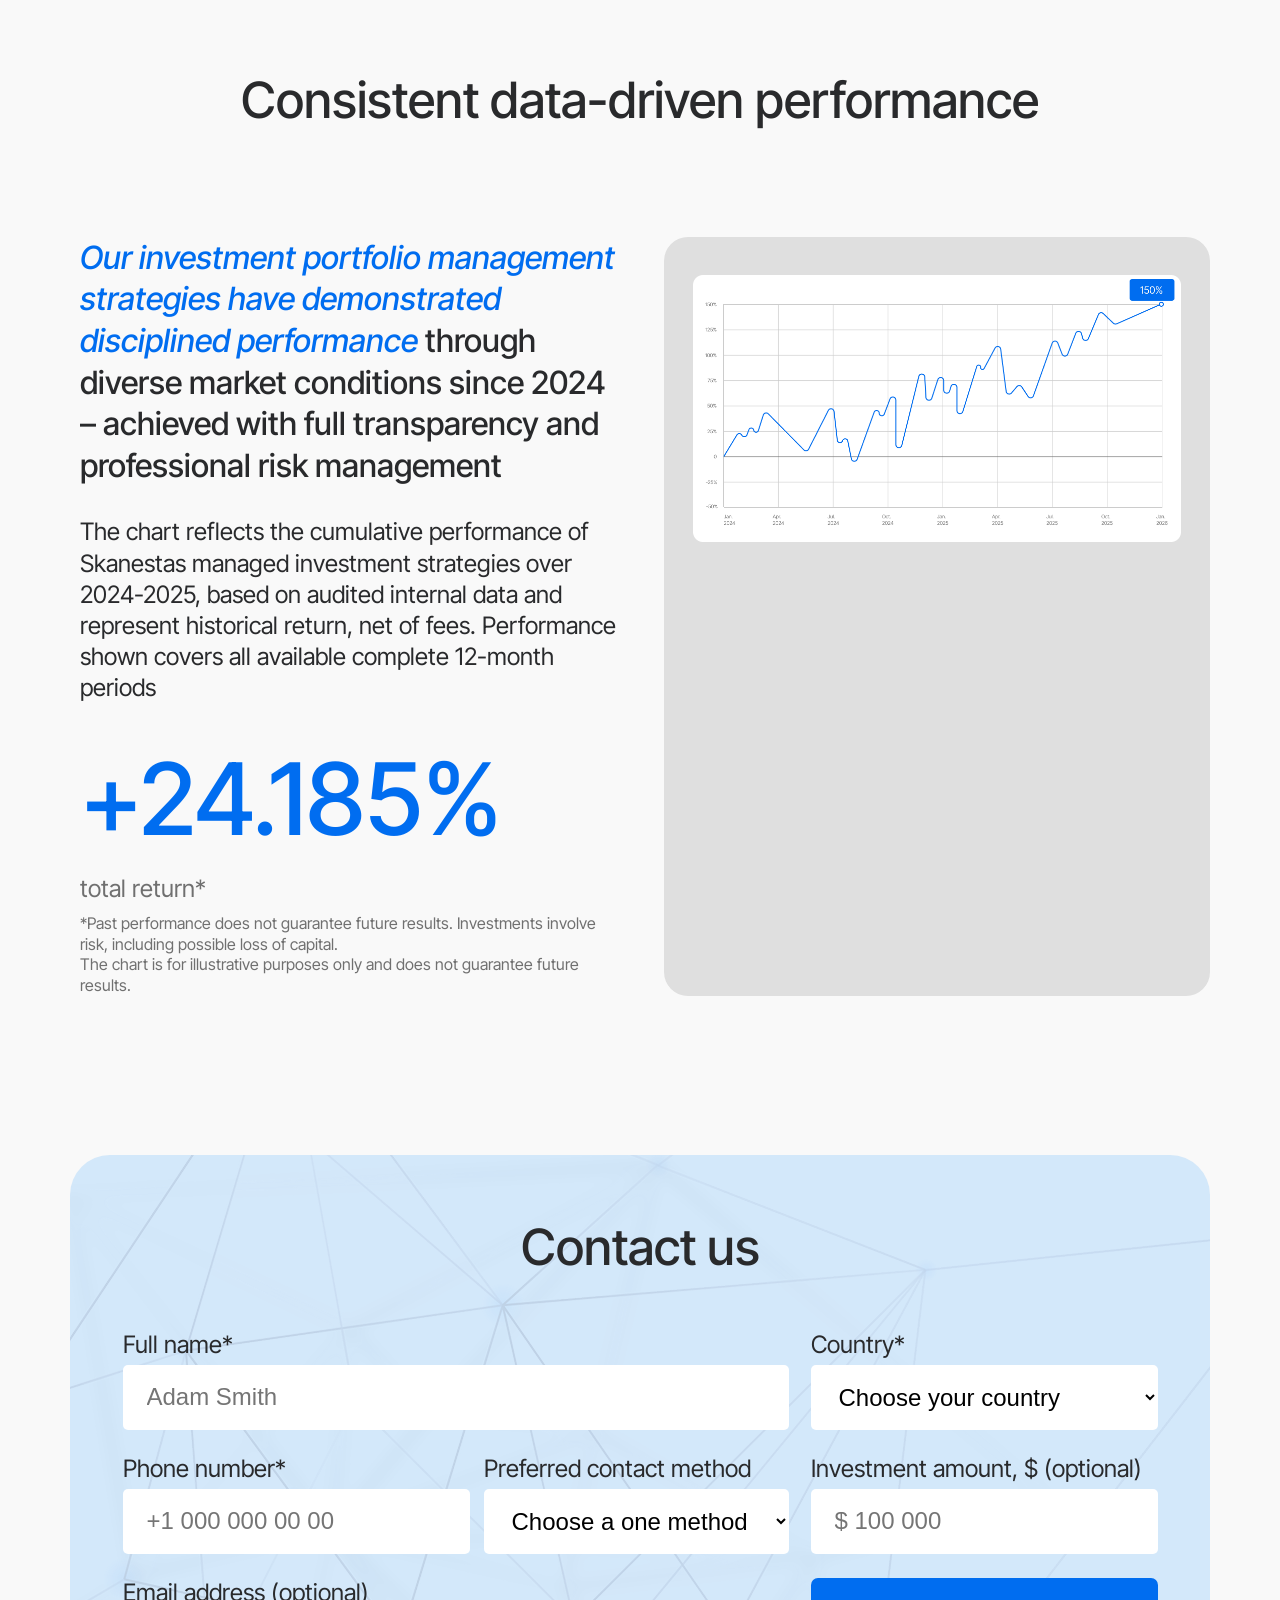
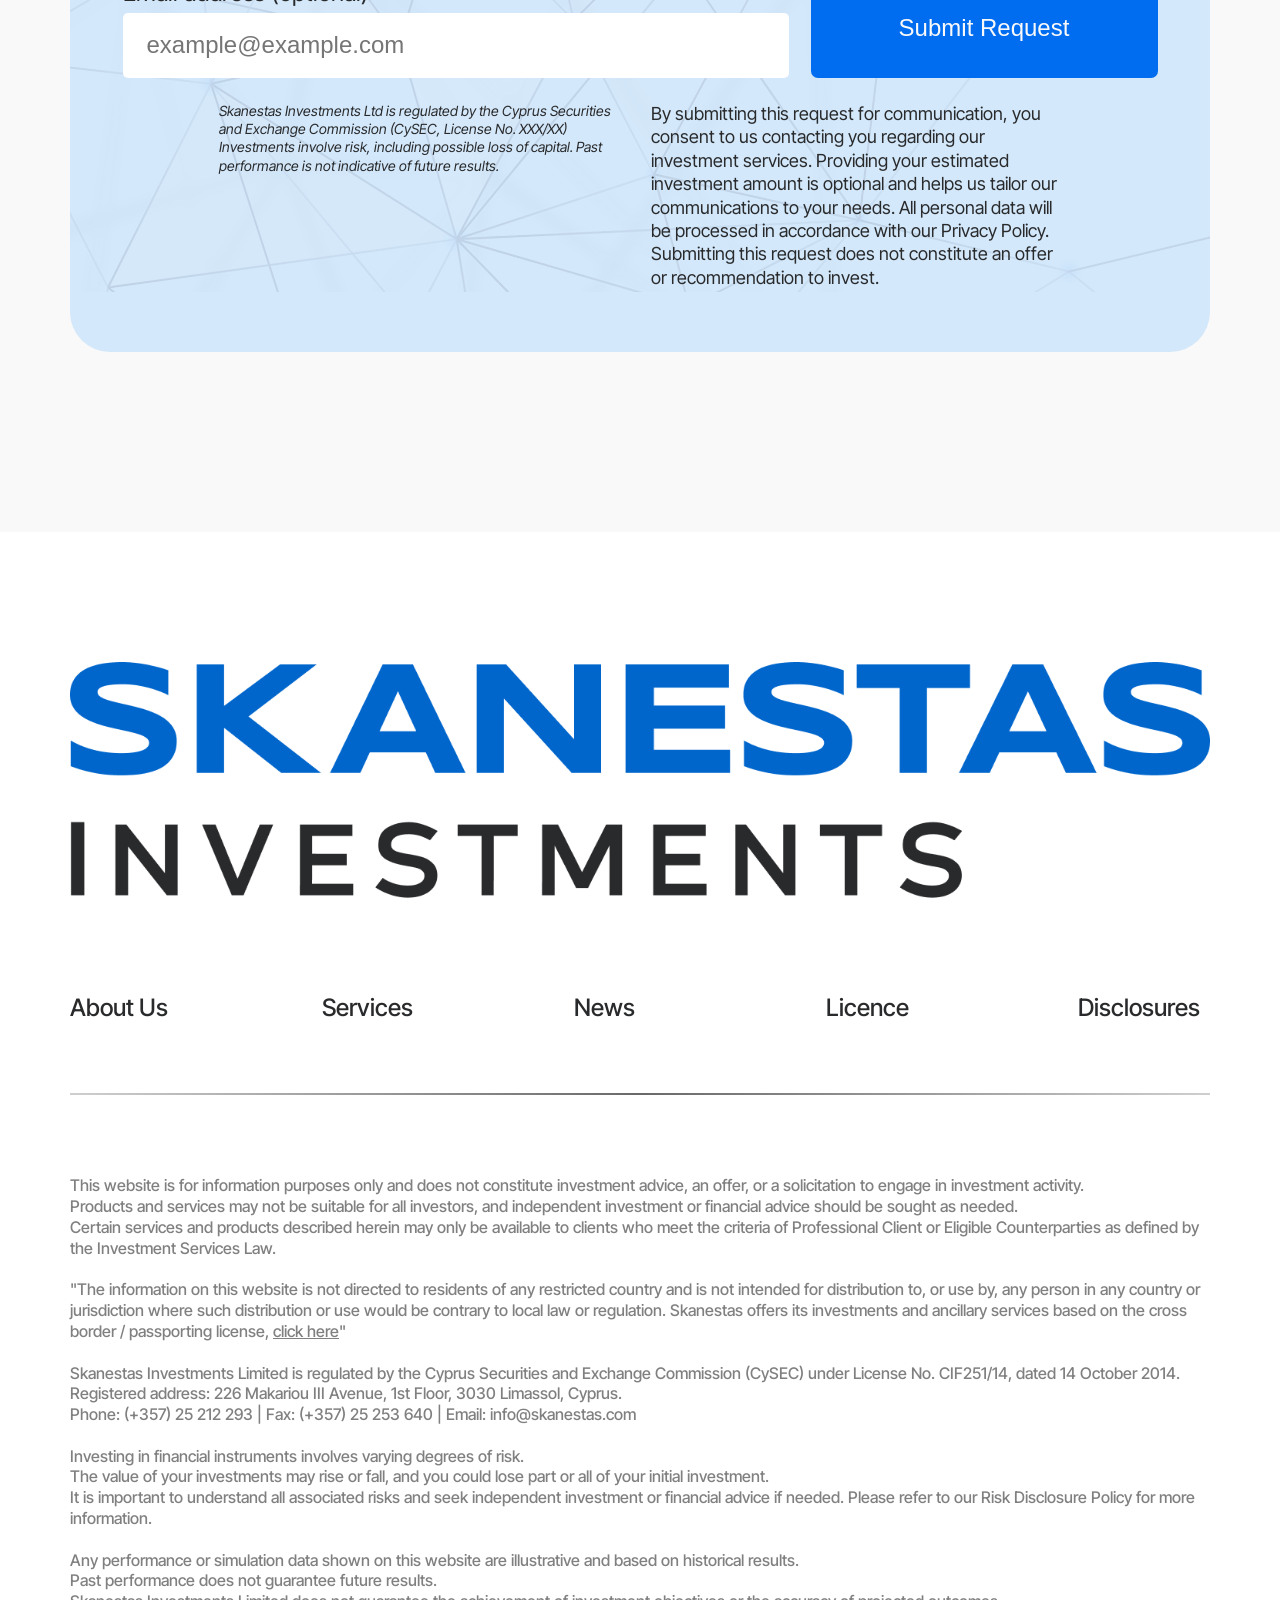
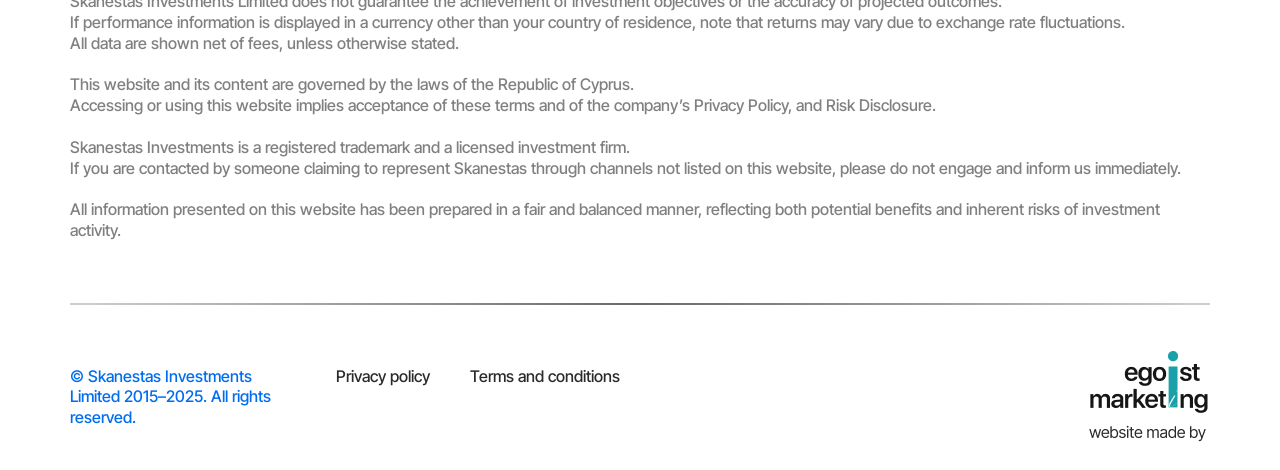
==== commit c6d08e25: "Доделать мелочи" ====
--- a/assets/index.html
+++ b/assets/index.html
@@ -30,8 +30,8 @@
                             <img src="./images/flags/usa.png" alt="ENG" width="30"> ENG
                         </div>
                         <div class="options">
-                            <div data-value="en"><img src="./images/flags/usa.png" width="20"> ENG</div>
-                            <div data-value="ru"><img src="./images/flags/usa.png" width="20"> RUS</div>
+                            <div data-value="en"><img src="./images/flags/usa.png" width="30"> ENG</div>
+                            <div data-value="ru"><img src="./images/flags/usa.png" width="30"> RUS</div>
                         </div>
                     </div>
                     <div class="become_client_block">
@@ -402,7 +402,7 @@
         <section class="contact_us">
             <div class="container">
                 <h2>Contact us</h2>
-                <form class="form">
+                <form class="form" id="form" name="form">
                     <div class="form-column-left">
                         <div class="form-group top">
                             <label>Full name*</label>
@@ -484,7 +484,7 @@
                     Investment Services Law.<br><br>
                     "The information on this website is not directed to residents of any restricted country and is not intended for distribution to,
                     or use by, any person in any country or jurisdiction where such distribution or use would be contrary to local law or regulation. Skanestas offers its
-                    investments and ancillary services based on the cross border / passporting license, <a href="#">click here</a>"<br>
+                    investments and ancillary services based on the cross border / passporting license, <a href="#">click here</a>"<br><br>
                     Skanestas Investments Limited is regulated by the Cyprus Securities and Exchange Commission (CySEC) under License No. CIF251/14, dated 14 October 2014.<br>
                     Registered address: 226 Makariou III Avenue, 1st Floor, 3030 Limassol, Cyprus.<br>
                     Phone: (+357) 25 212 293 | Fax: (+357) 25 253 640 | Email: info@skanestas.com<br><br>
@@ -506,6 +506,20 @@
                 </p>
             </div>
             <div class="linear double"></div>
+            <div class="copyright">
+                <div class="copyright_documents">
+                    <span>
+                        &copy; Skanestas Investments Limited 2015–2025. All rights reserved.
+                    </span>
+                    <ul>
+                        <li><a href="#">Privacy policy</a></li>
+                        <li><a href="#">Terms and conditions</a></li>
+                    </ul>
+                </div>
+                <div class="made_by">
+                    <img src="./images/made_by.png" alt="">
+                </div>
+            </div>
         </div>
     </footer>
 </div>
--- a/assets/css/style.css
+++ b/assets/css/style.css
@@ -74,9 +74,11 @@
 .custom__block {
     display: flex;
     justify-content: flex-end;
+    align-items: center;
 }
 
 .custom-select {
+    position: relative;
     display: flex;
     justify-content: center;
     align-items: center;
@@ -87,12 +89,27 @@
 
 .selected {
     display: flex;
-    padding: 5px 10px;
+    padding: 10px;
     border: 1px solid #ccc;
     border-radius: 5px;
     flex-direction: row;
     align-items: center;
     height: 40px;
+    position: relative;
+}
+
+.selected::after {
+    content: "";
+    display: inline-block;
+    width: 0;
+    height: 0;
+    margin-left: 8px;
+    border-left: 6px solid transparent;
+    border-right: 6px solid transparent;
+    border-top: 8px solid #333;
+    position: relative;
+    top: 20%;
+    transform: translateY(-50%);
 }
 
 .selected img {
@@ -100,15 +117,25 @@
 }
 
 .options {
-  position: absolute;
-  top: 100%;
-  left: 0;
-  right: 0;
-  border: 1px solid #ccc;
-  border-radius: 5px;
-  display: none;
-  background: white;
-  z-index: 10;
+    position: absolute;
+    top: 100%;
+    left: 0;
+    right: 0;
+    border: 1px solid #ccc;
+    border-radius: 5px;
+    display: none;
+    background: white;
+    z-index: 10;
+    max-height: 200px;
+    overflow-y: auto;
+}
+
+.options img {
+    margin-right: 5px;
+}
+
+.custom-select.open .options {
+  display: block;
 }
 
 .options div {
@@ -860,6 +887,15 @@
     background-color: #F9F9F9;
 }
 
+.img_slogan {
+    max-width: 878px;
+    height: auto;
+}
+
+.img_slogan img {
+    width: 100%;
+}
+
 .slogan {
     display: flex;
 }
@@ -963,6 +999,7 @@
 }
 
 .management_strategies_graphic {
+    max-width: 968px;
     background-color: #DFDFDF;
     border: none;
     border-radius: 24px;
@@ -970,7 +1007,7 @@
 }
 
 .management_strategies_graphic img {
-    max-width: 968px;
+    width: 100%;
     height: auto;
 }
 
@@ -1004,7 +1041,7 @@
 }
 
 .form {
-    width: 100%;
+    max-width: 1482px;
     display: grid;
     gap: 22px;
     grid-template-columns: 1fr 1fr;
@@ -1076,21 +1113,6 @@
     font-size: 1.5rem;
     font-weight: 400;
     cursor: pointer;
-}
-
-/* адаптив */
-@media (max-width: 768px) {
-    .form-row {
-        grid-template-columns: 1fr;
-    }
-
-    .form-row:nth-child(2) {
-        grid-template-columns: 1fr;
-    }
-
-    .form-row:last-child {
-        grid-template-columns: 1fr;
-    }
 }
 
 .contact_us-description {
@@ -1176,7 +1198,6 @@
 
 .information_purpose p, a {
     font-weight: 500;
-    font-style: Medium;
     font-size: 1rem;
     line-height: 130%;
     letter-spacing: 0%;
@@ -1190,4 +1211,65 @@
 
 .double {
     margin: 62px 0 46px;
+}
+
+.copyright {
+    margin: 11px 0 0;
+    display: grid;
+    gap: 40px;
+    grid-template-columns: 1fr 1fr;
+}
+
+.copyright_documents {
+    display: grid;
+    gap: 40px;
+    grid-auto-flow: column;
+    align-content: center;
+}
+
+.copyright_documents ul {
+    list-style: none;
+    display: grid;
+    gap: 40px;
+    grid-auto-flow: column;
+    justify-items: center;
+}
+
+.copyright_documents ul li a {
+    text-decoration: none;
+    font-weight: 500;
+    font-size: 1rem;
+    line-height: 130%;
+    letter-spacing: 0%;
+    color: #292A2C;
+}
+
+.copyright_documents span {
+    font-weight: 500;
+    font-size: 1rem;
+    line-height: 130%;
+    letter-spacing: 0%;
+    color: #006DF0;
+    max-width: 457px;
+}
+
+.made_by {
+    width: 100%;
+    height: auto;
+    display: flex;
+    justify-content: flex-end;
+}
+
+.made_by img {
+    max-width: 121px;
+    height: auto;
+}
+
+
+/* Media */
+
+@media (max-width: 768px) {
+    .form {
+        grid-template-columns: 1fr;
+    }
 }
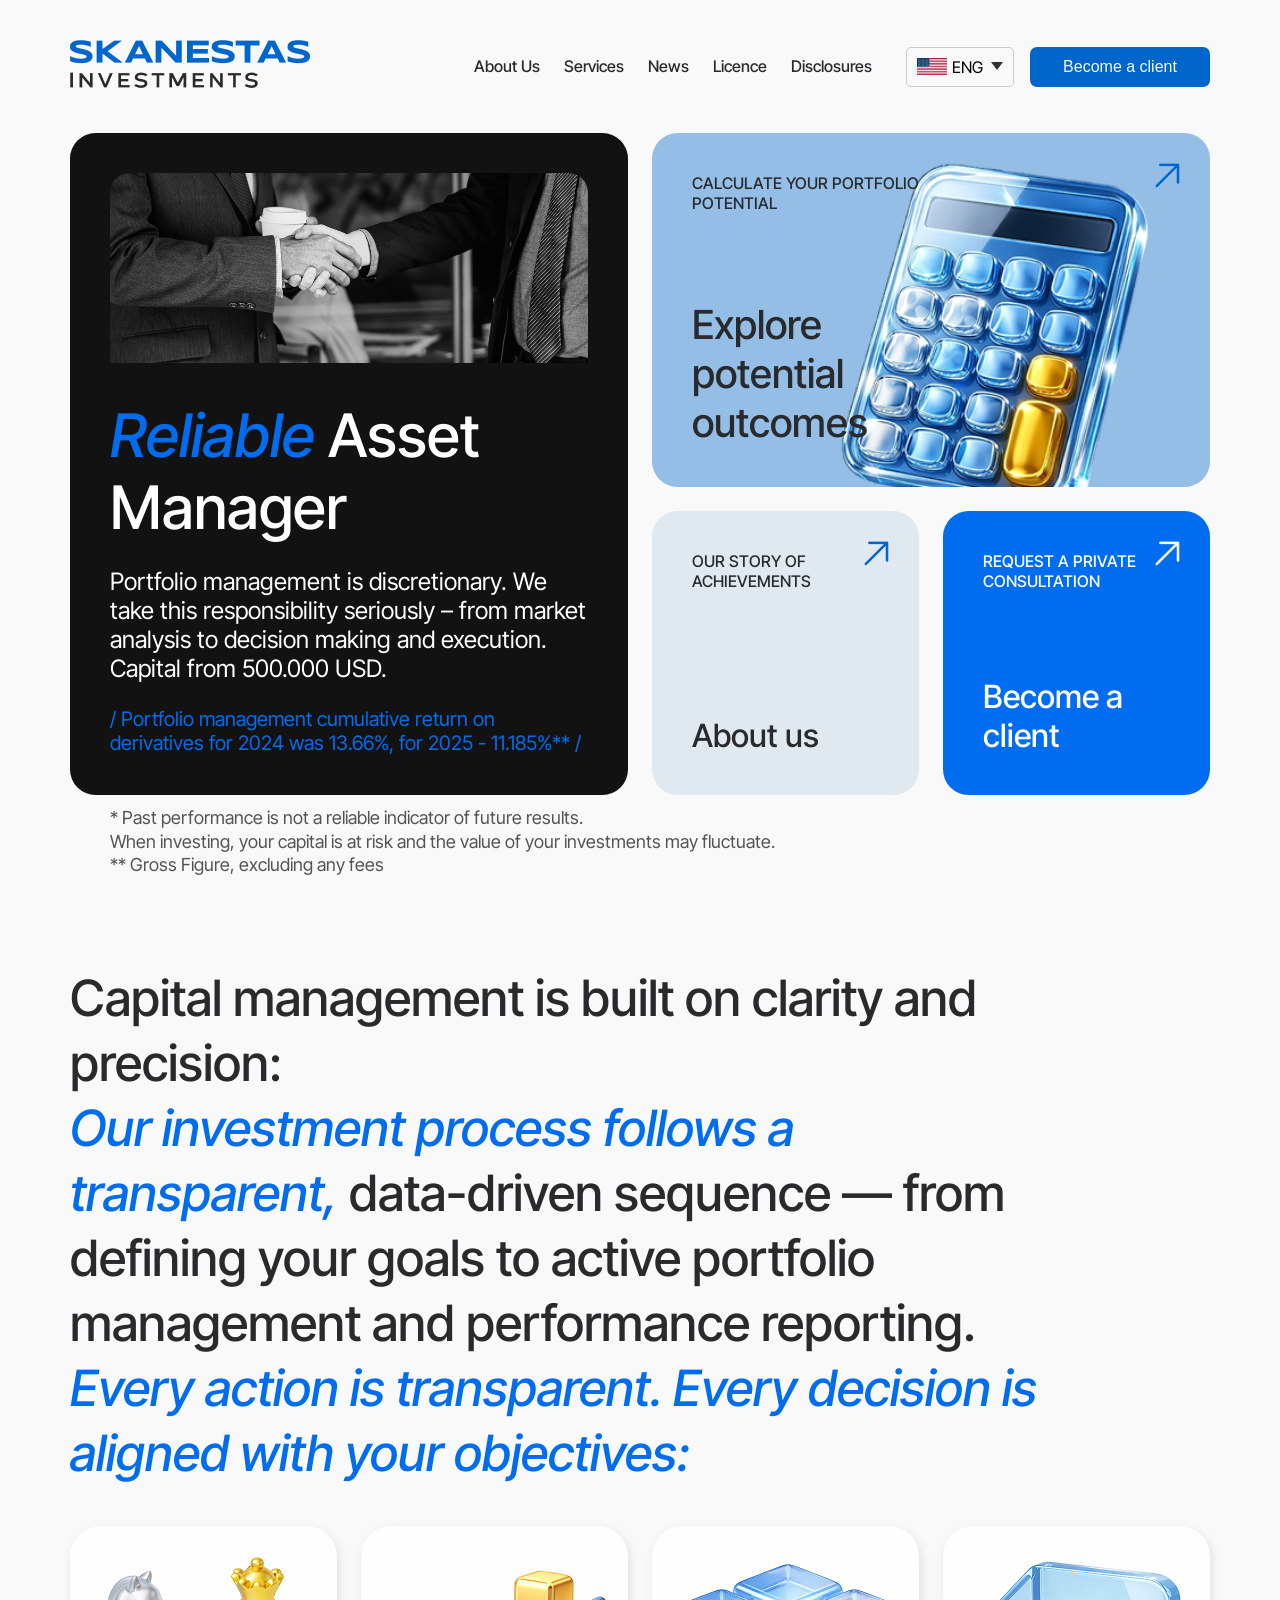
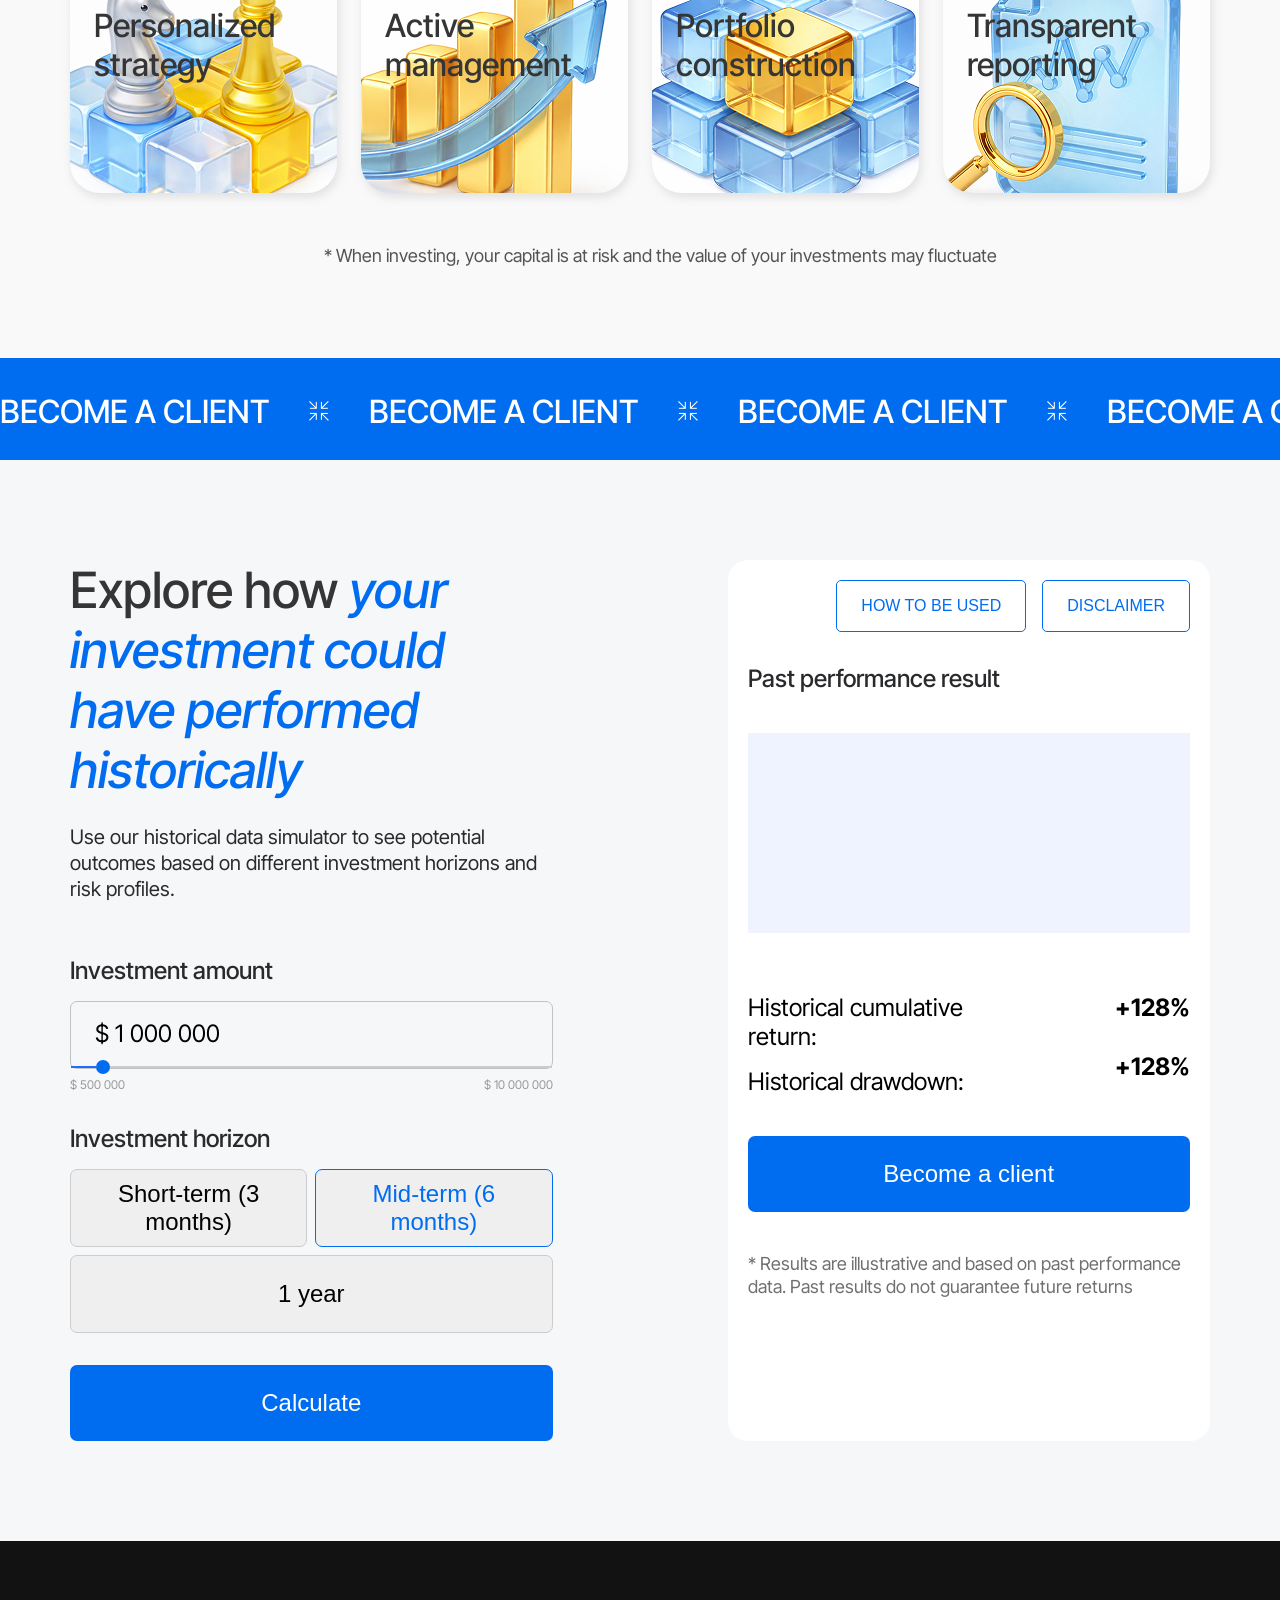
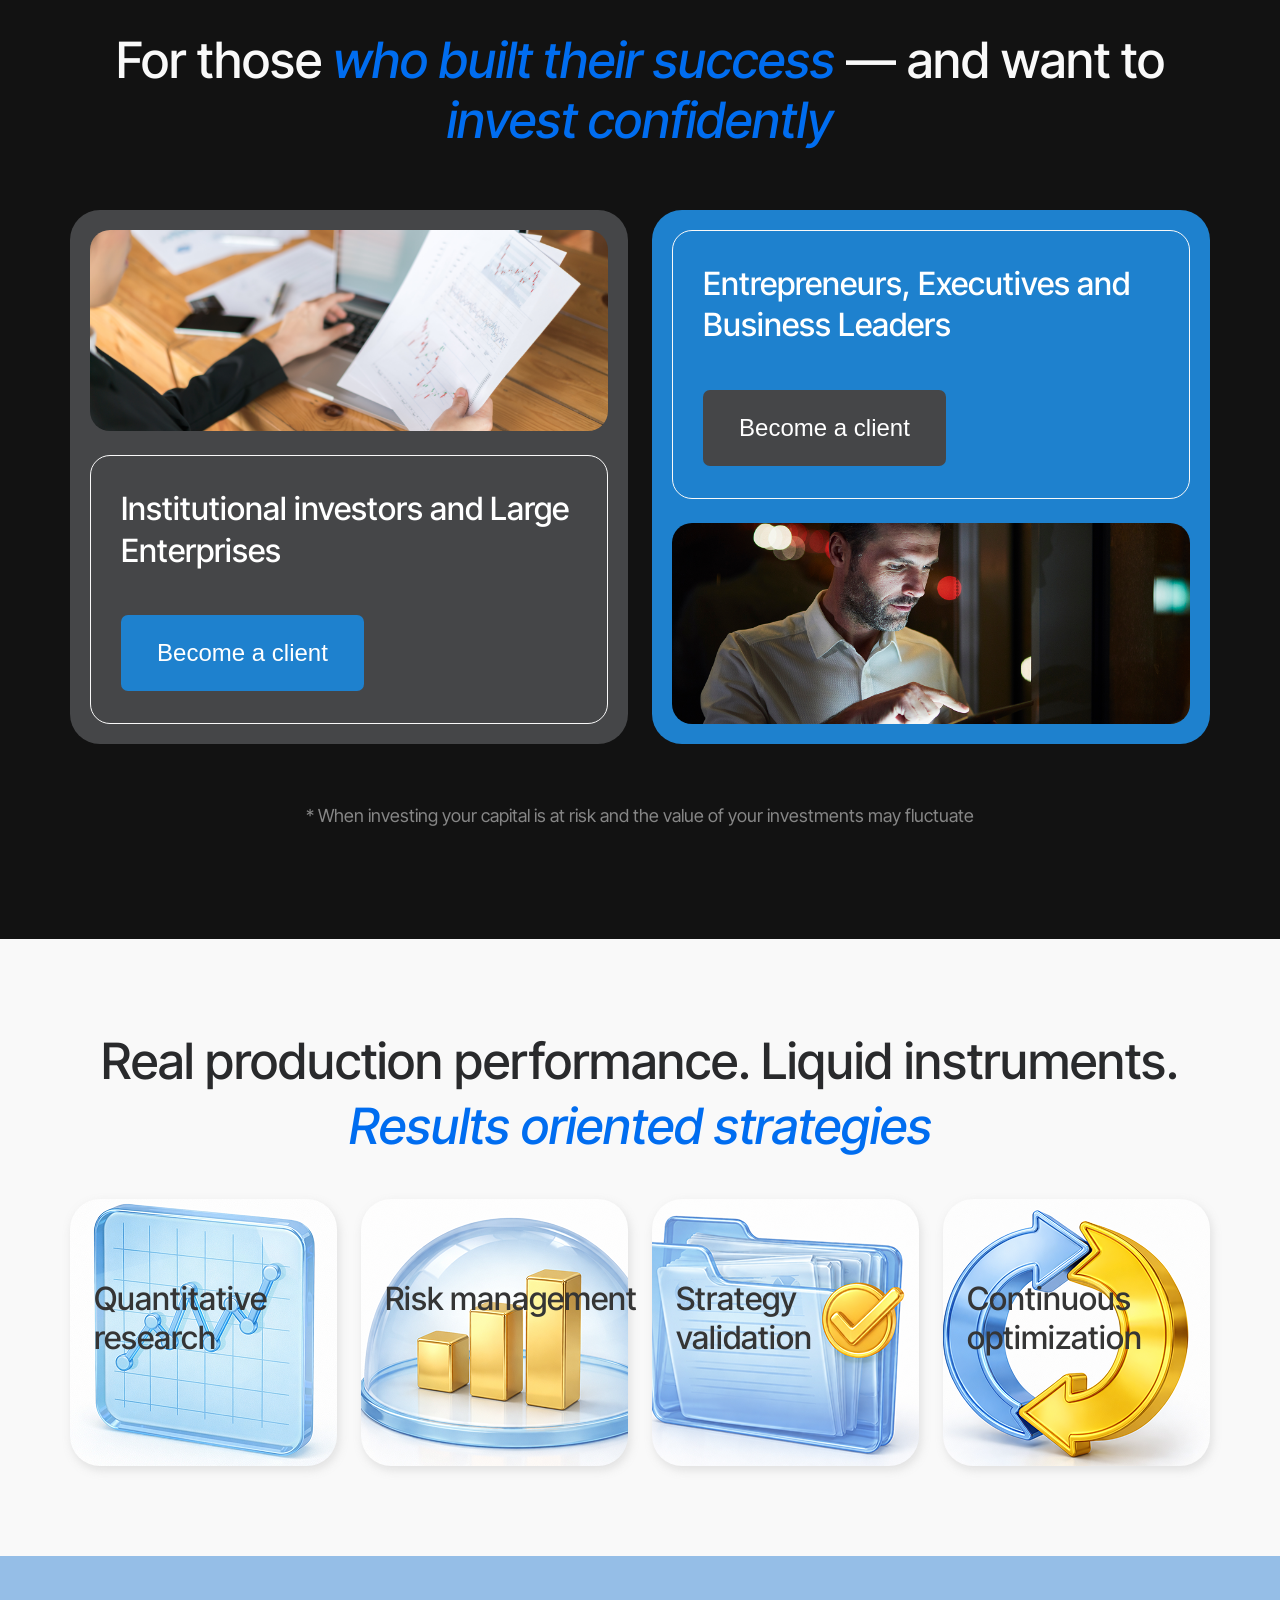
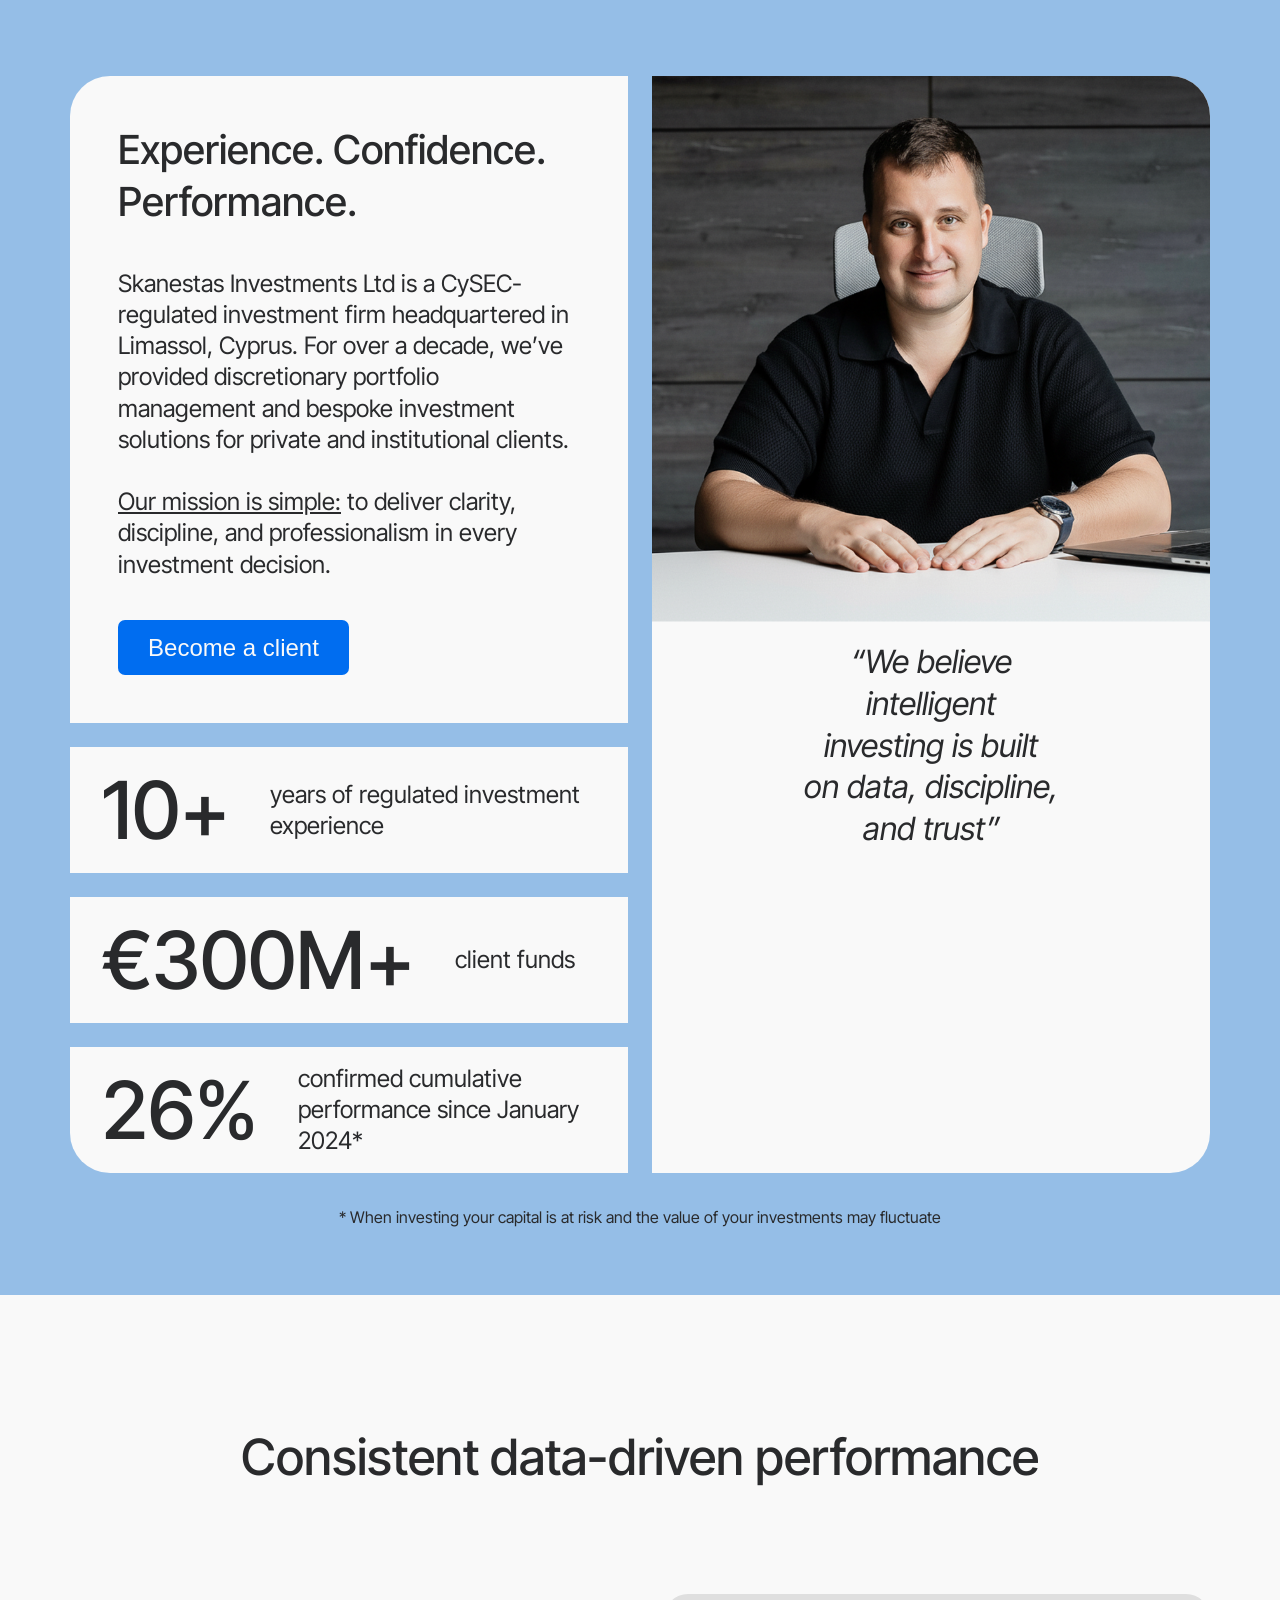
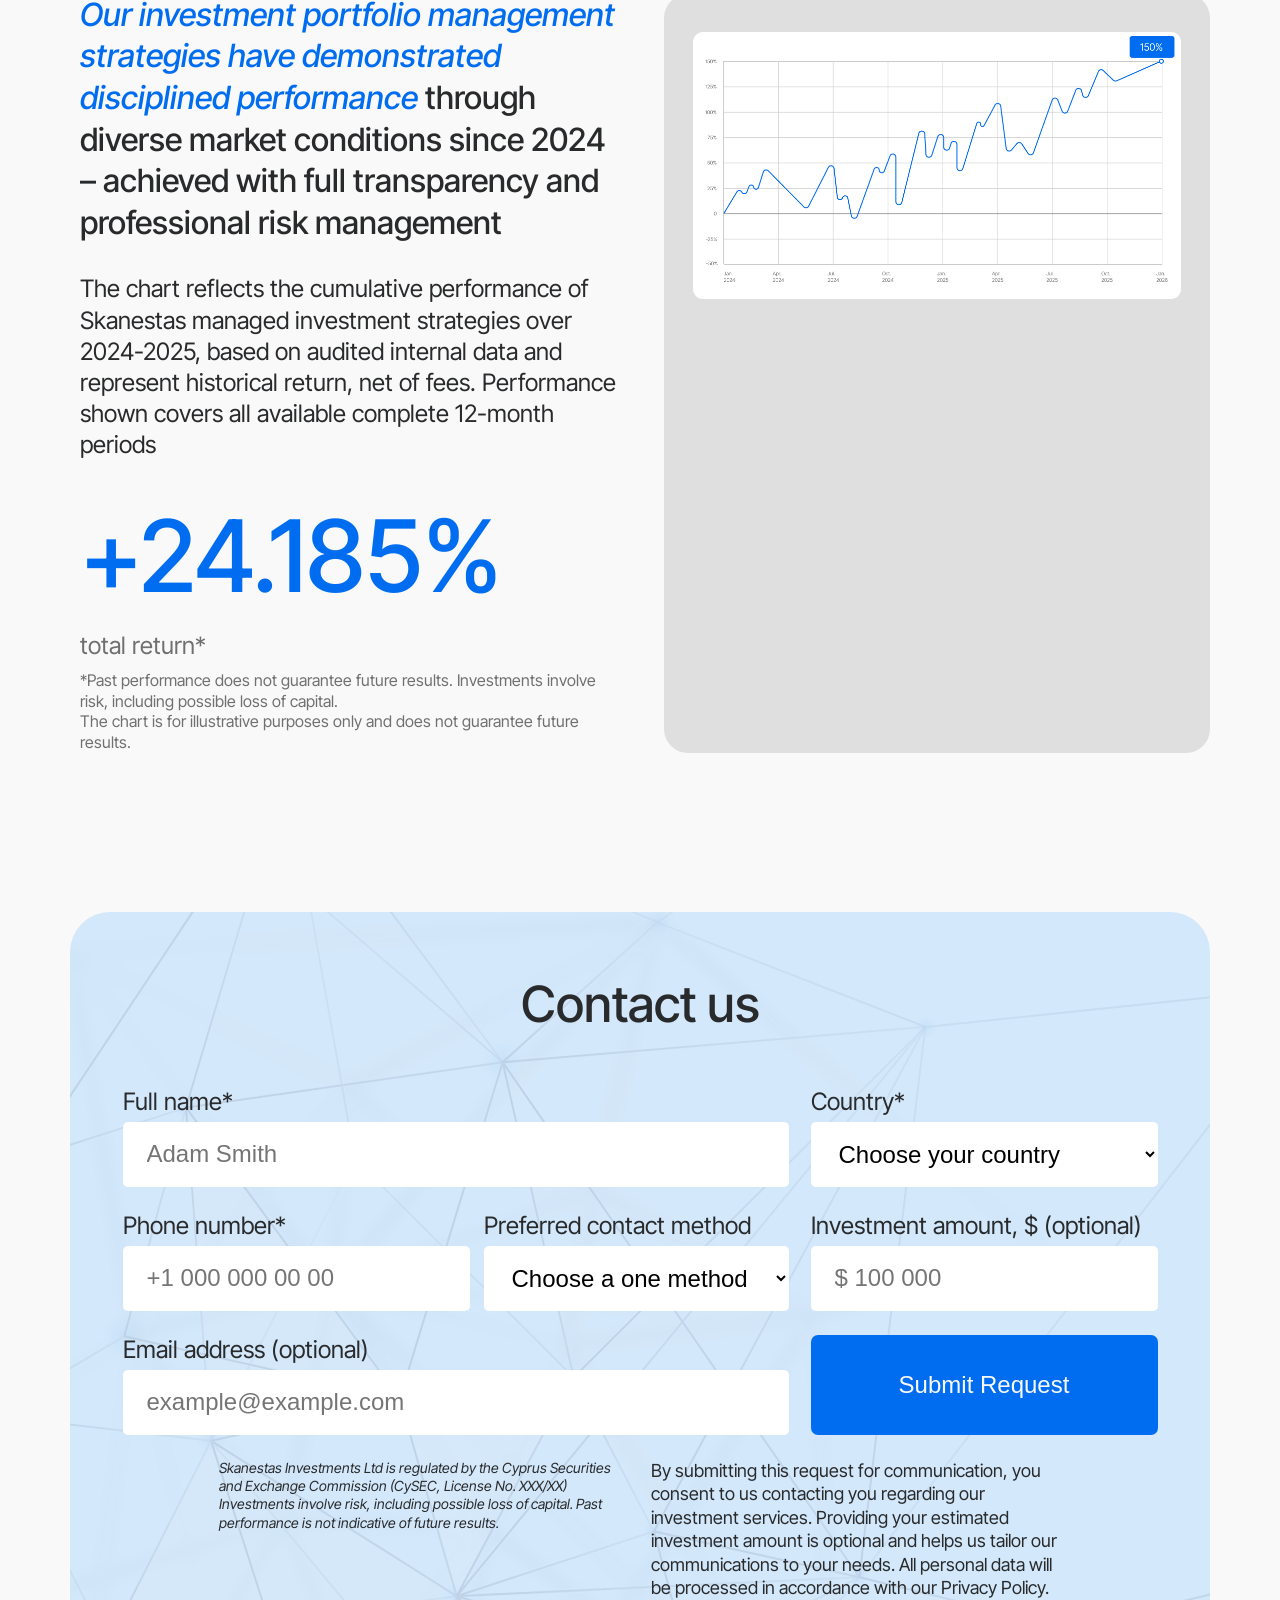
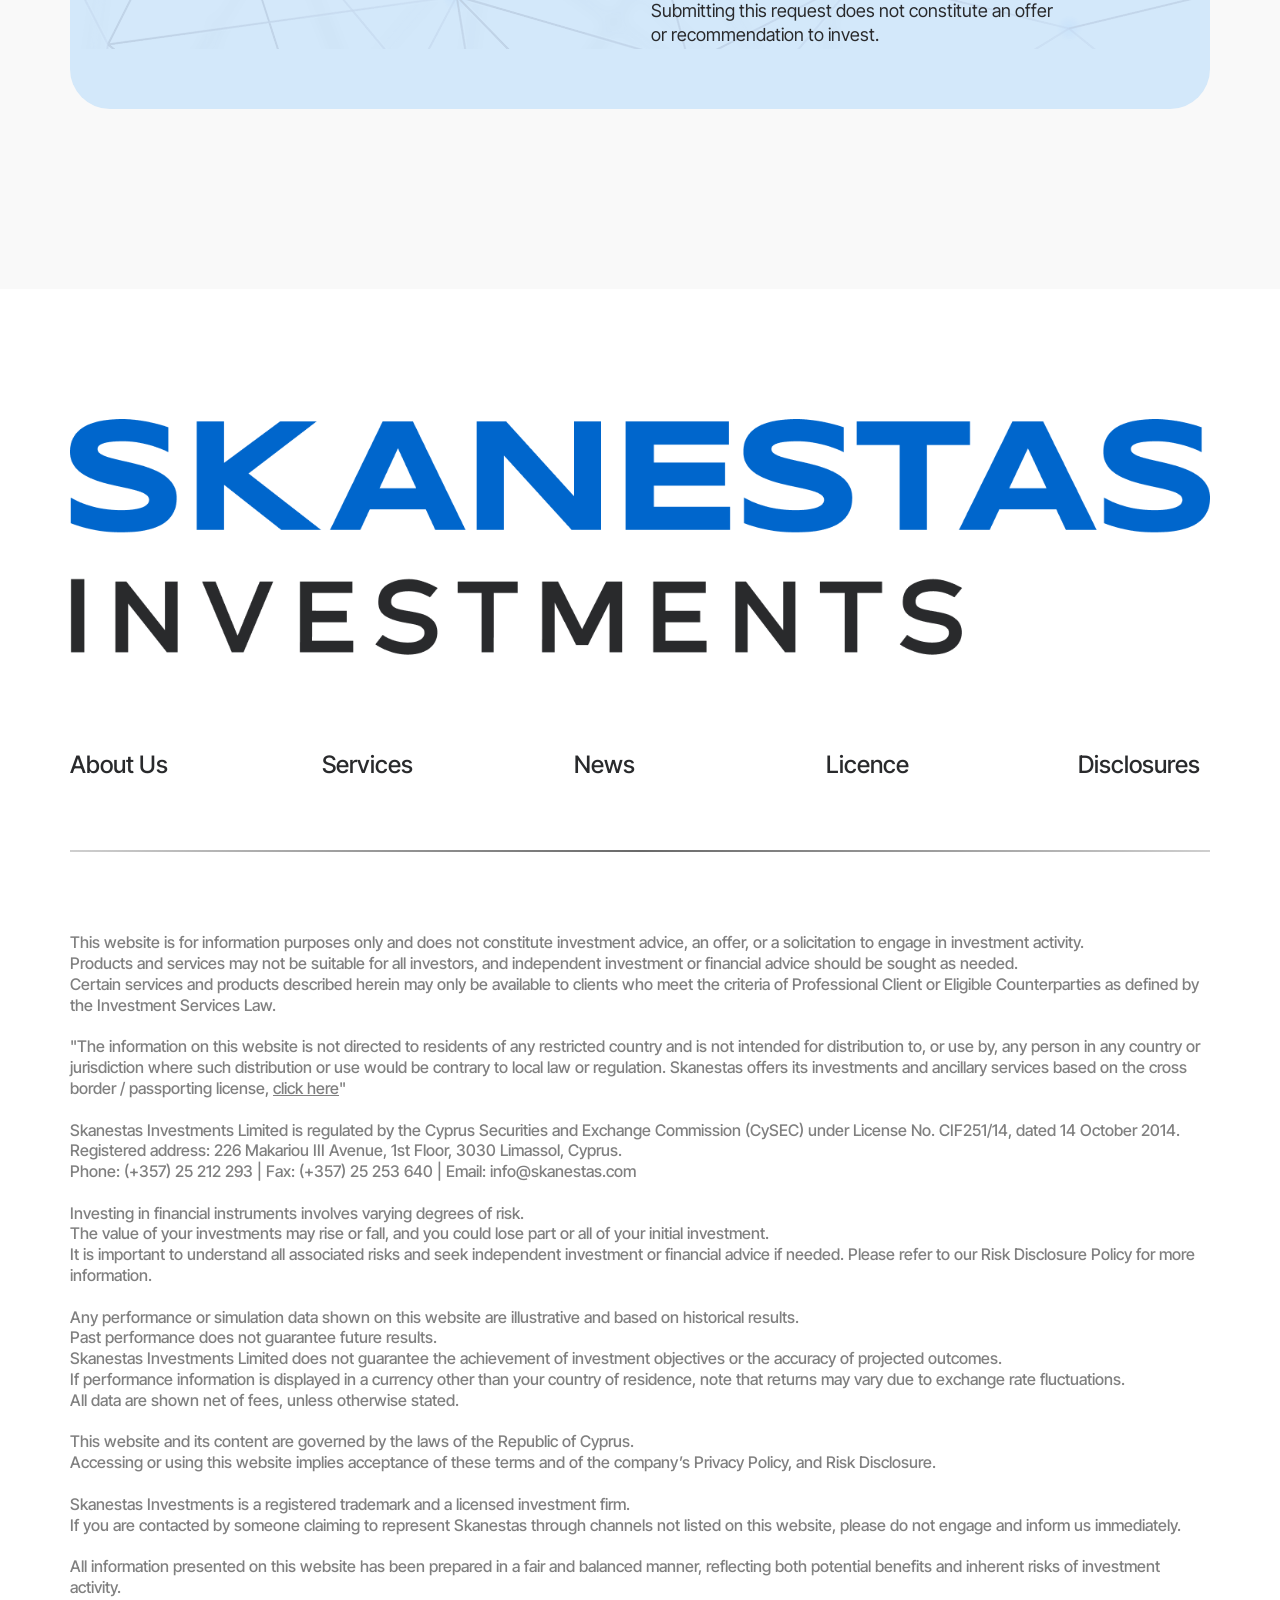
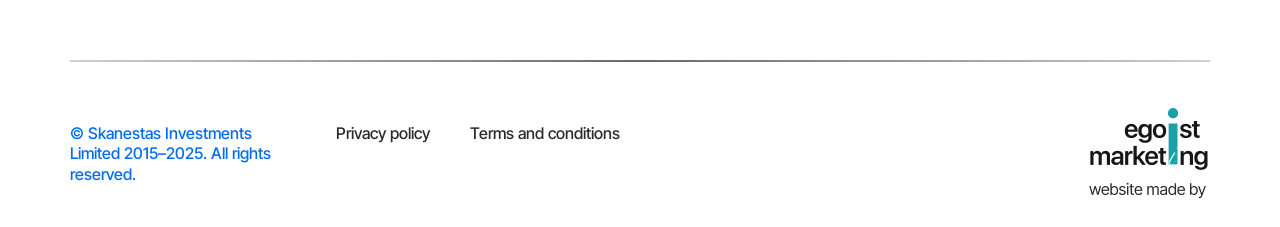
==== commit 863493dc: "Внесены новые поправки по шаблону Figma" ====
--- a/assets/index.html
+++ b/assets/index.html
@@ -31,7 +31,7 @@
                         </div>
                         <div class="options">
                             <div data-value="en"><img src="./images/flags/usa.png" width="30"> ENG</div>
-                            <div data-value="ru"><img src="./images/flags/usa.png" width="30"> RUS</div>
+                            <div data-value="ru"><img src="./images/flags/russia.png" width="30"> RUS</div>
                         </div>
                     </div>
                     <div class="become_client_block">
@@ -224,6 +224,10 @@
 
                     <!-- CENTER -->
                     <div class="performance-explorer__center">
+                        <div class="performance-explorer-btn">
+                            <button>how to BE used</button>
+                            <button>disclaimer</button>
+                        </div>
                         <p class="performance-explorer__chart-title">Past performance result</p>
 
                         <div class="performance-explorer__chart"></div>
@@ -247,7 +251,7 @@
                     </div>
 
                     <!-- RIGHT -->
-                    <div class="performance-explorer__right">
+                    <!-- <div class="performance-explorer__right">
                         <div class="performance-explorer__info">
                             <h4>How to use</h4>
                             <p>
@@ -261,7 +265,7 @@
                                 Results are illustrative and based on simulated past performance data using historical statistical information from the trading on [derivatives] performed under the portfolio management service of the Company. Data is shown for the 12-month period of 2025, which reflects the full period for which comparable data are available. Figures are shown net of any costs, fees or applicable taxes. Results are presented in USD currency; returns may increase or decrease due to currency fluctuations. Past results do not guarantee future returns and are not a reliable indicator of future performance.
                             </p>
                         </div>
-                    </div>
+                    </div> -->
                 </div>
             </div>
         </section>
--- a/assets/css/style.css
+++ b/assets/css/style.css
@@ -235,6 +235,10 @@
     grid-template-columns: 1fr 1fr;
     grid-column: 1 / 3;
     background-color: #95BEE7;
+    background-image: url(../images/calc.png);
+    background-repeat: no-repeat;
+    background-position: bottom right 5%;
+    background-size: contain;
 }
 
 .about_us {
@@ -261,12 +265,6 @@
 .section_title h2 {
     font-size: 2.5rem;
     font-weight: 500;
-}
-
-.calc {
-    background-image: url(../images/calc.png);
-    background-repeat: no-repeat;
-    background-position: bottom right;
 }
 
 .arrow_top_right {
@@ -428,6 +426,8 @@
     gap: 40px;
     white-space: nowrap;
     animation: scroll 40s linear infinite;
+    align-items: center;
+    justify-content: center;
 }
 
 .ticker__move span {
@@ -435,6 +435,11 @@
     font-weight: 500;
     font-size: 2rem;
     text-transform: uppercase;
+}
+
+.ticker__move img {
+    max-width: 48px;
+    max-height: 48px;
 }
 
 .ticker__arrow {
@@ -463,8 +468,8 @@
 
 .performance-explorer__grid {
     display: grid;
-    grid-template-columns: 1.6fr 1.3fr 1fr;
-    gap: 24px;
+    grid-template-columns: 1fr 1fr;
+    gap: 175px;
     align-items: stretch;
 }
 
@@ -588,6 +593,30 @@
     border-radius: 20px;
 }
 
+.performance-explorer-btn {
+    display: flex;
+    justify-content: flex-end;
+    align-items: center;
+}
+
+.performance-explorer-btn button {
+    max-width: 220px;
+    max-height: 60px;
+    padding: 16px 24px;
+    text-transform: uppercase;
+    color: #006DF0;
+    font-size: 1rem;
+    font-weight: 500;
+    background-color: #fff;
+    border: 1px solid #006DF0;
+    border-radius: 5px;
+    cursor: pointer;
+}
+
+.performance-explorer-btn button:last-child {
+    margin-left: 16px;
+}
+
 .performance-explorer__chart-title {
     font-weight: 500;
     font-size: 1.5rem;
@@ -883,7 +912,7 @@
 }
 
 .experience_confidence_performance_img {
-    border-radius: 0 40px 40px 0;
+    border-radius: 40px 40px 40px 0;
     background-color: #F9F9F9;
 }
 
@@ -894,6 +923,7 @@
 
 .img_slogan img {
     width: 100%;
+    border-radius: 0 40px 0 0;
 }
 
 .slogan {
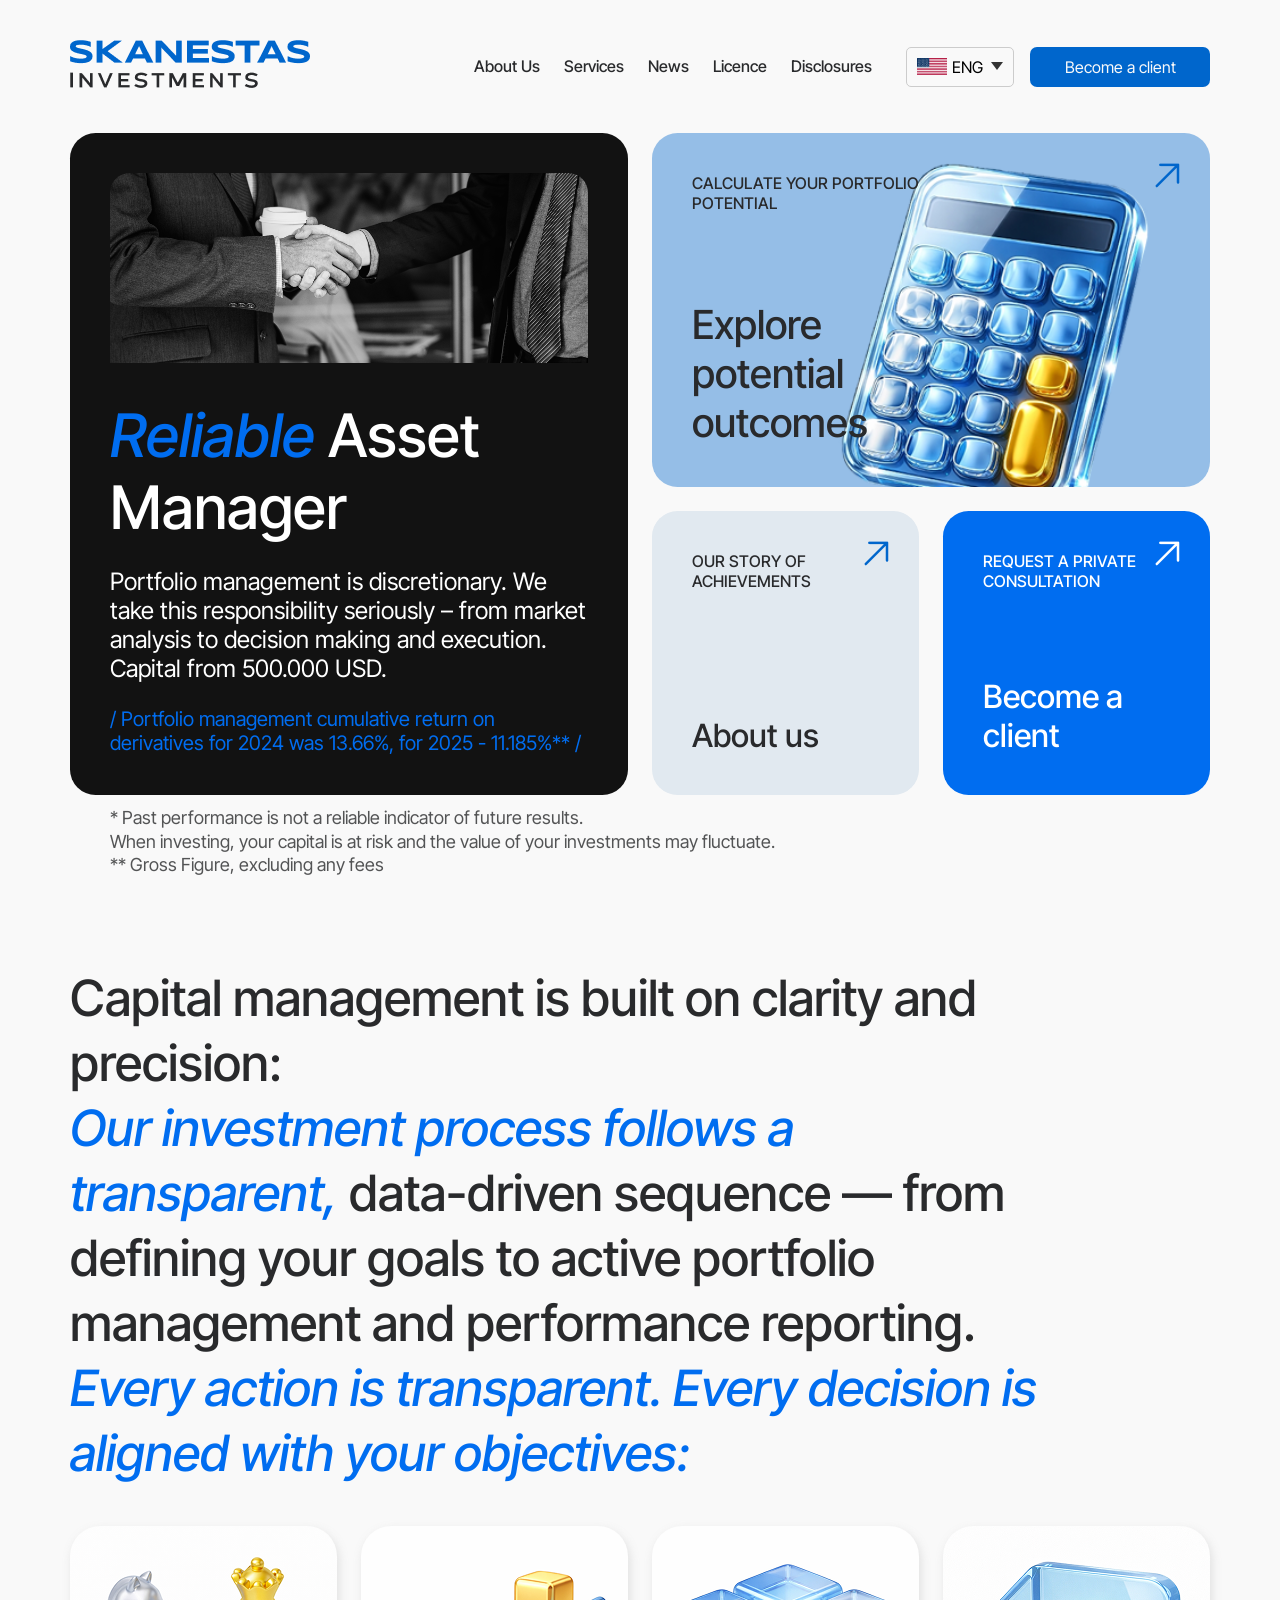
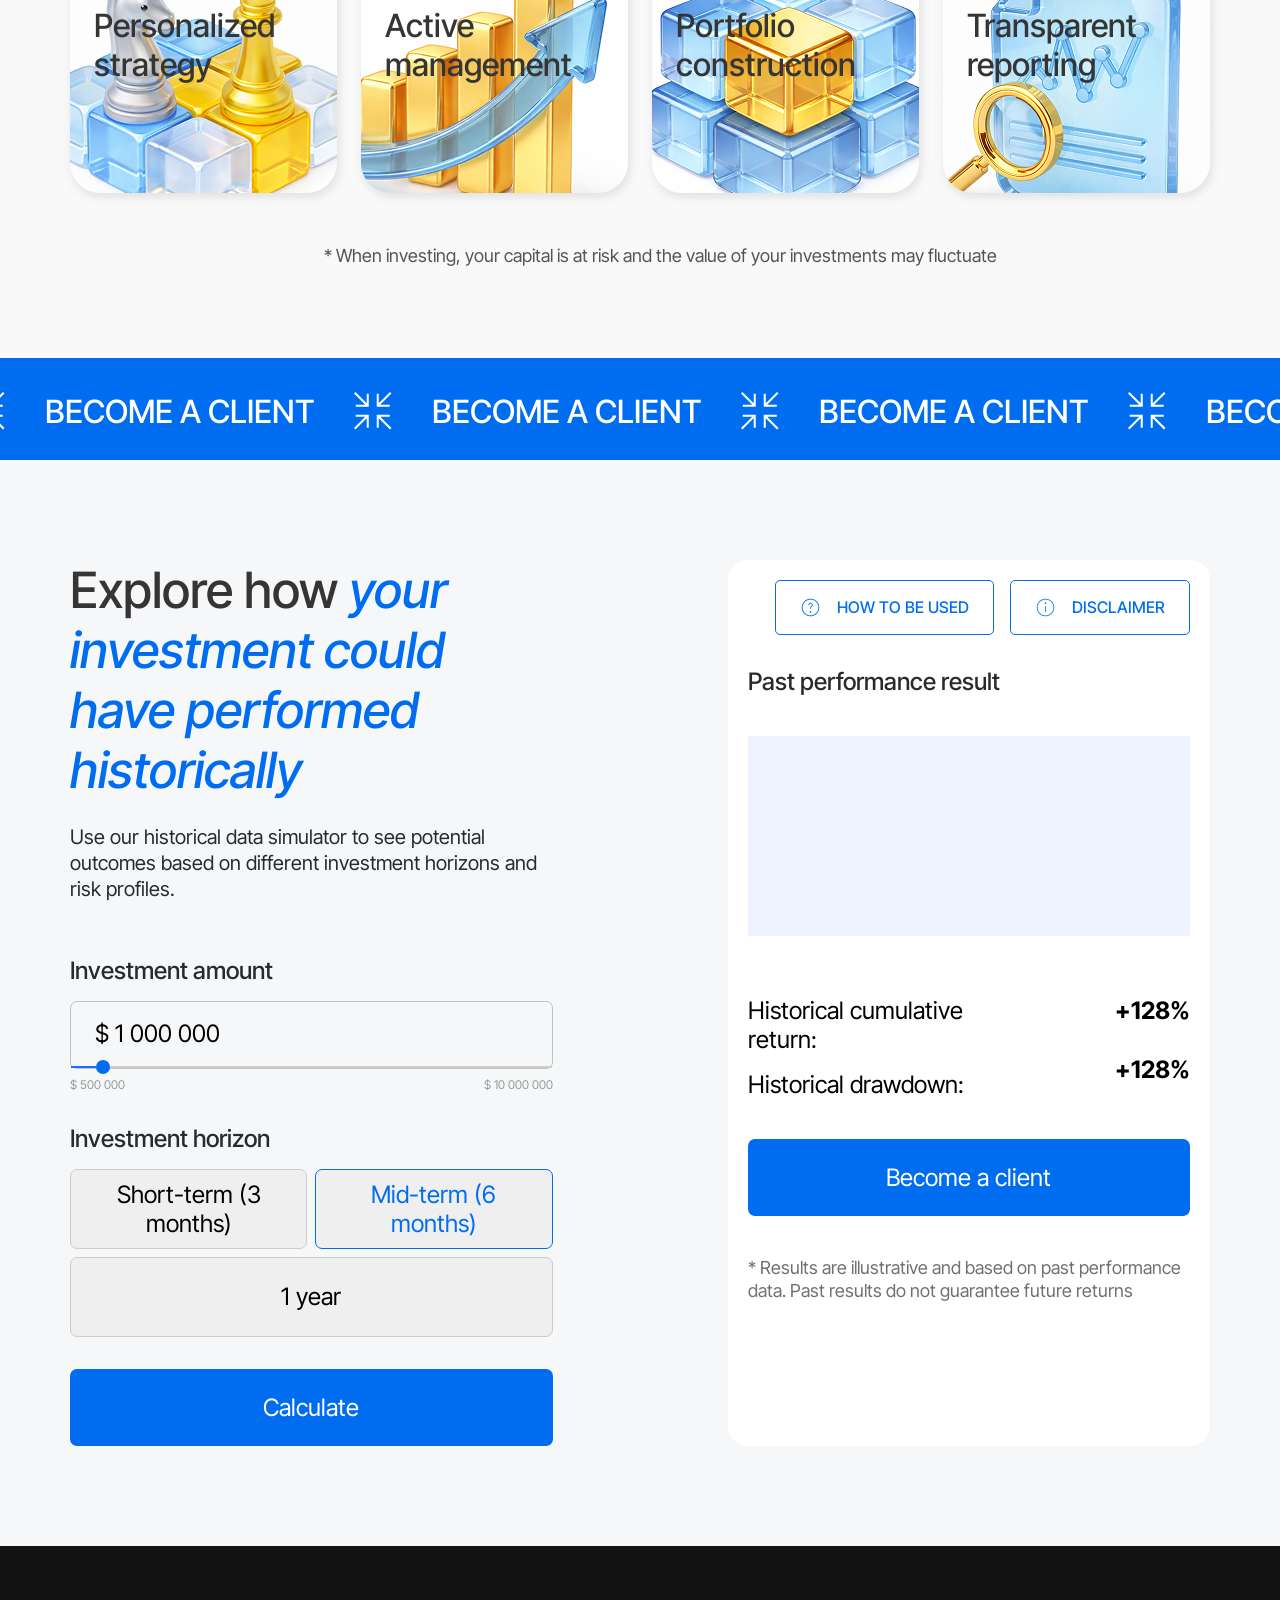
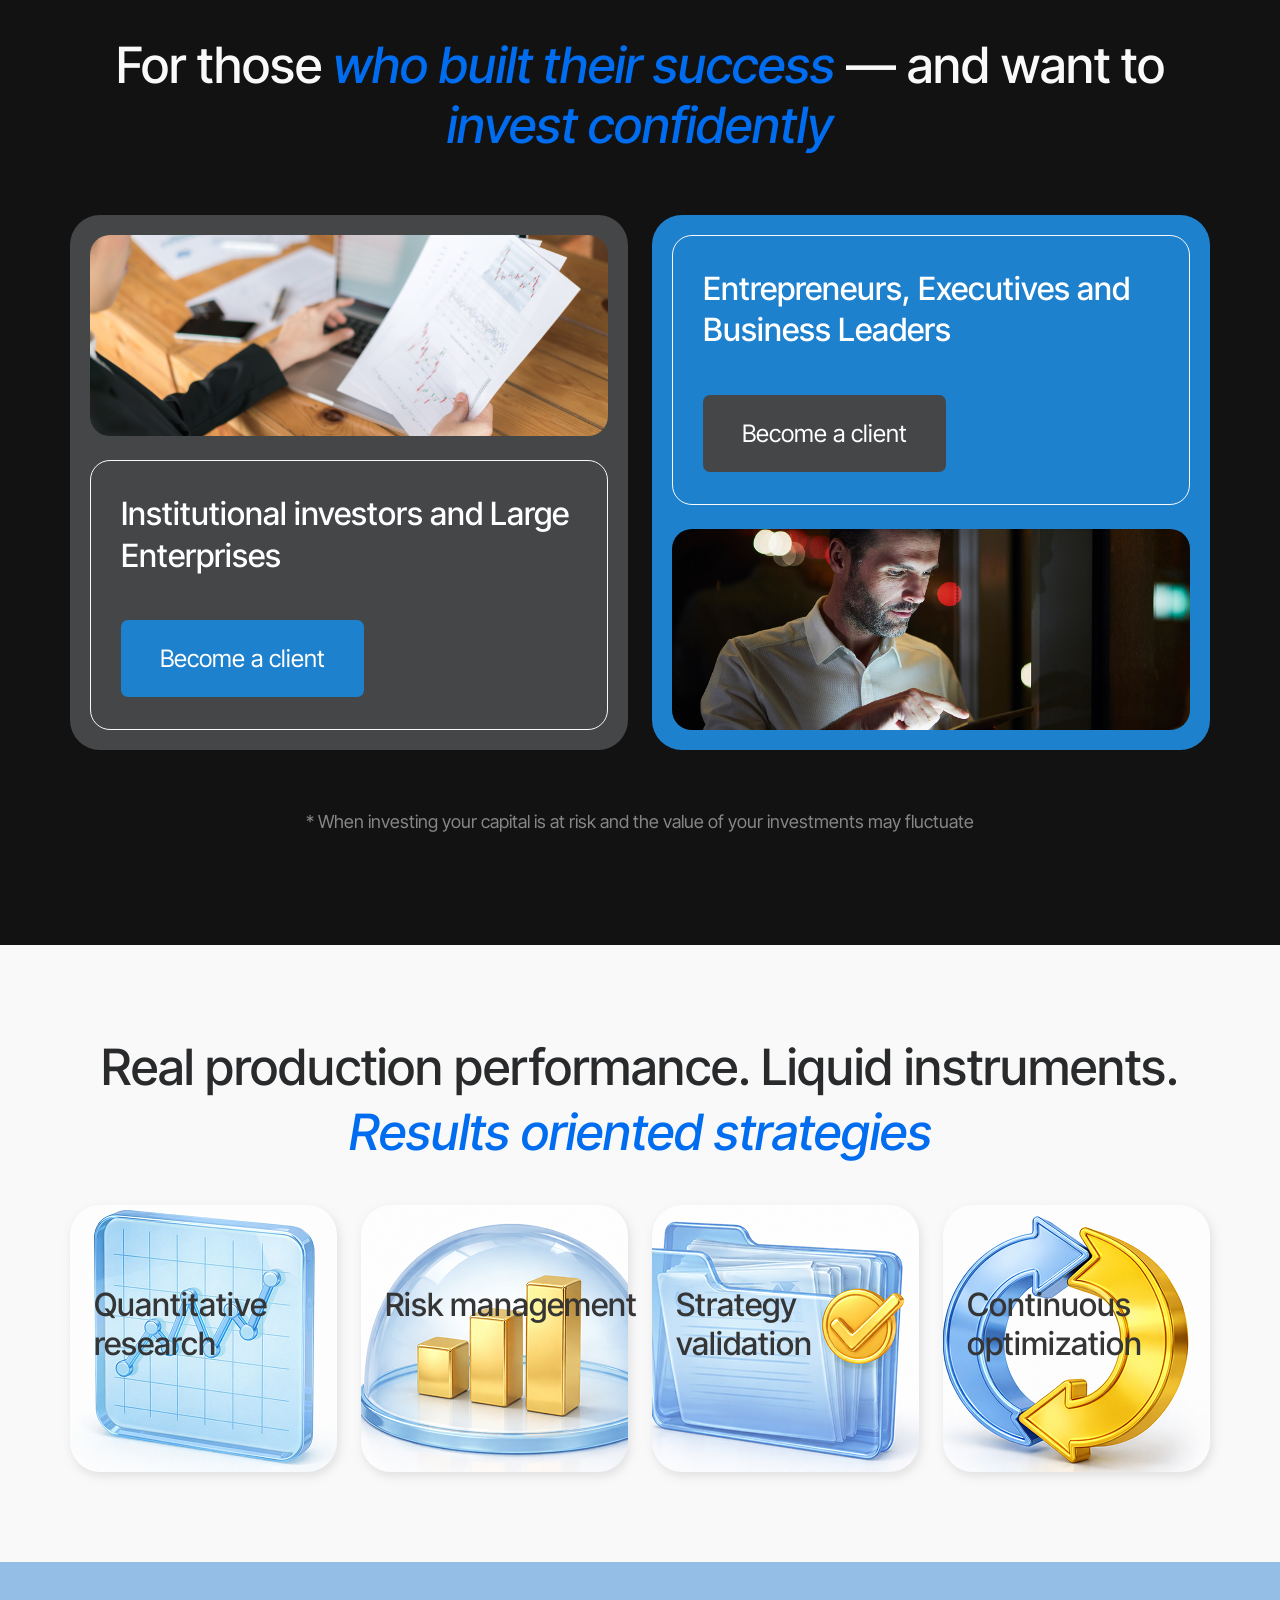
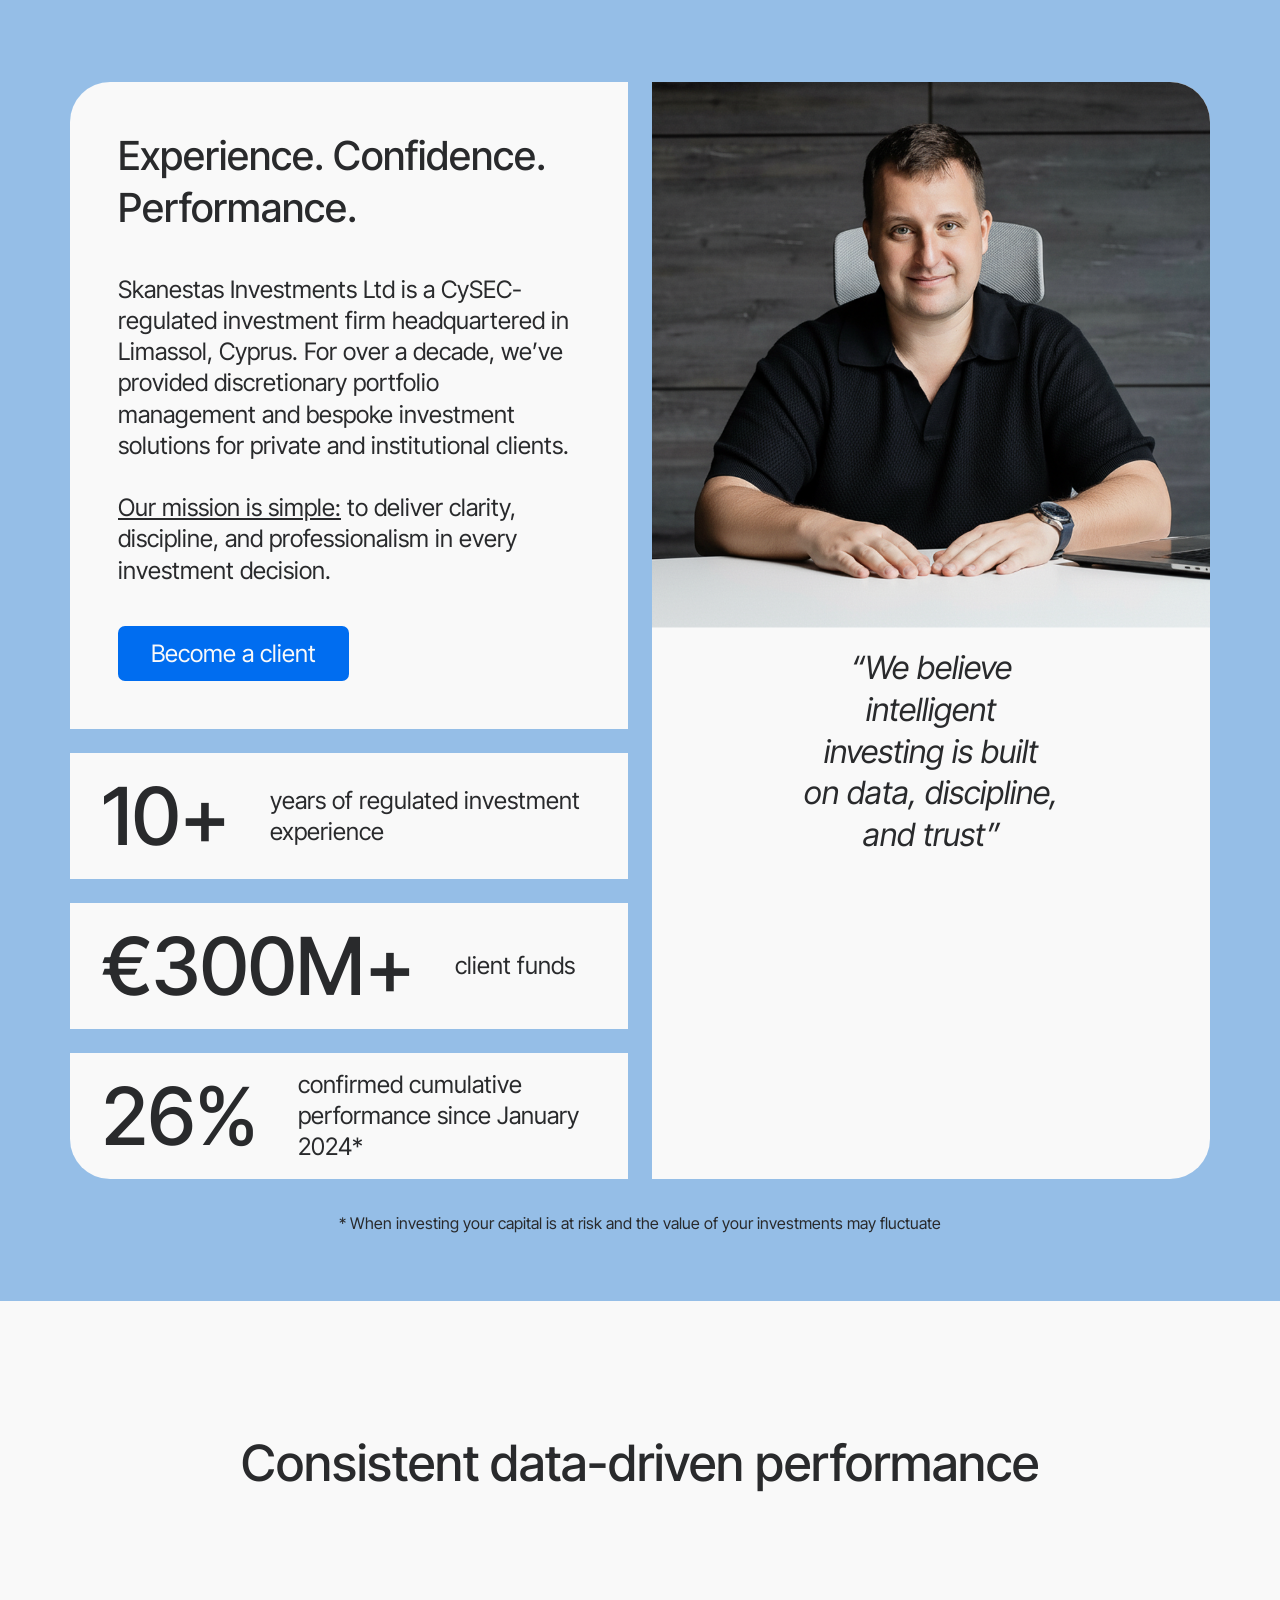
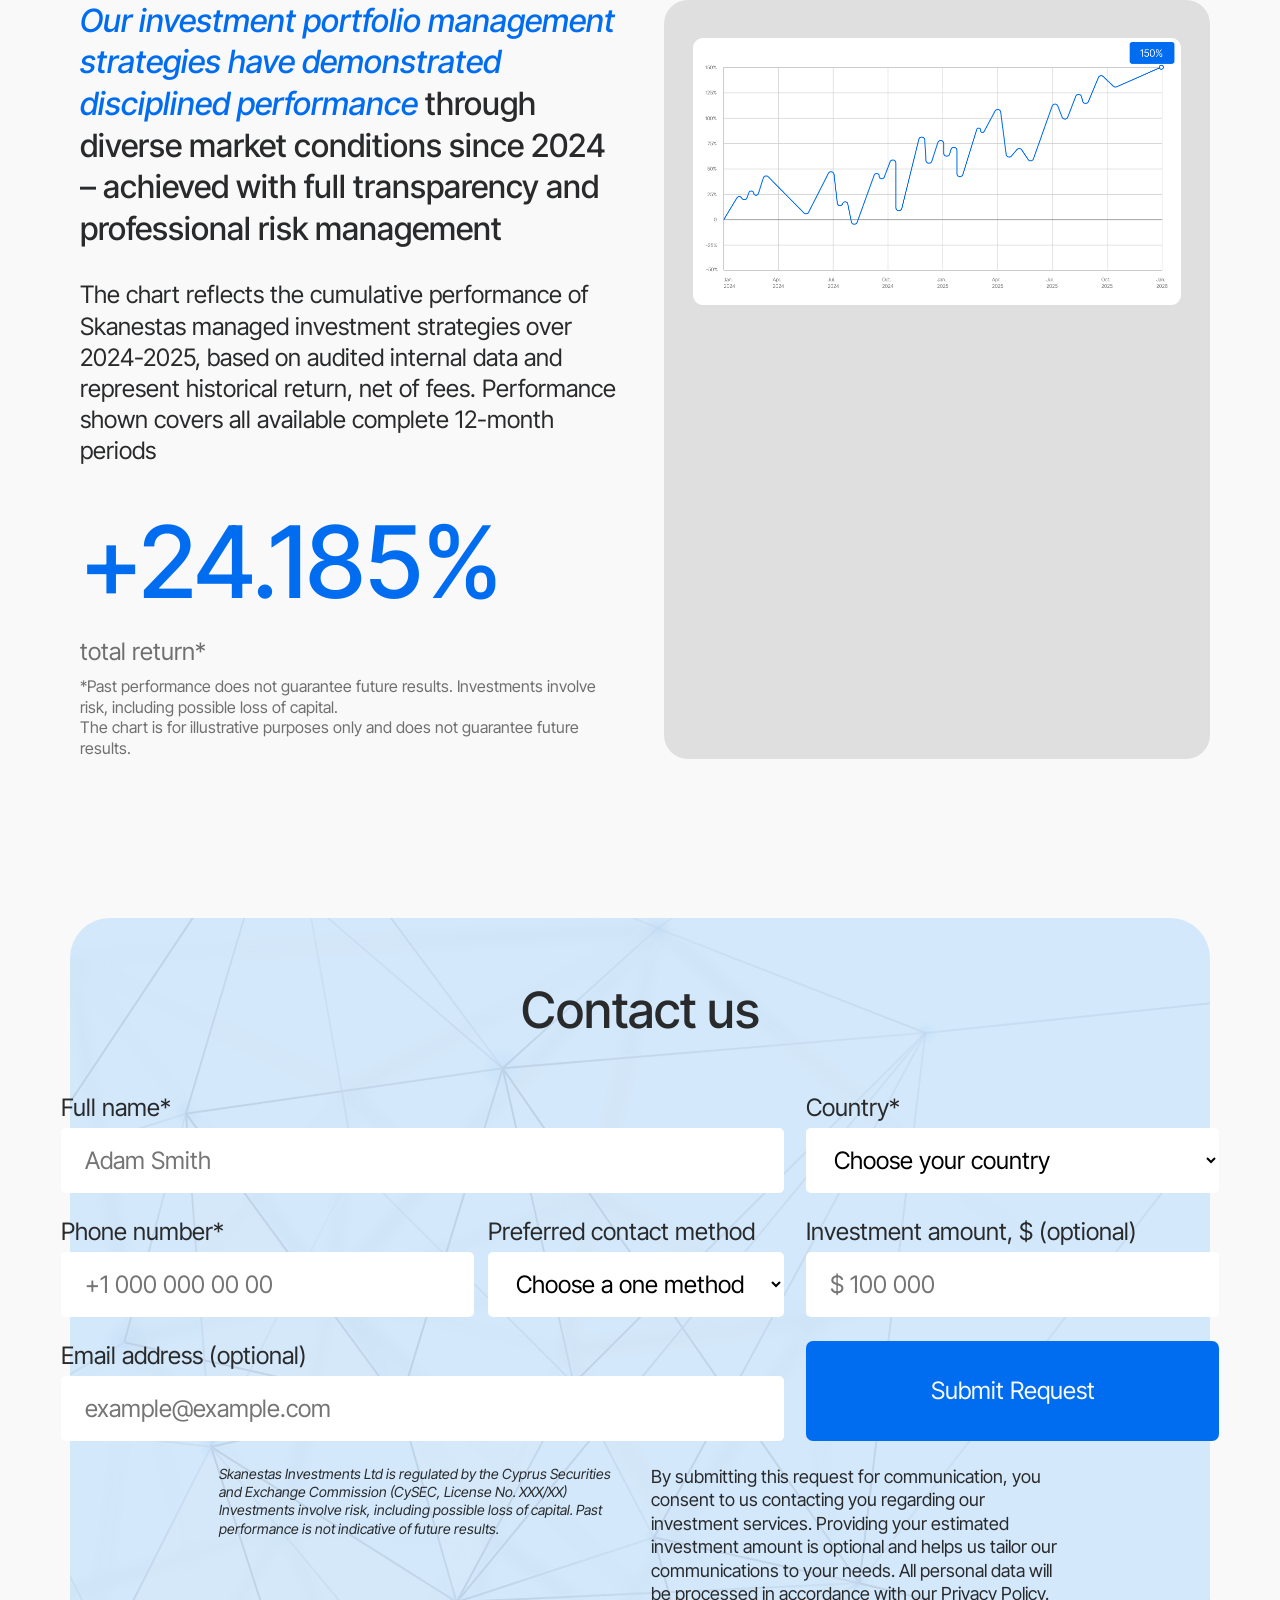
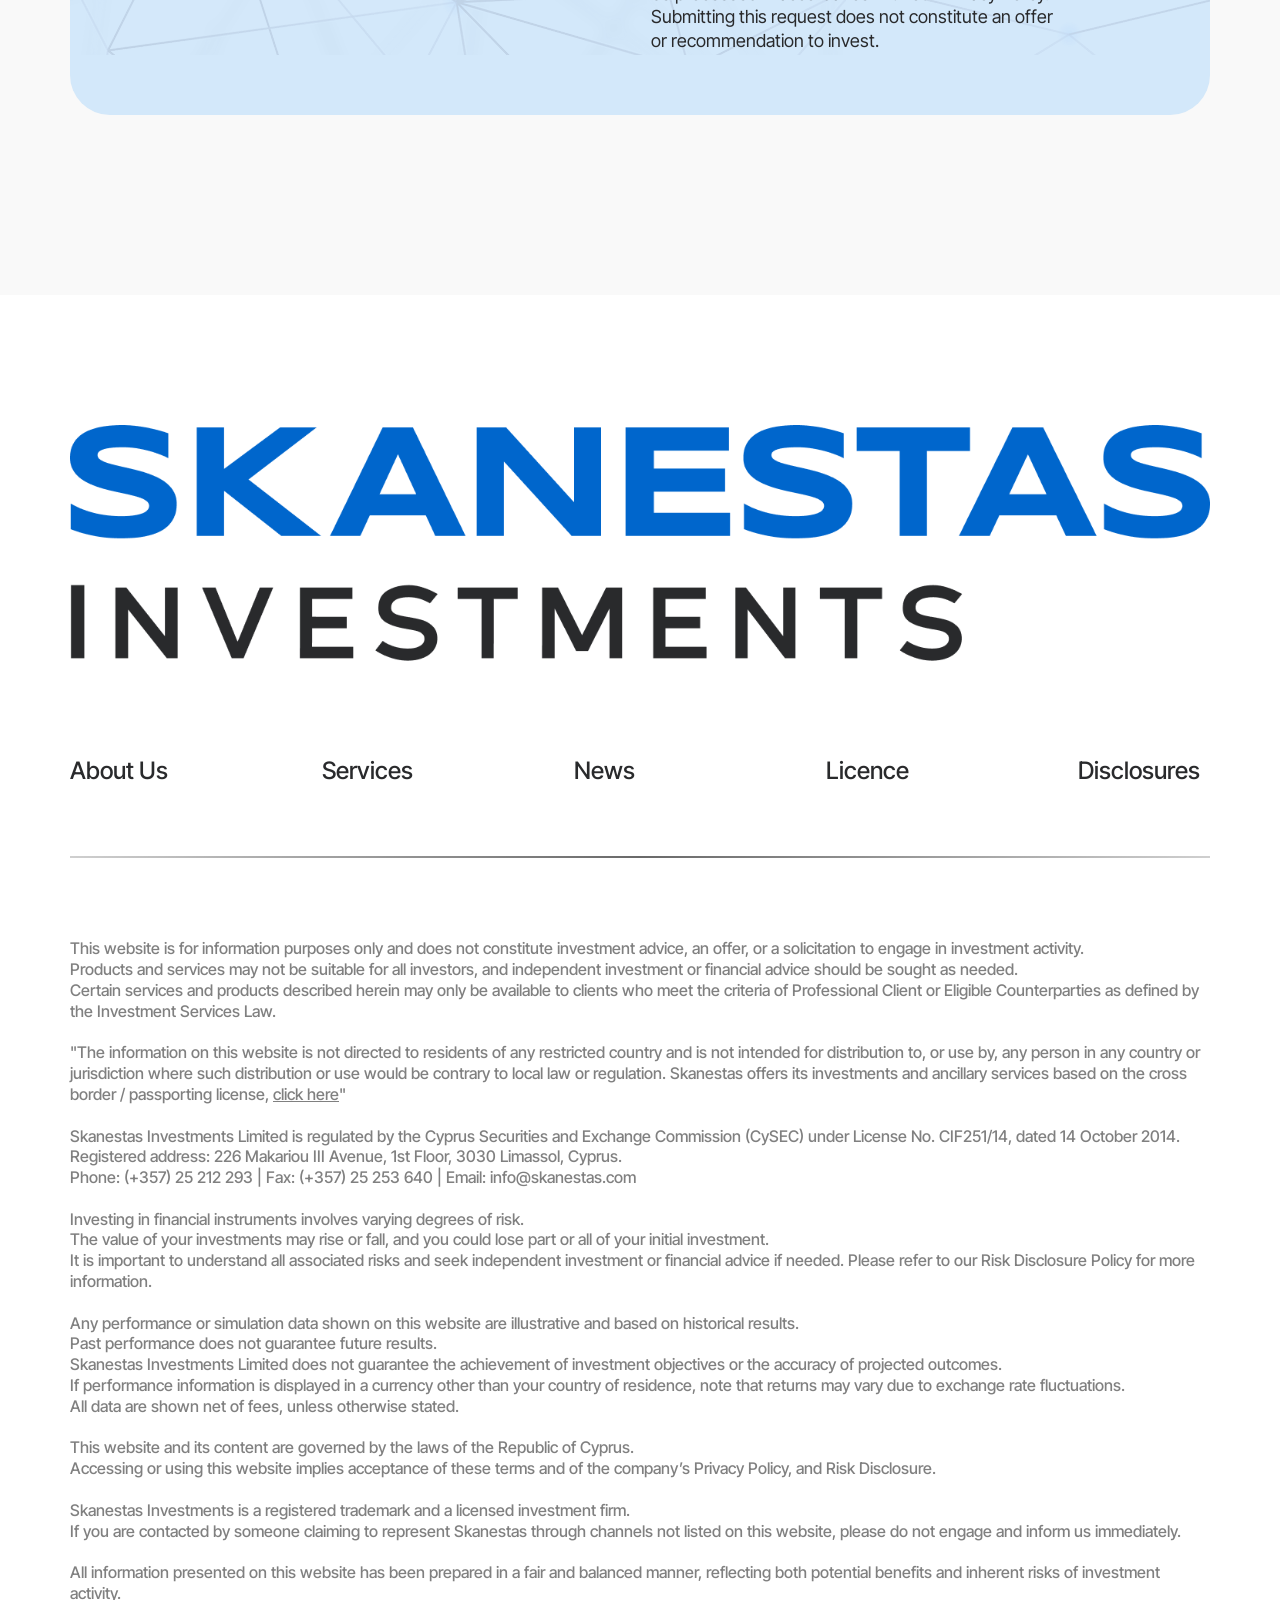
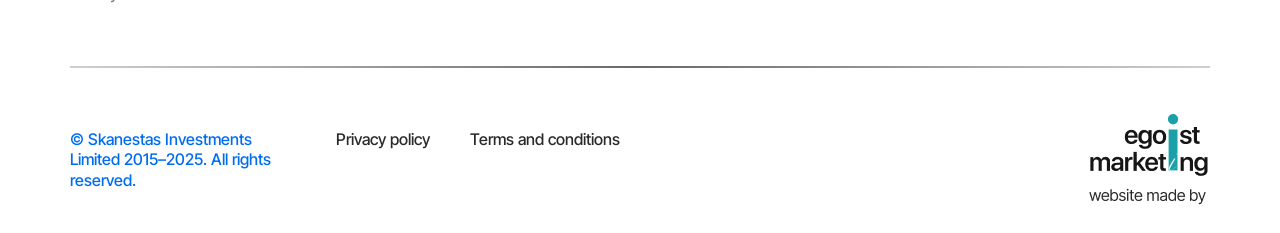
==== commit c957d817: "Доработка кнопок" ====
--- a/assets/index.html
+++ b/assets/index.html
@@ -225,8 +225,8 @@
                     <!-- CENTER -->
                     <div class="performance-explorer__center">
                         <div class="performance-explorer-btn">
-                            <button>how to BE used</button>
-                            <button>disclaimer</button>
+                            <button><img src="./images/Shopicons_Light_Question.png" alt="">how to BE used</button>
+                            <button><img src="./images/Shopicons_Light_Info.png" alt="">disclaimer</button>
                         </div>
                         <p class="performance-explorer__chart-title">Past performance result</p>
 
--- a/assets/css/style.css
+++ b/assets/css/style.css
@@ -4,14 +4,14 @@
     box-sizing: border-box;
     margin: 0;
     padding: 0;
+    font-family: "Inter Tight", sans-serif;
+    font-optical-sizing: auto;
 }
 
 body {
     width: 100%;
     min-height: 100vh;
     background-color: #f9f9f9;
-    font-family: "Inter Tight", sans-serif;
-    font-optical-sizing: auto;
 }
 
 h1, h2, h3, h4, p {
@@ -438,8 +438,8 @@
 }
 
 .ticker__move img {
-    max-width: 48px;
-    max-height: 48px;
+    width: 100%;
+    height: 100%;
 }
 
 .ticker__arrow {
@@ -599,9 +599,16 @@
     align-items: center;
 }
 
+.performance-explorer-btn button > img {
+    margin-right: ;
+}
+
 .performance-explorer-btn button {
     max-width: 220px;
     max-height: 60px;
+    display: flex;
+    justify-items: center;
+    gap: 16px;
     padding: 16px 24px;
     text-transform: uppercase;
     color: #006DF0;
